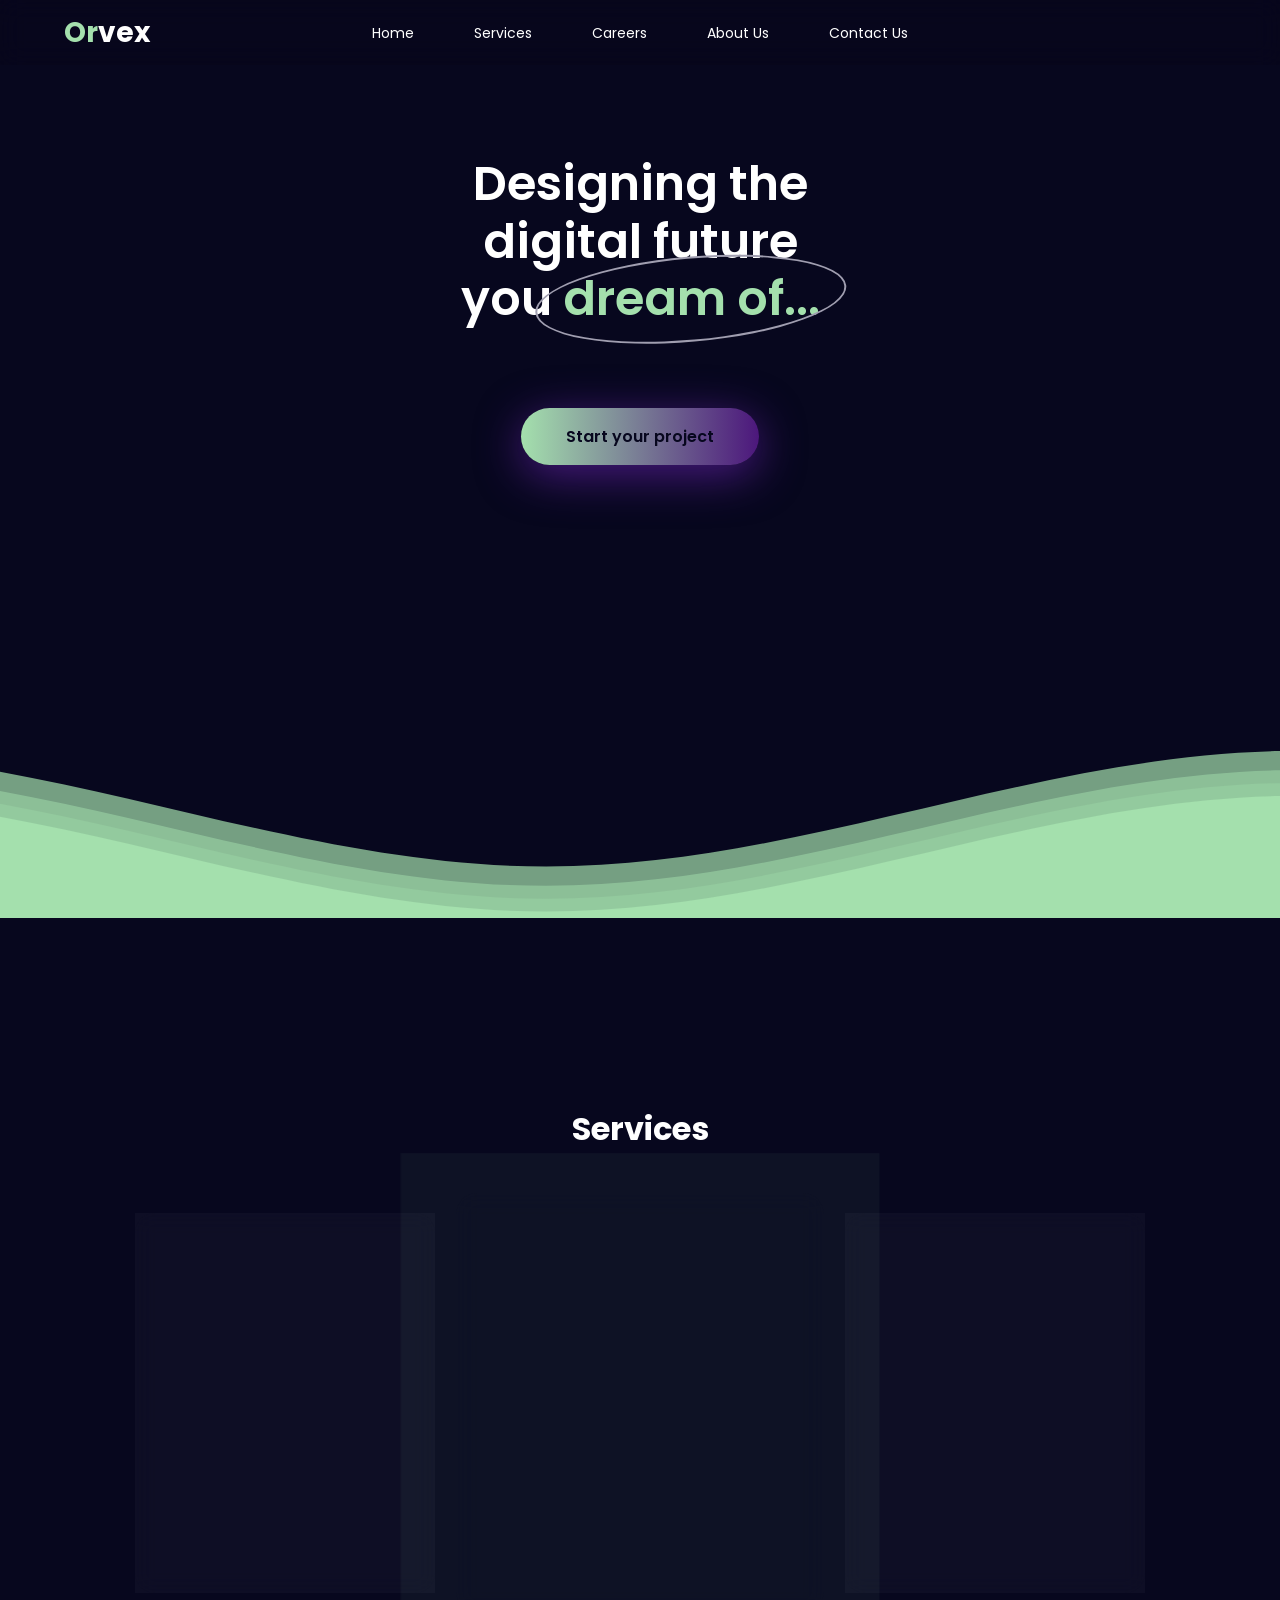
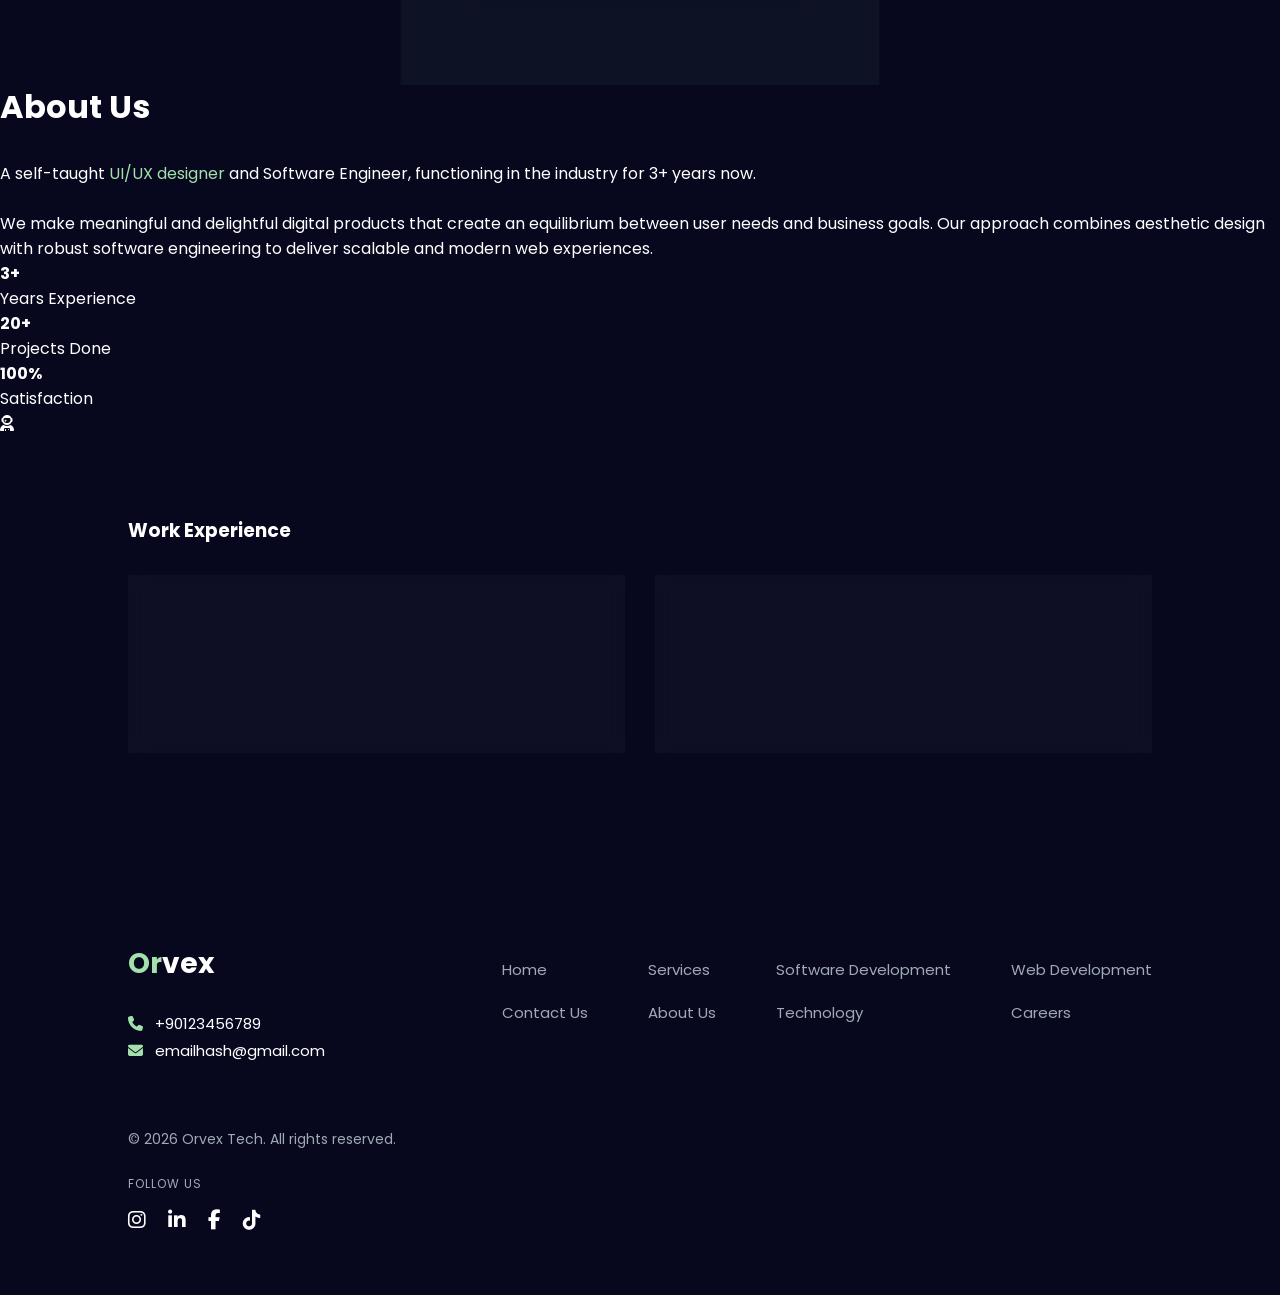
==== index.html @ 8f86469b "first commit" ====
<!DOCTYPE html>
<html lang="en">
<head>
    <meta charset="UTF-8">
    <meta name="viewport" content="width=device-width, initial-scale=1.0">
    <title>Portfolio</title>
    <link rel="stylesheet" href="style.css">
    <link rel="stylesheet" href="https://cdnjs.cloudflare.com/ajax/libs/font-awesome/6.4.0/css/all.min.css">

</head>
<body>
    <div class="bg-glow"></div>

    <nav>
      <a href="/" class="logo" aria-label="Devory Tech home">
      <span class="orange-text">Or</span>vex
      </a>

      <ul class="nav-links">
        <li><a href="#">Home</a></li>
        <li><a href="#services">Services</a></li>
        <li><a href="#">Careers</a></li>
        <li><a href="#about">About Us</a></li>
        <li><a href="#site-footer">Contact Us</a></li>
      </ul>

    </nav>

    <header class="hero">       
        <h1 class="main-heading">
            Designing the <br> 
            digital future <br> 
            you <span class="circled-text">dream of...</span>
        </h1>

        <button class="start-project">Start your project</button>

        <!-- Animated Waves for Hero Background -->
        <div class="waves-container">
            <svg class="waves" xmlns="http://www.w3.org/2000/svg" xmlns:xlink="http://www.w3.org/1999/xlink" viewBox="0 24 150 28" preserveAspectRatio="none" shape-rendering="auto">
                <defs>
                    <path id="gentle-wave" d="M-160 44c30 0 58-18 88-18s 58 18 88 18 58-18 88-18 58 18 88 18 v44h-352z" />
                </defs>
                <g class="parallax">
                    <use xlink:href="#gentle-wave" x="48" y="0" fill="rgba(164, 224, 173, 0.7)" />
                    <use xlink:href="#gentle-wave" x="48" y="3" fill="rgba(164, 224, 173, 0.5)" />
                    <use xlink:href="#gentle-wave" x="48" y="5" fill="rgba(164, 224, 173, 0.3)" />
                    <use xlink:href="#gentle-wave" x="48" y="7" fill="#A4E0AD" />
                </g>
            </svg>
        </div>
    </header>

        <!-- Services Section -->
    <section class="services-section" id="services">
        <h3 class="section-title">Services</h3>
        <div class="services-carousel">
            <!-- Left Card -->
            <div class="service-card side-card">
                <div class="service-icon">
                    <i class="fa-solid fa-laptop-code"></i>
                </div>
                <h4>تطوير مواقع الويب</h4>
                <p>Animated rotates it solution of giga corver section</p>
            </div>

            <!-- Center Card -->
            <div class="service-card center-card">
                <h4>تصميم واجهات المستخدم<br>(UI/UX)</h4>
                
                <!-- Abstract UI Grid Mockup -->
                <div class="ui-grid">
                    <div class="ui-item wide purple"></div>
                    <div class="ui-item green"></div>
                    <div class="ui-item purple"></div>
                    
                    <div class="ui-item purple tall"></div>
                    <div class="ui-item light"></div>
                    <div class="ui-item purple"></div>
                    <div class="ui-item green"></div>
                    
                    <div class="ui-item purple"></div>
                    <div class="ui-item green"></div>
                    
                    <div class="ui-item light wide tall"></div>
                    <div class="ui-item purple tall"></div>
                    <div class="ui-item purple tall"></div>
                </div>
            </div>

            <!-- Right Card -->
            <div class="service-card side-card">
                <div class="service-icon">
                    <i class="fa-solid fa-code"></i>
                </div>
                <h4>بناء أدوات برمجية</h4>
                <p>Animated can dervally scale u sonnmaili yor you</p>
            </div>
        </div>
    </section>

    <!-- About Us Section -->
    <section class="about-section" id="about">
        <div class="about-container">
            <div class="about-content">
                <h3 class="section-title" style="text-align: left; margin-bottom: 30px;">About Us</h3>
                <p class="about-bio">
                    A self-taught <span class="orange-text">UI/UX designer</span> and Software Engineer, functioning in the industry for 3+ years now.<br><br>
                    We make meaningful and delightful digital products that create an equilibrium between user needs and business goals. Our approach combines aesthetic design with robust software engineering to deliver scalable and modern web experiences.
                </p>
                
                <div class="about-stats">
                    <div class="stat-item">
                        <h4 class="stat-number">3+</h4>
                        <p>Years Experience</p>
                    </div>
                    <div class="stat-item">
                        <h4 class="stat-number">20+</h4>
                        <p>Projects Done</p>
                    </div>
                    <div class="stat-item">
                        <h4 class="stat-number">100%</h4>
                        <p>Satisfaction</p>
                    </div>
                </div>
            </div>
            
            <div class="about-visual">
                <div class="about-glass-frame">
                    <div class="about-abstract-shape primary"></div>
                    <div class="about-abstract-shape secondary"></div>
                    <div class="about-photo-placeholder">
                        <i class="fa-solid fa-user-astronaut"></i>
                    </div>
                </div>
            </div>
        </div>
    </section>

    <section class="work-experience">
        <h3>Work Experience</h3>
        <div class="cards-grid">
            <div class="glass-card">
                <div class="card-icon">🌟</div>
                <div class="card-content">
                    <h4>CIB on the Mobile</h4>
                    <p>Take your client onboard seamlessly by our amazing tool of digital onboard process.</p>
                    <button class="learn-more">LEARN MORE</button>
                </div>
            </div>
            <div class="glass-card">
                <div class="card-icon">💡</div>
                <div class="card-content">
                    <h4>CIB on the Mobile</h4>
                    <p>Take your client onboard seamlessly by our amazing tool of digital onboard process.</p>
                    <button class="learn-more">LEARN MORE</button>
                </div>
            </div>
        </div>
    </section>

    <footer class="site-footer" id="site-footer">
    <div class="footer-content">
        <div class="footer-brand">
            <a href="/" class="logo footer-logo-custom" aria-label="Orvex Tech home">
                <span class="orange-text">Or</span>vex
            </a>
            <p class="about-contact" style="color: var(--text-primary); font-size: 15px; margin-bottom: 40px; line-height: 1.8;">
                <i class="fa-solid fa-phone" style="color: var(--accent-purple); margin-right: 8px;"></i> +90123456789<br>
                <i class="fa-solid fa-envelope" style="color: var(--accent-purple); margin-right: 8px;"></i> emailhash@gmail.com
            </p>
            <p class="copyright">© 2026 Orvex Tech. All rights reserved.</p>
            
            <div class="social-section">
                <p class="social-title">FOLLOW US</p>
                <div class="social-icons">
                    <a href="#" aria-label="Instagram"><i class="fab fa-instagram"></i></a>
                    <a href="#" aria-label="LinkedIn"><i class="fab fa-linkedin-in"></i></a>
                    <a href="#" aria-label="Facebook"><i class="fab fa-facebook-f"></i></a>
                    <a href="#" aria-label="TikTok"><i class="fab fa-tiktok"></i></a>
                </div>
            </div>
        </div>

        <div class="footer-links">
            <div class="link-col">
                <a href="#">Home</a>
                <a href="#">Contact Us</a>
            </div>
            <div class="link-col">
                <a href="#">Services</a>
                <a href="#">About Us</a>
            </div>
            <div class="link-col">
                <a href="#">Software Development</a>
                <a href="#">Technology</a>
            </div>
            <div class="link-col">
                <a href="#">Web Development</a>
                <a href="#">Careers</a>
            </div>
        </div>
    </div>
</footer>

    <script src="script.js"></script>
</body>
</html>
---- style.css ----
@import url('https://fonts.googleapis.com/css2?family=Poppins:wght@300;400;600&display=swap');

:root {
    --bg-color: #07071e;
    --text-primary: #ffffff;
    --text-secondary: #a09eb0;
    --accent-purple: #A4E0AD;
    --glass-bg: rgba(255, 255, 255, 0.03);
    --glass-border: rgba(255, 255, 255, 0.08);
}

html {
    scroll-behavior: smooth;
}

* {
    margin: 0;
    padding: 0;
    box-sizing: border-box;
    font-family: 'Poppins', sans-serif;
}

body {
    background-color: var(--bg-color);
    color: var(--text-primary);
    overflow-x: hidden;
}

/* --- Effects and Background --- */
/* --- Navbar (Fixed with scroll) --- */
nav {
    display: flex;
    align-items: center;
    justify-content: center;
    width: 100%;
    padding: 20px 0;
    position: sticky;
    top: 0;
    z-index: 1000;
    background: rgba(11, 5, 26, 0.227);
    backdrop-filter: blur(12px);
}

.logo {
    position: absolute;
    left: 5%;
    font-size: 28px;
    font-weight: bold;
    text-decoration: none;
    color: var(--text-primary);
    transition: all 0.3s ease;
}

.logo:hover {
    transform: scale(1.05);
    text-shadow: 0 0 15px rgba(255, 255, 255, 0.3);
}

.orange-text {
    color: var(--accent-purple);
    transition: color 0.3s ease;
}

.nav-links {
    display: flex;
    gap: 40px;
    list-style: none;
}

.nav-links a {
    color: var(--text-primary);
    text-decoration: none;
    font-size: 14px;
    transition: all 0.3s ease;
    padding: 5px 10px;
    border-radius: 8px;
}

.nav-links a:hover {
    color: var(--accent-purple);
    text-shadow: 0 0 15px var(--accent-purple);
    background: rgba(255, 255, 255, 0.05);
}

/* --- Hero Section --- */
.hero {
    text-align: center;
    margin-top: 60px;
    height: 100vh;
    position: relative;
    overflow: hidden;
}

.main-heading {
    font-size: 48px;
    font-weight: 600;
    line-height: 1.2;
    margin: 30px 0 30px;
}

.circled-text {
    position: relative;
    color: var(--accent-purple);
    display: inline-block;
}

.circled-text::after {
    content: '';
    position: absolute;
    top: 50%; left: 50%;
    transform: translate(-50%, -50%) rotate(-5deg);
    width: 120%; height: 140%;
    border: 2px solid var(--text-secondary);
    border-radius: 50%;
    pointer-events: none;
}

.role-section{
    margin-top: 30px;
}

.role-section h2 {
    font-size: 32px;
    margin-bottom: 10px;
}

.highlight-blue { color: #1877f2; }

/* --- Start Project Button --- */
.start-project {
    background: linear-gradient(90deg, var(--accent-purple), #4c177c); 
    color: var(--bg-color);
    border: none;
    padding: 16px 45px;
    font-size: 16px;
    font-weight: 600;
    border-radius: 30px;
    cursor: pointer;
    margin-top: 50px;
    transition: all 0.4s ease;
    box-shadow: 0 10px 45px rgba(138, 43, 226, 0.5); /* Purple shadow representing the glow */
    position: relative;
    z-index: 2;
}

.start-project:hover {
    transform: translateY(-5px);
    box-shadow: 0 15px 50px rgba(138, 43, 226, 0.7);
    color: #fff;
}

.start-project:active {
    transform: translateY(2px);
}

/* --- Work Experience --- */
.work-experience {
    padding: 80px 10%;
}

.work-experience h3 { margin-bottom: 30px; }

.cards-grid {
    display: grid;
    grid-template-columns: repeat(auto-fit, minmax(280px, 1fr));
    gap: 30px;
}

.glass-card {
    background: var(--glass-bg);
    border: 1px solid var(--glass-border);
    backdrop-filter: blur(10px);
    border-radius: 16px;
    padding: 30px;
    display: flex;
    gap: 20px;
    align-items: center;
    transition: transform 0.3s ease, background 0.3s ease;
    cursor: pointer;
}

.glass-card:hover {
    transform: translateY(-5px);
    background: rgba(138, 43, 226, 0.08);
    border-color: rgba(138, 43, 226, 0.3);
}

.card-icon { font-size: 40px; }
.card-content h4 { font-size: 18px; margin-bottom: 8px; }
.card-content p {
    font-size: 12px;
    color: var(--text-secondary);
    margin-bottom: 15px;
    line-height: 1.5;
}

.learn-more {
    background: transparent;
    border: 1px solid var(--glass-border);
    color: var(--text-primary);
    padding: 6px 15px;
    border-radius: 20px;
    font-size: 10px;
    cursor: pointer;
    transition: 0.3s;
}

.learn-more:hover {
    background: var(--text-primary);
    color: var(--bg-color);
}

/* --- Services Section --- */
.services-section {
    padding: 80px 10%;
    text-align: center;
    position: relative;
    z-index: 5;
}

.section-title {
    font-size: 32px;
    margin-bottom: 50px;
    text-align: center;
    width: 100%;
}

.services-carousel {
    display: flex;
    justify-content: center;
    align-items: center;
    gap: 30px;
    margin-top: 20px;
    flex-wrap: wrap;
}

.service-card {
    background: var(--glass-bg);
    border: 1px solid var(--glass-border);
    backdrop-filter: blur(10px);
    border-radius: 20px;
    padding: 40px 20px;
    display: flex;
    flex-direction: column;
    align-items: center;
    text-align: center;
    transition: transform 0.4s ease, box-shadow 0.4s ease;
    cursor: pointer;
}

.side-card {
    width: 300px;
    height: 380px;
    justify-content: center;
}

.center-card {
    width: 350px;
    height: 400px;
    transform: scale(1.05); /* Prominent center card */
    background: rgba(164, 224, 173, 0.05); /* Slight tint */
    border-color: rgba(164, 224, 173, 0.3);
    box-shadow: 0 15px 35px rgba(164, 224, 173, 0.15);
    position: relative;
    z-index: 2;
}

.service-card:hover {
    transform: translateY(-10px);
    box-shadow: 0 15px 35px rgba(138, 43, 226, 0.2);
}

.center-card:hover {
    transform: scale(1.05) translateY(-10px);
    box-shadow: 0 20px 45px rgba(164, 224, 173, 0.25);
}

.service-icon {
    font-size: 45px;
    color: var(--accent-purple);
    margin-bottom: 25px;
    background: rgba(164, 224, 173, 0.1);
    width: 90px;
    height: 90px;
    display: flex;
    align-items: center;
    justify-content: center;
    border-radius: 20px;
}

.service-card h4 {
    font-size: 20px;
    margin-bottom: 15px;
    color: #fff;
    direction: rtl; /* For Arabic text */
}

.service-card p {
    font-size: 13px;
    color: var(--text-secondary);
    line-height: 1.6;
}

/* Abstract UI Mockup Grid */
.ui-grid {
    display: grid;
    grid-template-columns: repeat(4, 1fr);
    grid-auto-rows: 40px;
    gap: 8px;
    width: 90%;
    margin-top: 25px;
}

.ui-item {
    border-radius: 6px;
    background: rgba(255, 255, 255, 0.05);
}
.ui-item.tall { grid-row: span 2; }
.ui-item.wide { grid-column: span 2; }
.ui-item.green { background: rgba(164, 224, 173, 0.8); }
.ui-item.purple { background: rgba(138, 43, 226, 0.6); }
.ui-item.light { background: rgba(255, 255, 255, 0.2); }

/* Center Card Tooltip */
.service-tooltip {
    position: absolute;
    bottom: -15px;
    background: #111;
    color: #eee;
    padding: 8px 18px;
    border-radius: 8px;
    font-size: 12px;
    box-shadow: 0 5px 15px rgba(0,0,0,0.5);
    direction: rtl;
    border: 1px solid rgba(255,255,255,0.1);
}

.service-tooltip::after {
    content: '';
    position: absolute;
    top: -6px;
    left: 50%;
    transform: translateX(-50%);
    border-width: 6px;
    border-style: solid;
    border-color: transparent transparent #111 transparent;
}

/* Mobile Responsiveness for Services */
@media (max-width: 1100px) {
    .services-carousel {
        flex-direction: column;
    }
    .center-card {
        transform: scale(1);
    }
    .center-card:hover {
        transform: translateY(-10px);
    }
}

/* --- Footer --- */
.site-footer {
    background-color: transparent;
    font-family: 'Segoe UI', Tahoma, Geneva, Verdana, sans-serif;
    margin-top: 50px;
    position: relative;
}

.footer-content {
    display: flex;
    justify-content: space-between;
    align-items: flex-start;
    flex-wrap: wrap;
    gap: 50px;
    padding: 60px 10%; 
    position: relative;
    z-index: 2; /* To sit on top of waves if they overlap */
}

/* --- Animated Sea Waves --- */
.waves-container {
    position: absolute;
    bottom: 100px;
    left: 0;
    width: 100%;
    z-index: 1;
}

.waves {
    position: relative;
    width: 100%;
    height: 20vh; /* Taller to match the rolling hills in the image */
    /* margin-bottom: -7px; Fix for Safari gap */
    min-height: 150px;
    max-height: 250px; /* Cap so it doesn't take over the header */
}

.parallax > use {
    animation: move-forever 25s cubic-bezier(.55,.5,.45,.5) infinite;
}

.parallax > use:nth-child(1) {
    animation-delay: -2s;
    animation-duration: 7s;
}

.parallax > use:nth-child(2) {
    animation-delay: -3s;
    animation-duration: 10s;
}

.parallax > use:nth-child(3) {
    animation-delay: -4s;
    animation-duration: 13s;
}

.parallax > use:nth-child(4) {
    animation-delay: -5s;
    animation-duration: 20s;
}

@keyframes move-forever {
    0% { transform: translate3d(-90px,0,0); }
    100% { transform: translate3d(85px,0,0); }
}


.footer-brand {
    display: flex;
    flex-direction: column;
    gap: 25px;
}

.footer-logo-custom {
    position: static; /* نلغي الـ absolute هنا عشان الفوتر */
    font-size: 28px;
    font-weight: bold;
    text-decoration: none;
    color: #ffffff;
}

.copyright {
    color: #a0aab5;
    font-size: 14px;
    margin: 0;
}

.social-title {
    color: #a0aab5;
    font-size: 12px;
    letter-spacing: 1px;
    margin-bottom: 12px;
    text-transform: uppercase;
}

.social-icons a {
    color: #ffffff;
    font-size: 20px;
    margin-right: 18px;
    text-decoration: none;
    transition: color 0.3s ease;
}

.social-icons a:hover { color: var(--accent-purple); }

.footer-links {
    display: grid;
    grid-template-columns: repeat(4, auto);
    gap: 60px;
    margin-top: 15px;
}

.link-col {
    display: flex;
    flex-direction: column;
    gap: 20px;
}

.link-col a {
    color: #a0aab5;
    text-decoration: none;
    font-size: 15px;
    transition: color 0.3s ease;
    white-space: nowrap;
}

.link-col a:hover { color: #ffffff; }

/* --- Responsive --- */
@media (max-width: 992px) {
    .footer-links {
        grid-template-columns: repeat(3, 1fr);
        gap: 40px;
    }
}

@media (max-width: 768px) {
    nav {
        flex-direction: column;
        gap: 10px;
        padding: 15px 0;
    }
    .nav-links {
        flex-wrap: wrap;
        justify-content: center;
        gap: 10px;
    }
    .hero {
        height: auto;
        min-height: calc(100vh - 120px);
        padding-bottom: 180px; 
    }
    .main-heading {
        font-size: 34px;
        margin: 20px 0;
    }
    .logo {
        position: static;
        margin-bottom: 5px;
    }
    .footer-content { flex-direction: column; }
    .footer-links {
        grid-template-columns: repeat(2, 1fr);
        width: 100%;
        margin-top: 20px;
    }
}
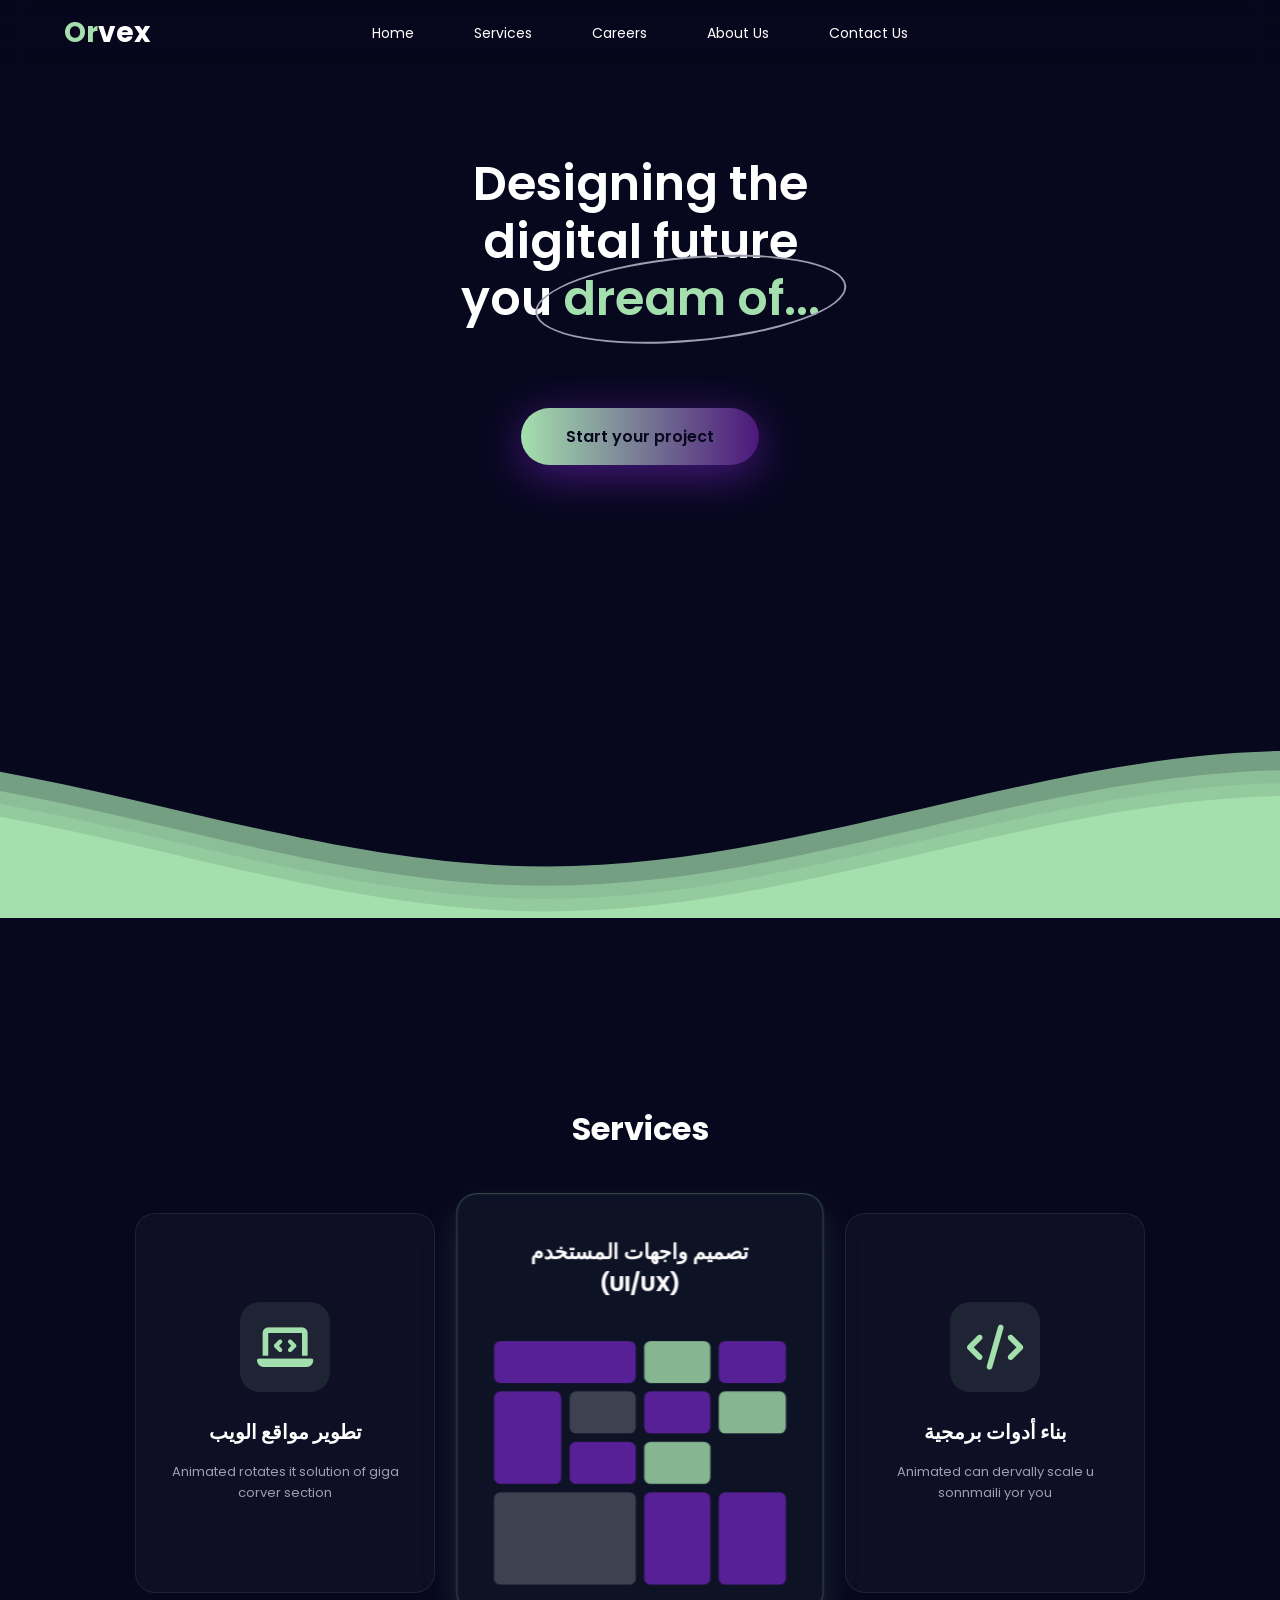
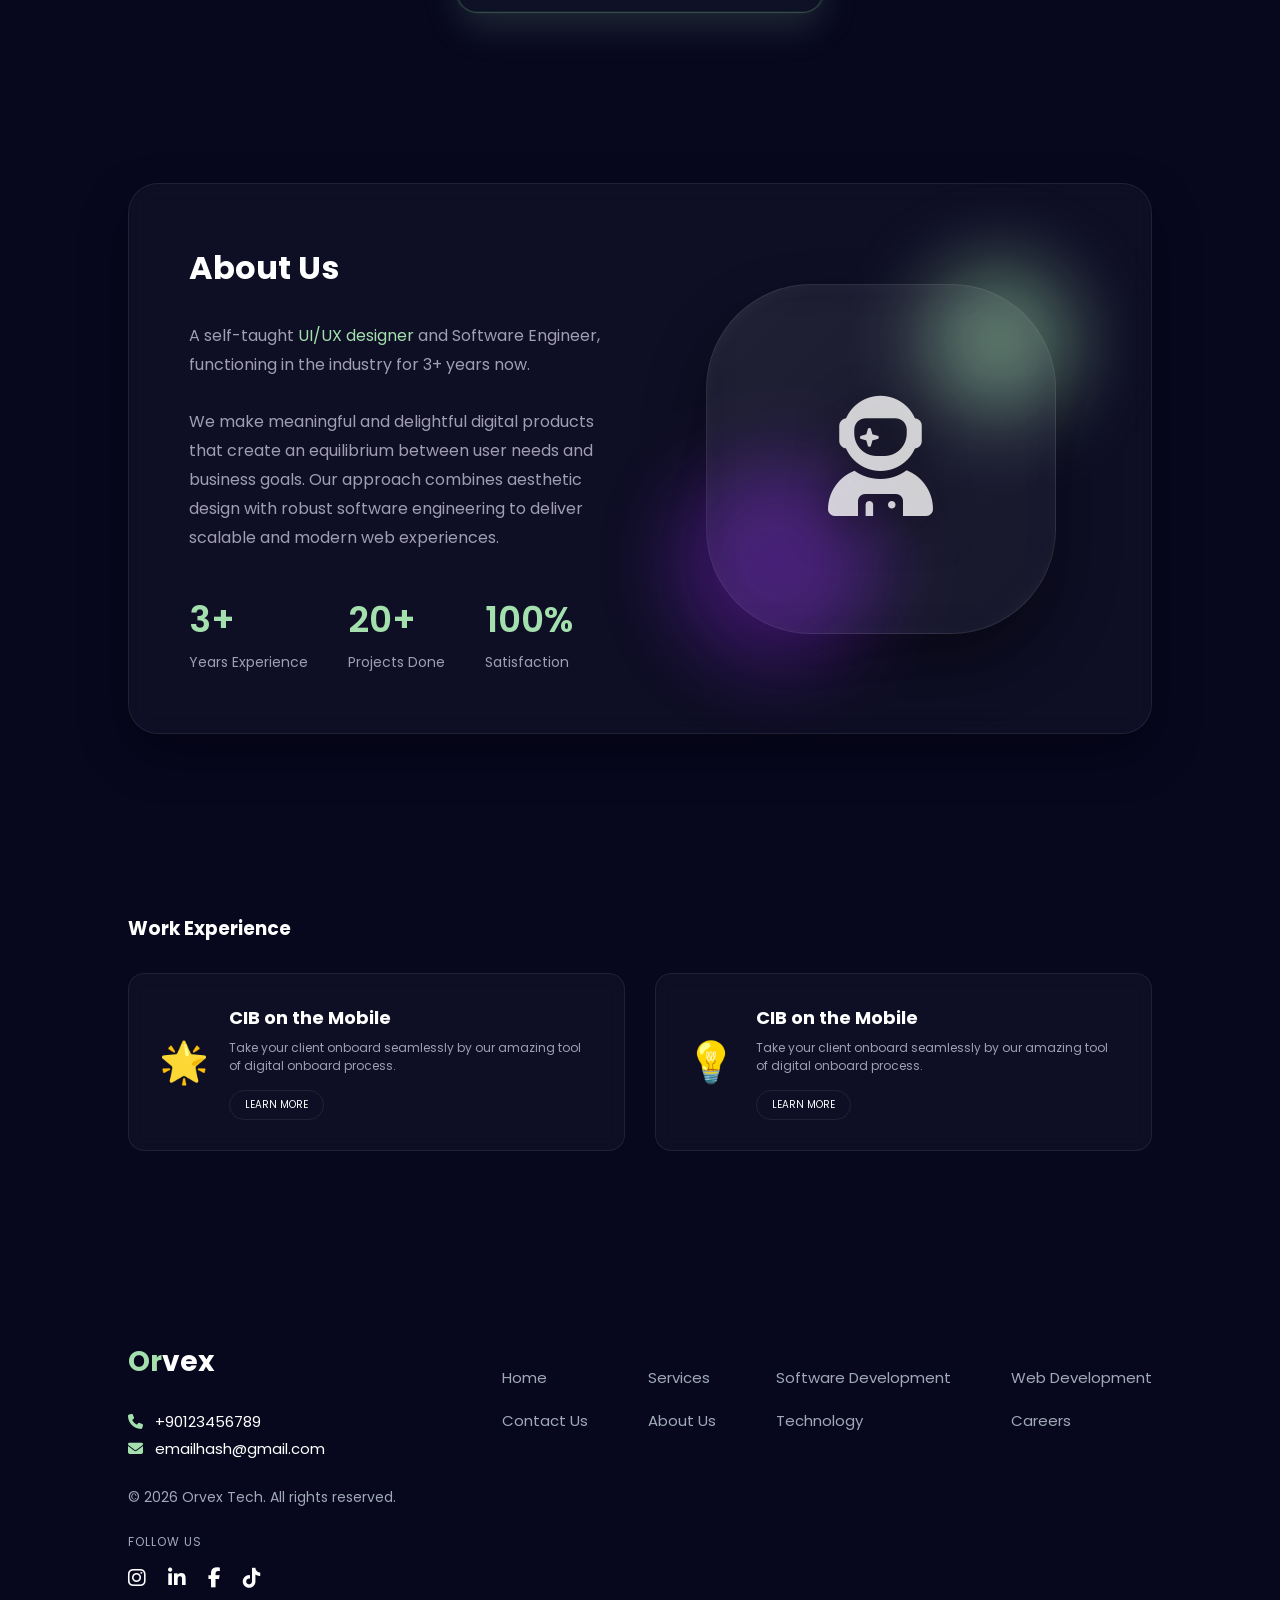
==== commit 72319365: "sec commit" ====
--- a/index.html
+++ b/index.html
@@ -165,7 +165,7 @@
             <a href="/" class="logo footer-logo-custom" aria-label="Orvex Tech home">
                 <span class="orange-text">Or</span>vex
             </a>
-            <p class="about-contact" style="color: var(--text-primary); font-size: 15px; margin-bottom: 40px; line-height: 1.8;">
+            <p class="about-contact" style="color: var(--text-primary); font-size: 15px; line-height: 1.8;">
                 <i class="fa-solid fa-phone" style="color: var(--accent-purple); margin-right: 8px;"></i> +90123456789<br>
                 <i class="fa-solid fa-envelope" style="color: var(--accent-purple); margin-right: 8px;"></i> emailhash@gmail.com
             </p>
--- a/style.css
+++ b/style.css
@@ -359,6 +359,136 @@
     }
 }
 
+/* --- About Us Section --- */
+.about-section {
+    padding: 100px 10%;
+    position: relative;
+    z-index: 5;
+}
+
+.about-container {
+    display: flex;
+    justify-content: space-between;
+    align-items: center;
+    gap: 60px;
+    background: var(--glass-bg);
+    border: 1px solid var(--glass-border);
+    backdrop-filter: blur(12px);
+    border-radius: 30px;
+    padding: 60px;
+    box-shadow: 0 20px 50px rgba(0, 0, 0, 0.3);
+}
+
+.about-content {
+    flex: 1;
+}
+
+.about-bio {
+    font-size: 16px;
+    color: var(--text-secondary);
+    line-height: 1.8;
+    margin-bottom: 40px;
+}
+
+.about-stats {
+    display: flex;
+    gap: 40px;
+}
+
+.stat-item {
+    display: flex;
+    flex-direction: column;
+    gap: 5px;
+}
+
+.stat-number {
+    font-size: 36px;
+    font-weight: 600;
+    color: var(--accent-purple);
+}
+
+.stat-item p {
+    font-size: 14px;
+    color: var(--text-secondary);
+}
+
+.about-visual {
+    flex: 1;
+    display: flex;
+    justify-content: center;
+    align-items: center;
+    position: relative;
+}
+
+.about-glass-frame {
+    width: 350px;
+    height: 350px;
+    background: linear-gradient(135deg, rgba(255, 255, 255, 0.05) 0%, rgba(255, 255, 255, 0.01) 100%);
+    border: 1px solid rgba(255, 255, 255, 0.1);
+    border-radius: 30%; /* Squircle shape */
+    backdrop-filter: blur(20px);
+    position: relative;
+    display: flex;
+    justify-content: center;
+    align-items: center;
+    box-shadow: 0 30px 60px rgba(0, 0, 0, 0.4), inset 0 0 20px rgba(255,255,255,0.05);
+    animation: float 6s ease-in-out infinite;
+}
+
+.about-abstract-shape {
+    position: absolute;
+    border-radius: 50%;
+    filter: blur(40px);
+    z-index: -1;
+}
+
+.about-abstract-shape.primary {
+    top: -20px;
+    right: -20px;
+    width: 150px;
+    height: 150px;
+    background: var(--accent-purple);
+    opacity: 0.5;
+}
+
+.about-abstract-shape.secondary {
+    bottom: -30px;
+    left: -30px;
+    width: 200px;
+    height: 200px;
+    background: #8a2be2;
+    opacity: 0.4;
+}
+
+.about-photo-placeholder {
+    font-size: 120px;
+    color: rgba(255, 255, 255, 0.8);
+    filter: drop-shadow(0 10px 20px rgba(0,0,0,0.5));
+}
+
+@keyframes float {
+    0% { transform: translateY(0px) rotate(0deg); }
+    50% { transform: translateY(-20px) rotate(2deg); }
+    100% { transform: translateY(0px) rotate(0deg); }
+}
+
+@media (max-width: 992px) {
+    .about-container {
+        flex-direction: column;
+        padding: 40px;
+    }
+    .about-stats {
+        flex-wrap: wrap;
+        justify-content: center;
+    }
+    .about-content h3 {
+        text-align: center !important;
+    }
+    .about-bio {
+        text-align: center;
+    }
+}
+
 /* --- Footer --- */
 .site-footer {
     background-color: transparent;
@@ -433,7 +563,7 @@
 }
 
 .footer-logo-custom {
-    position: static; /* نلغي الـ absolute هنا عشان الفوتر */
+    position: static;
     font-size: 28px;
     font-weight: bold;
     text-decoration: none;
@@ -468,7 +598,7 @@
     display: grid;
     grid-template-columns: repeat(4, auto);
     gap: 60px;
-    margin-top: 15px;
+    margin-top: 25px;
 }
 
 .link-col {
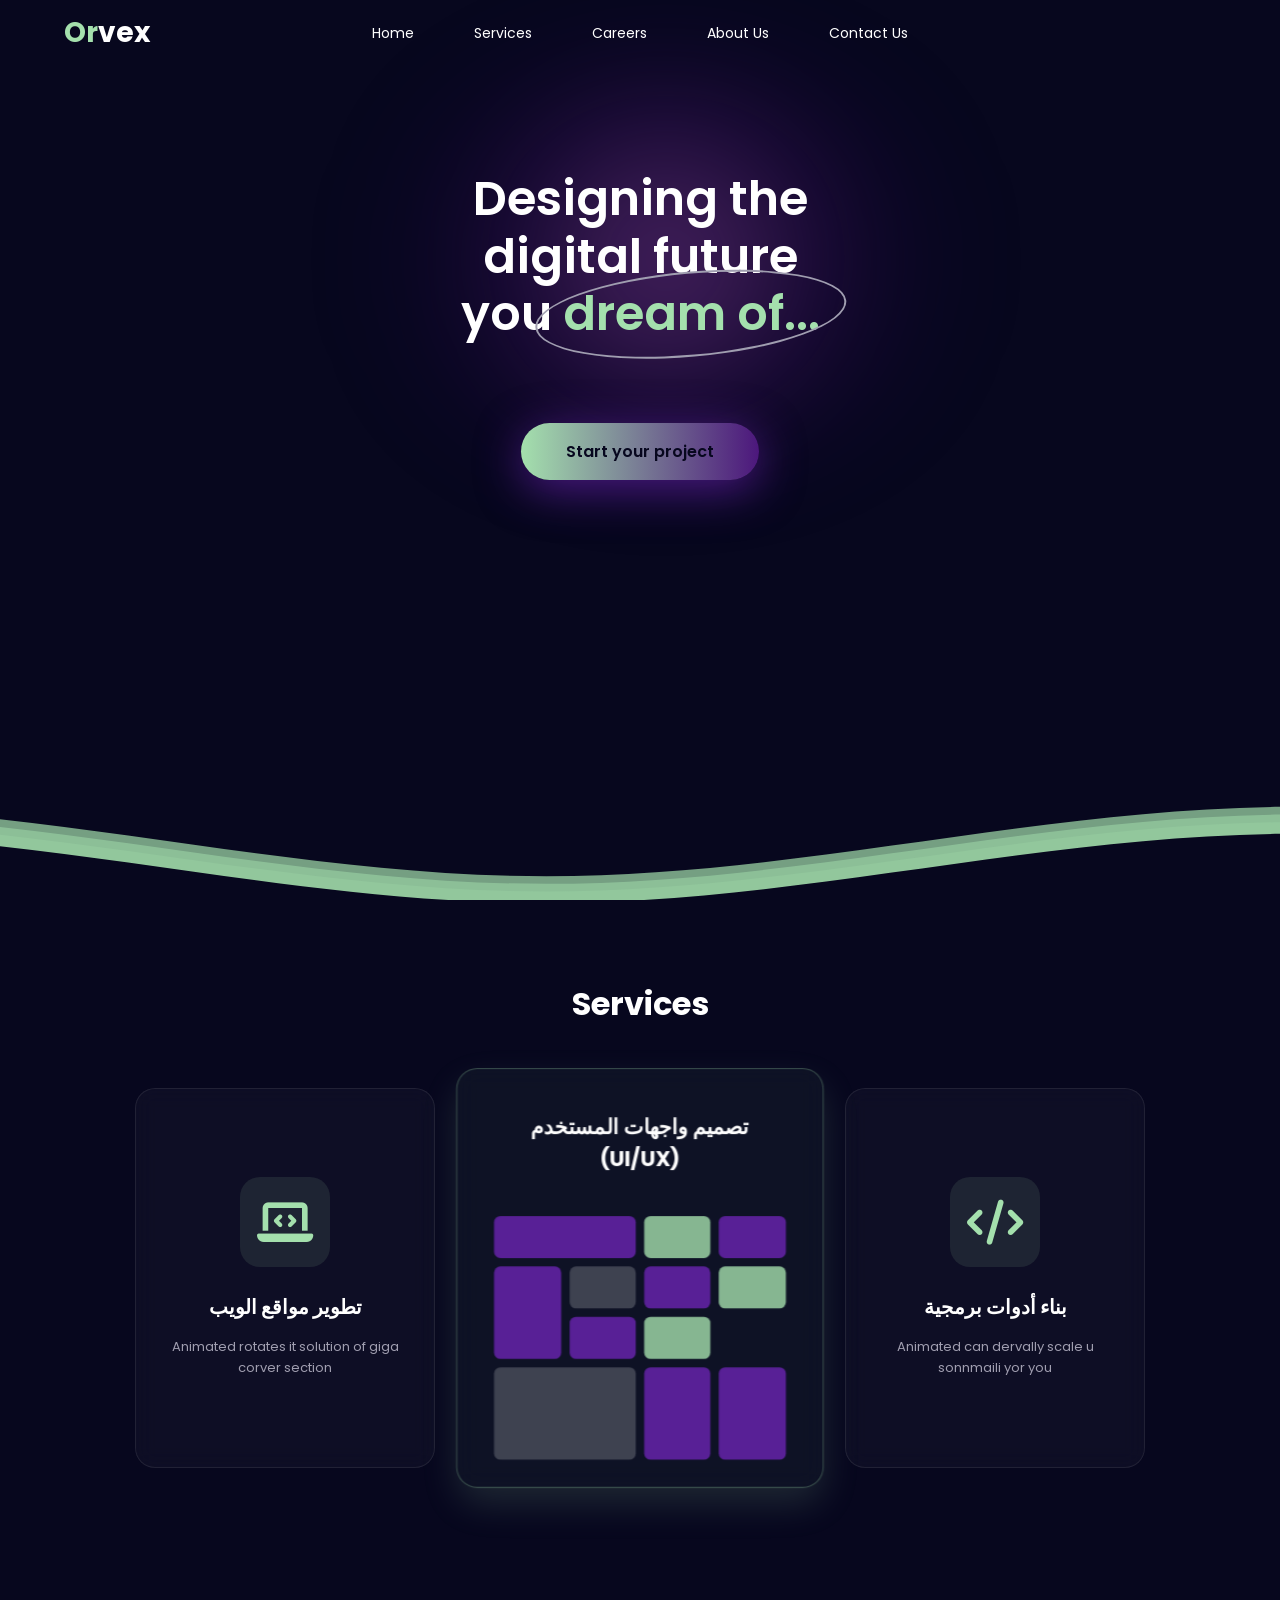
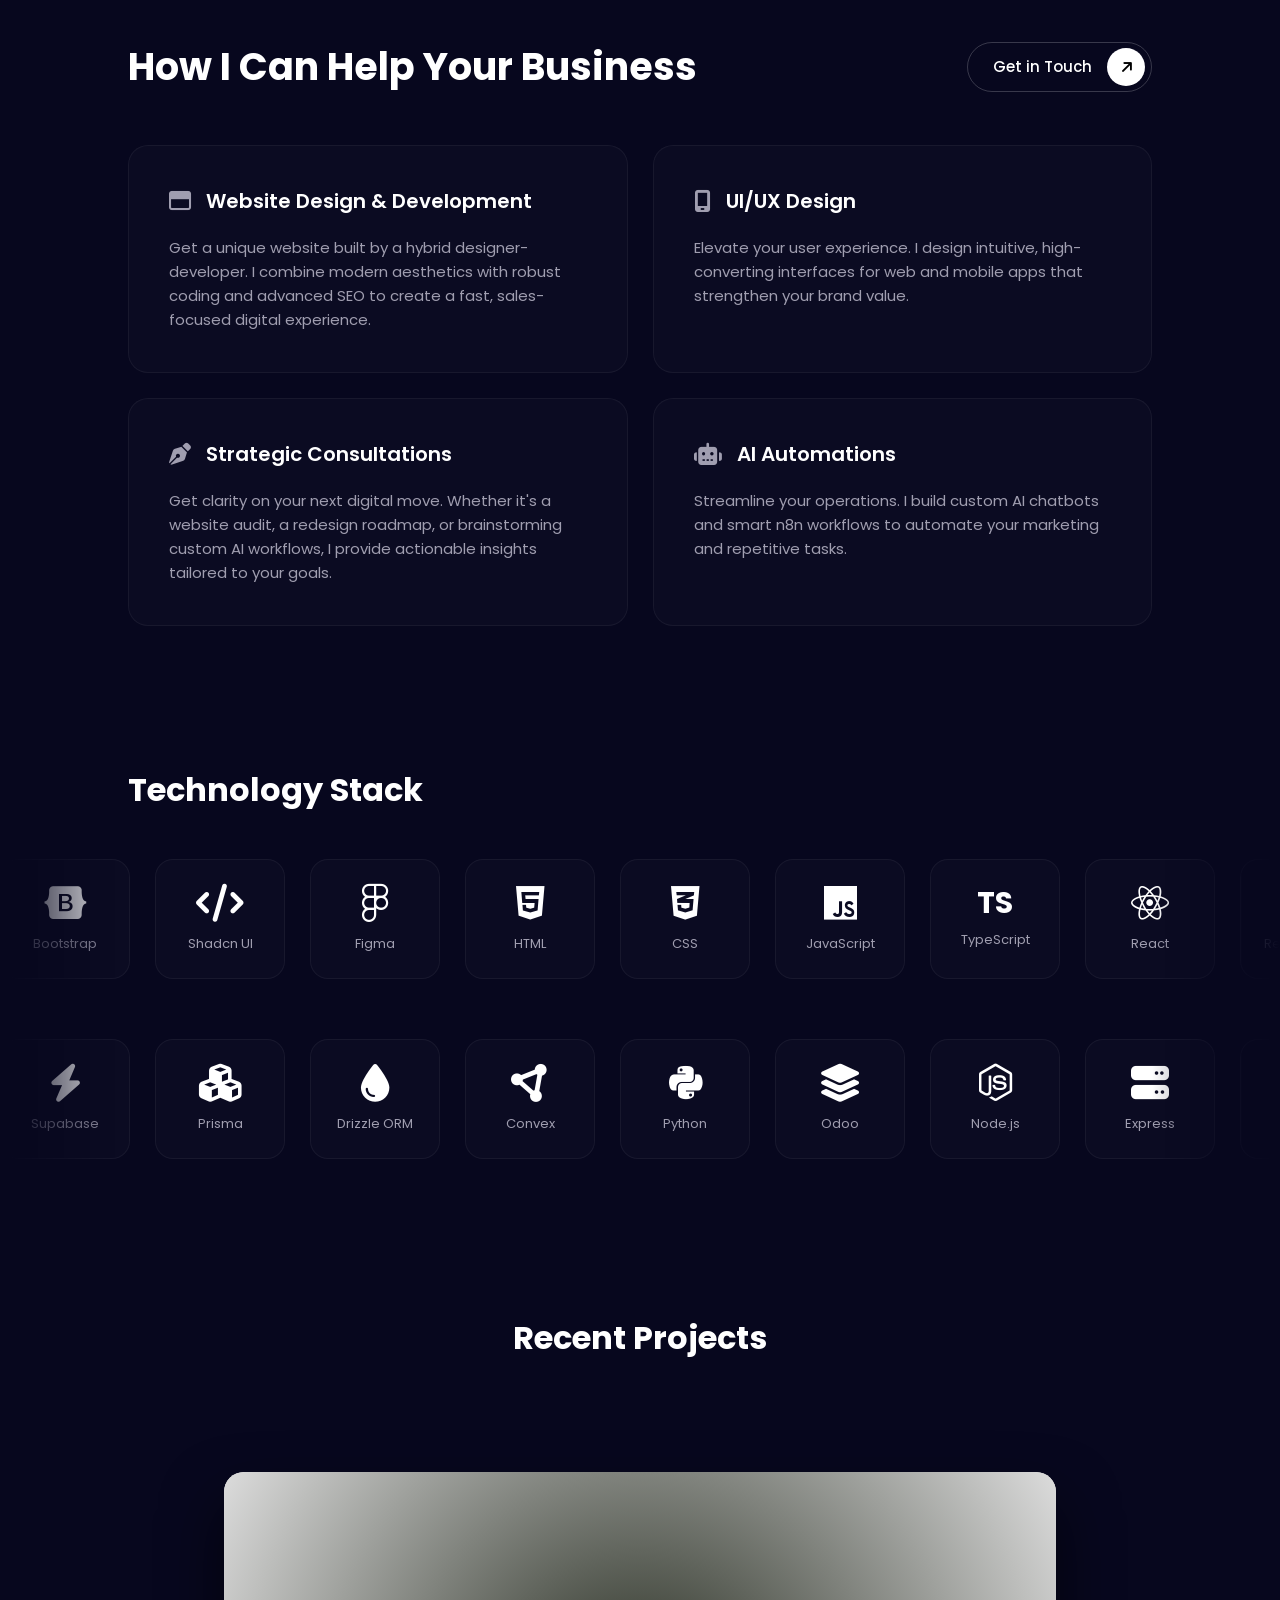
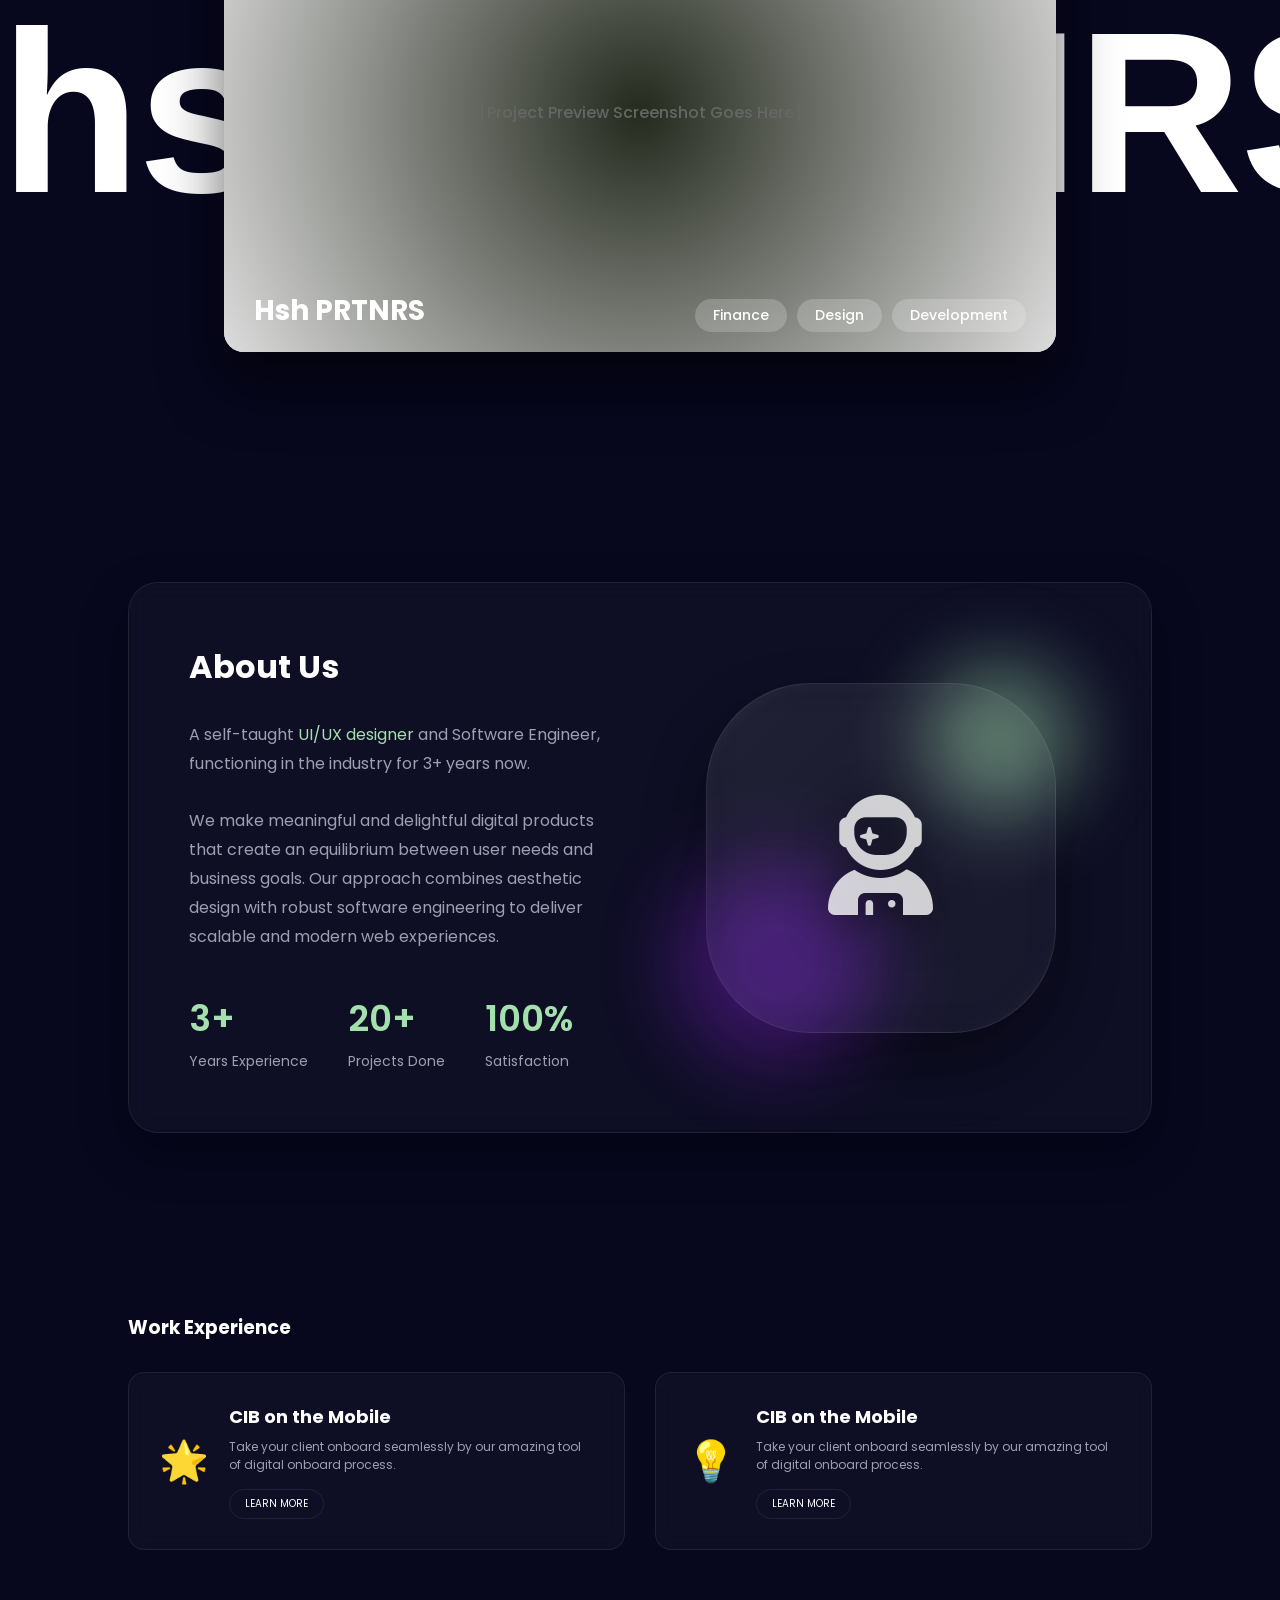
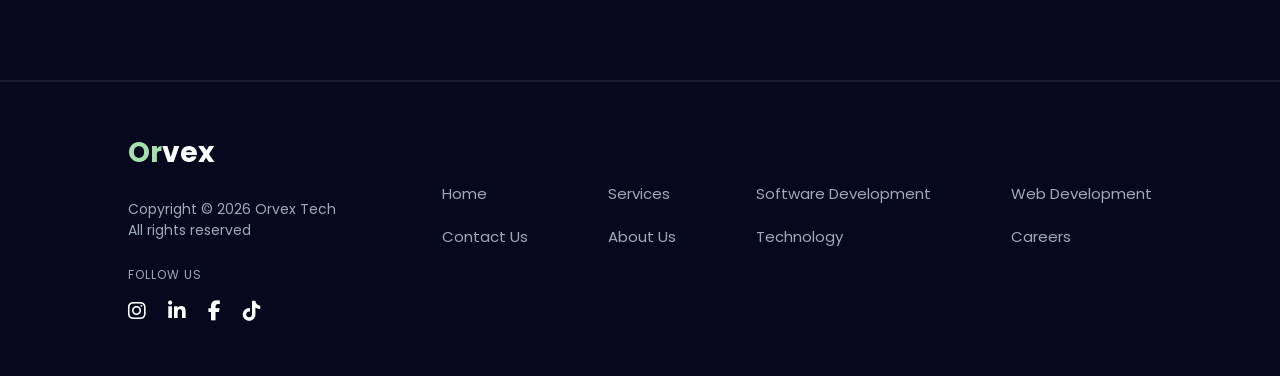
==== commit 360f4689: "sec commit" ====
--- a/index.html
+++ b/index.html
@@ -12,16 +12,16 @@
     <div class="bg-glow"></div>
 
     <nav>
-      <a href="/" class="logo" aria-label="Devory Tech home">
+      <a href="index.html" class="logo" aria-label="Devory Tech home">
       <span class="orange-text">Or</span>vex
       </a>
 
       <ul class="nav-links">
-        <li><a href="#">Home</a></li>
+        <li><a href="index.html">Home</a></li>
         <li><a href="#services">Services</a></li>
         <li><a href="#">Careers</a></li>
         <li><a href="#about">About Us</a></li>
-        <li><a href="#site-footer">Contact Us</a></li>
+        <li><a href="contact.html">Contact Us</a></li>
       </ul>
 
     </nav>
@@ -35,17 +35,18 @@
 
         <button class="start-project">Start your project</button>
 
-        <!-- Animated Waves for Hero Background -->
+        <!-- Dynamic Sea Waves -->
         <div class="waves-container">
-            <svg class="waves" xmlns="http://www.w3.org/2000/svg" xmlns:xlink="http://www.w3.org/1999/xlink" viewBox="0 24 150 28" preserveAspectRatio="none" shape-rendering="auto">
+            <svg class="waves" xmlns="http://www.w3.org/2000/svg" xmlns:xlink="http://www.w3.org/1999/xlink"
+            viewBox="0 24 150 28" preserveAspectRatio="none" shape-rendering="auto">
                 <defs>
                     <path id="gentle-wave" d="M-160 44c30 0 58-18 88-18s 58 18 88 18 58-18 88-18 58 18 88 18 v44h-352z" />
                 </defs>
                 <g class="parallax">
                     <use xlink:href="#gentle-wave" x="48" y="0" fill="rgba(164, 224, 173, 0.7)" />
-                    <use xlink:href="#gentle-wave" x="48" y="3" fill="rgba(164, 224, 173, 0.5)" />
-                    <use xlink:href="#gentle-wave" x="48" y="5" fill="rgba(164, 224, 173, 0.3)" />
-                    <use xlink:href="#gentle-wave" x="48" y="7" fill="#A4E0AD" />
+                    <use xlink:href="#gentle-wave" x="48" y="2" fill="rgba(164, 224, 173, 0.5)" />
+                    <use xlink:href="#gentle-wave" x="48" y="4" fill="rgba(164, 224, 173, 0.25)" />
+                    <use xlink:href="#gentle-wave" x="48" y="7" fill="var(--bg-color)" />
                 </g>
             </svg>
         </div>
@@ -99,6 +100,151 @@
         </div>
     </section>
 
+    <!-- Help Business Section -->
+    <section class="help-section">
+        <div class="help-container">
+            <div class="help-header">
+                <h3 class="section-title" style="text-align: left; margin: 0; font-size: 38px; width: auto;">How I Can Help Your Business</h3>
+                <a href="#site-footer" class="get-in-touch-btn">Get in Touch <span class="icon-circle"><i class="fa-solid fa-arrow-up" style="transform: rotate(45deg);"></i></span></a>
+            </div>
+            
+            <div class="help-grid">
+                <div class="help-card">
+                    <div class="help-card-header">
+                        <i class="fa-regular fa-window-maximize"></i>
+                        <h4>Website Design & Development</h4>
+                    </div>
+                    <p>Get a unique website built by a hybrid designer-developer. I combine modern aesthetics with robust coding and advanced SEO to create a fast, sales-focused digital experience.</p>
+                </div>
+                
+                <div class="help-card">
+                    <div class="help-card-header">
+                        <i class="fa-solid fa-mobile-screen"></i>
+                        <h4>UI/UX Design</h4>
+                    </div>
+                    <p>Elevate your user experience. I design intuitive, high-converting interfaces for web and mobile apps that strengthen your brand value.</p>
+                </div>
+                
+                <div class="help-card">
+                    <div class="help-card-header">
+                        <i class="fa-solid fa-pen-nib"></i>
+                        <h4>Strategic Consultations</h4>
+                    </div>
+                    <p>Get clarity on your next digital move. Whether it's a website audit, a redesign roadmap, or brainstorming custom AI workflows, I provide actionable insights tailored to your goals.</p>
+                </div>
+                
+                <div class="help-card">
+                    <div class="help-card-header">
+                        <i class="fa-solid fa-robot"></i>
+                        <h4>AI Automations</h4>
+                    </div>
+                    <p>Streamline your operations. I build custom AI chatbots and smart n8n workflows to automate your marketing and repetitive tasks.</p>
+                </div>
+            </div>
+        </div>
+    </section>
+
+    <!-- Technology Stack Section -->
+    <section class="tech-stack-section">
+        <h3 class="section-title" style="text-align: left; padding-left: 10%; margin-bottom: 30px;">Technology Stack</h3>
+        
+        <div class="marquee-container">
+            <div class="marquee-content">
+                <!-- Group 1 -->
+                <div class="marquee-group">
+                    <div class="tech-box"><i class="fa-brands fa-bootstrap"></i><span>Bootstrap</span></div>
+                    <div class="tech-box"><i class="fa-solid fa-code"></i><span>Shadcn UI</span></div>
+                    <div class="tech-box"><i class="fa-brands fa-figma"></i><span>Figma</span></div>
+                    <div class="tech-box"><i class="fa-brands fa-html5"></i><span>HTML</span></div>
+                    <div class="tech-box"><i class="fa-brands fa-css3-alt"></i><span>CSS</span></div>
+                    <div class="tech-box"><i class="fa-brands fa-js"></i><span>JavaScript</span></div>
+                    <div class="tech-box"><div class="icon-text">TS</div><span>TypeScript</span></div>
+                    <div class="tech-box"><i class="fa-brands fa-react"></i><span>React</span></div>
+                    <div class="tech-box"><i class="fa-solid fa-mobile-screen"></i><span>React Native</span></div>
+                    <div class="tech-box"><i class="fa-solid fa-angle-up"></i><span>Expo</span></div>
+                </div>
+                <!-- Group 2 (Clone for seamless loop) -->
+                <div class="marquee-group" aria-hidden="true">
+                    <div class="tech-box"><i class="fa-brands fa-bootstrap"></i><span>Bootstrap</span></div>
+                    <div class="tech-box"><i class="fa-solid fa-code"></i><span>Shadcn UI</span></div>
+                    <div class="tech-box"><i class="fa-brands fa-figma"></i><span>Figma</span></div>
+                    <div class="tech-box"><i class="fa-brands fa-html5"></i><span>HTML</span></div>
+                    <div class="tech-box"><i class="fa-brands fa-css3-alt"></i><span>CSS</span></div>
+                    <div class="tech-box"><i class="fa-brands fa-js"></i><span>JavaScript</span></div>
+                    <div class="tech-box"><div class="icon-text">TS</div><span>TypeScript</span></div>
+                    <div class="tech-box"><i class="fa-brands fa-react"></i><span>React</span></div>
+                    <div class="tech-box"><i class="fa-solid fa-mobile-screen"></i><span>React Native</span></div>
+                    <div class="tech-box"><i class="fa-solid fa-angle-up"></i><span>Expo</span></div>
+                </div>
+            </div>
+        </div>
+
+        <div class="marquee-container" style="margin-top: 30px;">
+            <div class="marquee-content fast">
+                <!-- Group 1 -->
+                <div class="marquee-group">
+                    <div class="tech-box"><i class="fa-solid fa-bolt"></i><span>Supabase</span></div>
+                    <div class="tech-box"><i class="fa-solid fa-cubes"></i><span>Prisma</span></div>
+                    <div class="tech-box"><i class="fa-solid fa-droplet"></i><span>Drizzle ORM</span></div>
+                    <div class="tech-box"><i class="fa-solid fa-circle-nodes"></i><span>Convex</span></div>
+                    <div class="tech-box"><i class="fa-brands fa-python"></i><span>Python</span></div>
+                    <div class="tech-box"><i class="fa-solid fa-layer-group"></i><span>Odoo</span></div>
+                    <div class="tech-box"><i class="fa-brands fa-node-js"></i><span>Node.js</span></div>
+                    <div class="tech-box"><i class="fa-solid fa-server"></i><span>Express</span></div>
+                    <div class="tech-box"><div class="icon-text">N</div><span>NextJS</span></div>
+                    <div class="tech-box"><i class="fa-solid fa-database"></i><span>PostgreSQL</span></div>
+                </div>
+                <!-- Group 2 (Clone for seamless loop) -->
+                <div class="marquee-group" aria-hidden="true">
+                    <div class="tech-box"><i class="fa-solid fa-bolt"></i><span>Supabase</span></div>
+                    <div class="tech-box"><i class="fa-solid fa-cubes"></i><span>Prisma</span></div>
+                    <div class="tech-box"><i class="fa-solid fa-droplet"></i><span>Drizzle ORM</span></div>
+                    <div class="tech-box"><i class="fa-solid fa-circle-nodes"></i><span>Convex</span></div>
+                    <div class="tech-box"><i class="fa-brands fa-python"></i><span>Python</span></div>
+                    <div class="tech-box"><i class="fa-solid fa-layer-group"></i><span>Odoo</span></div>
+                    <div class="tech-box"><i class="fa-brands fa-node-js"></i><span>Node.js</span></div>
+                    <div class="tech-box"><i class="fa-solid fa-server"></i><span>Express</span></div>
+                    <div class="tech-box"><div class="icon-text">N</div><span>NextJS</span></div>
+                    <div class="tech-box"><i class="fa-solid fa-database"></i><span>PostgreSQL</span></div>
+                </div>
+            </div>
+        </div>
+    </section>
+
+    <!-- Recent Projects Section -->
+    <section class="recent-projects-section" id="projects">
+        <h3 class="section-title">Recent Projects</h3>
+        
+        <div class="project-showcase">
+            <!-- Background Moving Text -->
+            <div class="moving-bg-text-container">
+                <div class="moving-bg-text">
+                    <span>hsh PRTNRS&nbsp;&nbsp;&nbsp;&nbsp;</span>
+                    <span>hsh PRTNRS&nbsp;&nbsp;&nbsp;&nbsp;</span>
+                    <span>hsh PRTNRS&nbsp;&nbsp;&nbsp;&nbsp;</span>
+                    <span>hsh PRTNRS&nbsp;&nbsp;&nbsp;&nbsp;</span>
+                </div>
+            </div>
+            
+            <!-- Foreground Project Card -->
+            <div class="project-glass-card">
+                <!-- Inner Image Placeholder -->
+                <div class="project-image-placeholder">
+                    <p style="color: #666; font-size: 16px; font-weight: 500;">[Project Preview Screenshot Goes Here]</p>
+                </div>
+                
+                <div class="project-overlay-info">
+                    <div class="project-brand">hsh PRTNRS</div>
+                    <div class="project-tags">
+                        <span class="tag">Finance</span>
+                        <span class="tag">Design</span>
+                        <span class="tag">Development</span>
+                    </div>
+                </div>
+            </div>
+        </div>
+    </section>
+
     <!-- About Us Section -->
     <section class="about-section" id="about">
         <div class="about-container">
@@ -159,17 +305,16 @@
         </div>
     </section>
 
+
     <footer class="site-footer" id="site-footer">
+        <hr style="border: 1px solid var(--glass-border);">
     <div class="footer-content">
         <div class="footer-brand">
             <a href="/" class="logo footer-logo-custom" aria-label="Orvex Tech home">
                 <span class="orange-text">Or</span>vex
             </a>
-            <p class="about-contact" style="color: var(--text-primary); font-size: 15px; line-height: 1.8;">
-                <i class="fa-solid fa-phone" style="color: var(--accent-purple); margin-right: 8px;"></i> +90123456789<br>
-                <i class="fa-solid fa-envelope" style="color: var(--accent-purple); margin-right: 8px;"></i> emailhash@gmail.com
-            </p>
-            <p class="copyright">© 2026 Orvex Tech. All rights reserved.</p>
+            <p class="copyright"> Copyright © 2026 Orvex Tech<br/>
+                All rights reserved</p>
             
             <div class="social-section">
                 <p class="social-title">FOLLOW US</p>
@@ -184,8 +329,8 @@
 
         <div class="footer-links">
             <div class="link-col">
-                <a href="#">Home</a>
-                <a href="#">Contact Us</a>
+                <a href="index.html">Home</a>
+                <a href="contact.html">Contact Us</a>
             </div>
             <div class="link-col">
                 <a href="#">Services</a>
--- a/style.css
+++ b/style.css
@@ -34,11 +34,19 @@
     justify-content: center;
     width: 100%;
     padding: 20px 0;
-    position: sticky;
+    position: fixed;
     top: 0;
     z-index: 1000;
-    background: rgba(11, 5, 26, 0.227);
-    backdrop-filter: blur(12px);
+    background: transparent;
+    transition: all 0.4s ease;
+}
+
+nav.scrolled {
+    padding: 15px 0;
+}
+
+nav.hidden {
+    transform: translateY(-100%);
 }
 
 .logo {
@@ -85,17 +93,36 @@
 /* --- Hero Section --- */
 .hero {
     text-align: center;
-    margin-top: 60px;
     height: 100vh;
     position: relative;
     overflow: hidden;
+    padding-top: 50px;
 }
 
 .main-heading {
     font-size: 48px;
     font-weight: 600;
     line-height: 1.2;
-    margin: 30px 0 30px;
+    margin: 30px 0;
+    padding-top: 90px;
+    position: relative; /* Anchor for background spot */
+    z-index: 1;
+}
+
+/* Spot Background Glow behind main heading */
+.main-heading::before {
+    content: '';
+    position: absolute;
+    top: 68%;
+    left: 52%;
+    transform: translate(-50%, -50%);
+    width: 600px;
+    height: 400px;
+    background: radial-gradient(circle at center, rgba(186, 85, 211, 0.4) 0%, rgba(75, 0, 130, 0.15) 50%, transparent 80%);
+    filter: blur(50px);
+    z-index: -1;
+    pointer-events: none;
+    border-radius: 50%;
 }
 
 .circled-text {
@@ -145,12 +172,61 @@
 
 .start-project:hover {
     transform: translateY(-5px);
-    box-shadow: 0 15px 50px rgba(138, 43, 226, 0.7);
+    box-shadow: 0 5px 35px rgba(138, 43, 226, 0.7);
     color: #fff;
 }
 
 .start-project:active {
     transform: translateY(2px);
+}
+
+/* --- Hero Waves --- */
+.waves-container {
+    position: absolute;
+    bottom: 0;
+    left: 0;
+    width: 100%;
+    overflow: hidden;
+    line-height: 0;
+}
+
+.waves {
+    position: relative;
+    width: 100%;
+    height: 12vh; /* Gives the waves nice height */
+    margin-bottom: -7px; /* Fix Safari gap */
+    min-height: 80px;
+    max-height: 150px;
+}
+
+/* Parallax Animation Logic */
+.parallax > use {
+    animation: move-forever 25s cubic-bezier(0.55, 0.5, 0.45, 0.5) infinite;
+}
+
+.parallax > use:nth-child(1) {
+    animation-delay: -2s;
+    animation-duration: 6s; /* Faster rear wave for turbulence */
+}
+
+.parallax > use:nth-child(2) {
+    animation-delay: -3s;
+    animation-duration: 9s; /* Secondary cresting crest */
+}
+
+.parallax > use:nth-child(3) {
+    animation-delay: -4s;
+    animation-duration: 12s; /* Sweeping broad motion */
+}
+
+.parallax > use:nth-child(4) {
+    animation-delay: -5s;
+    animation-duration: 18s; /* Main body mass moving steady */
+}
+
+@keyframes move-forever {
+    0% { transform: translate3d(-90px, 0, 0); }
+    100% { transform: translate3d(85px, 0, 0); }
 }
 
 /* --- Work Experience --- */
@@ -359,6 +435,329 @@
     }
 }
 
+/* --- Help Business Section --- */
+.help-section {
+    padding: 80px 10%;
+    position: relative;
+    z-index: 5;
+}
+
+.help-container {
+    display: flex;
+    flex-direction: column;
+    gap: 50px;
+}
+
+.help-header {
+    display: flex;
+    justify-content: space-between;
+    align-items: center;
+    flex-wrap: wrap; 
+    gap: 20px;
+}
+
+.get-in-touch-btn {
+    display: flex;
+    align-items: center;
+    gap: 15px;
+    background: transparent;
+    color: var(--text-primary);
+    border: 1px solid rgba(255, 255, 255, 0.2);
+    padding: 5px 6px 5px 25px;
+    border-radius: 40px;
+    text-decoration: none;
+    font-size: 15px;
+    font-weight: 500;
+    transition: all 0.3s ease;
+}
+
+.get-in-touch-btn .icon-circle {
+    display: flex;
+    align-items: center;
+    justify-content: center;
+    width: 38px;
+    height: 38px;
+    background: #fff;
+    color: #000;
+    border-radius: 50%;
+    transition: all 0.3s ease;
+}
+
+.get-in-touch-btn:hover {
+    background: rgba(255, 255, 255, 0.05);
+    border-color: rgba(255, 255, 255, 0.4);
+}
+
+.get-in-touch-btn:hover .icon-circle {
+    background: var(--accent-purple);
+    transform: rotate(45deg); /* adds a subtle extra kick to the arrow */
+}
+
+.help-grid {
+    display: grid;
+    grid-template-columns: repeat(2, 1fr);
+    gap: 25px;
+}
+
+.help-card {
+    background: rgba(255, 255, 255, 0.02);
+    border: 1px solid rgba(255, 255, 255, 0.05);
+    border-radius: 20px;
+    padding: 40px;
+    display: flex;
+    flex-direction: column;
+    gap: 20px;
+    transition: all 0.3s ease;
+}
+
+.help-card:hover {
+    background: rgba(138, 43, 226, 0.03); 
+    border-color: rgba(138, 43, 226, 0.2);
+    transform: translateY(-5px);
+}
+
+.help-card-header {
+    display: flex;
+    align-items: center;
+    gap: 15px;
+}
+
+.help-card-header i {
+    font-size: 22px;
+    color: var(--text-secondary);
+    transition: color 0.3s ease;
+}
+
+.help-card:hover .help-card-header i {
+    color: var(--accent-purple);
+}
+
+.help-card-header h4 {
+    font-size: 20px;
+    font-weight: 600;
+    color: var(--text-primary);
+}
+
+.help-card p {
+    font-size: 15px;
+    color: var(--text-secondary);
+    line-height: 1.6;
+}
+
+@media (max-width: 900px) {
+    .help-grid {
+        grid-template-columns: 1fr;
+    }
+    .help-header {
+        flex-direction: column;
+        align-items: flex-start;
+    }
+}
+
+/* --- Technology Stack Section --- */
+.tech-stack-section {
+    padding: 60px 0;
+    overflow: hidden;
+    position: relative;
+    z-index: 5;
+}
+
+.marquee-container {
+    width: 100vw;
+    overflow: hidden;
+    position: relative;
+    /* Softly fades the left and right edges for a professional look */
+    mask-image: linear-gradient(to right, transparent, black 10%, black 90%, transparent);
+    -webkit-mask-image: linear-gradient(to right, transparent, black 10%, black 90%, transparent);
+}
+
+.marquee-content {
+    display: flex;
+    width: max-content;
+    animation: scroll-left 40s linear infinite;
+    padding: 15px 0;
+}
+
+.marquee-content.fast {
+    animation: scroll-left 32s linear infinite; /* Moves slightly faster */
+}
+
+.marquee-group {
+    display: flex;
+    gap: 25px;
+    padding-right: 25px; /* Matches gap to ensure a flawless math sequence in loop */
+}
+
+@keyframes scroll-left {
+    0% { transform: translateX(0); }
+    100% { transform: translateX(-50%); }
+}
+
+.tech-box {
+    width: 130px;
+    height: 120px;
+    display: flex;
+    flex-direction: column;
+    align-items: center;
+    justify-content: center;
+    gap: 12px;
+    border: 1px solid rgba(255, 255, 255, 0.05);
+    background: rgba(255, 255, 255, 0.02);
+    border-radius: 18px;
+    transition: all 0.3s ease;
+    flex-shrink: 0;
+}
+
+.tech-box i {
+    font-size: 38px;
+    color: var(--text-primary);
+    transition: color 0.3s ease;
+}
+
+.icon-text {
+    font-size: 30px;
+    font-weight: 700;
+    line-height: 1;
+    color: var(--text-primary);
+    transition: color 0.3s ease;
+}
+
+.tech-box span {
+    font-size: 13px;
+    font-weight: 400;
+    color: var(--text-secondary);
+    transition: color 0.3s ease;
+}
+
+/* Hover shade purple keeping animation */
+.tech-box:hover {
+    box-shadow: 0 0 25px 2px rgba(138, 43, 226, 0.6);
+    border-color: rgba(138, 43, 226, 0.8);
+    background: rgba(138, 43, 226, 0.1);
+}
+
+.tech-box:hover i,
+.tech-box:hover .icon-text,
+.tech-box:hover span {
+    color: #fff;
+    text-shadow: 0 0 8px rgba(255, 255, 255, 0.5);
+}
+
+/* --- Recent Projects Section --- */
+.recent-projects-section {
+    padding: 80px 0;
+    position: relative;
+    overflow: hidden;
+    z-index: 5;
+}
+
+.recent-projects-section .section-title {
+    margin-bottom: 20px;
+}
+
+.project-showcase {
+    position: relative;
+    width: 100%;
+    margin-top: 60px;
+    display: flex;
+    justify-content: center;
+    align-items: center;
+    padding: 50px 0;
+}
+
+.moving-bg-text-container {
+    position: absolute;
+    top: 50%;
+    left: 0;
+    width: 100vw;
+    transform: translateY(-50%);
+    overflow: hidden;
+    white-space: nowrap;
+    z-index: 1; /* Plays behind the card */
+    pointer-events: none;
+}
+
+.moving-bg-text {
+    display: inline-block;
+    white-space: nowrap;
+    animation: scroll-text-left 25s linear infinite;
+}
+
+.moving-bg-text span {
+    font-size: 18vw;
+    font-weight: 900;
+    color: #ffffff; /* Exactly matches the bright white seen in screenshot */
+    font-family: 'Arial Black', Impact, sans-serif;
+    letter-spacing: -3px;
+    line-height: 1;
+}
+
+@keyframes scroll-text-left {
+    0% { transform: translateX(0); }
+    100% { transform: translateX(-50%); } 
+}
+
+.project-glass-card {
+    position: relative;
+    z-index: 2; /* In front of scrolling text */
+    width: 65%;
+    max-width: 900px;
+    background: #e2e1e0; /* To represent the website screenshot base */
+    border: 1px none rgba(255, 255, 255, 0.3);
+    border-radius: 20px;
+    overflow: hidden;
+    box-shadow: 0 30px 60px rgba(0, 0, 0, 0.6);
+    transition: transform 0.4s ease, box-shadow 0.4s ease;
+}
+
+.project-glass-card:hover {
+    transform: translateY(-10px) scale(1.02);
+    box-shadow: 0 40px 80px rgba(164, 224, 173, 0.2);
+}
+
+.project-image-placeholder {
+    width: 100%;
+    height: 480px;
+    background: radial-gradient(circle, #242a1e 0%, #dcdcdc 100%);
+    display: flex;
+    justify-content: center;
+    align-items: center;
+}
+
+.project-overlay-info {
+    position: absolute;
+    bottom: 0;
+    left: 0;
+    width: 100%;
+    padding: 40px 30px 20px 30px;
+    /* background: linear-gradient(to top, rgba(0,0,0,0.95) 0%, rgba(0,0,0,0.5) 60%, transparent 100%); */
+    display: flex;
+    justify-content: space-between;
+    align-items: flex-end;
+}
+
+.project-brand {
+    font-size: 28px;
+    font-weight: bold;
+    color: #ffffff;
+    text-transform: capitalize;
+}
+
+.project-tags {
+    display: flex;
+    gap: 10px;
+}
+
+.project-tags .tag {
+    background: rgba(255, 255, 255, 0.2);
+    padding: 6px 18px;
+    border-radius: 20px;
+    font-size: 14px;
+    font-weight: 500;
+    color: #fff;
+    backdrop-filter: blur(5px);
+}
+
 /* --- About Us Section --- */
 .about-section {
     padding: 100px 10%;
@@ -503,58 +902,10 @@
     align-items: flex-start;
     flex-wrap: wrap;
     gap: 50px;
-    padding: 60px 10%; 
+    padding: 50px 10%; 
     position: relative;
     z-index: 2; /* To sit on top of waves if they overlap */
 }
-
-/* --- Animated Sea Waves --- */
-.waves-container {
-    position: absolute;
-    bottom: 100px;
-    left: 0;
-    width: 100%;
-    z-index: 1;
-}
-
-.waves {
-    position: relative;
-    width: 100%;
-    height: 20vh; /* Taller to match the rolling hills in the image */
-    /* margin-bottom: -7px; Fix for Safari gap */
-    min-height: 150px;
-    max-height: 250px; /* Cap so it doesn't take over the header */
-}
-
-.parallax > use {
-    animation: move-forever 25s cubic-bezier(.55,.5,.45,.5) infinite;
-}
-
-.parallax > use:nth-child(1) {
-    animation-delay: -2s;
-    animation-duration: 7s;
-}
-
-.parallax > use:nth-child(2) {
-    animation-delay: -3s;
-    animation-duration: 10s;
-}
-
-.parallax > use:nth-child(3) {
-    animation-delay: -4s;
-    animation-duration: 13s;
-}
-
-.parallax > use:nth-child(4) {
-    animation-delay: -5s;
-    animation-duration: 20s;
-}
-
-@keyframes move-forever {
-    0% { transform: translate3d(-90px,0,0); }
-    100% { transform: translate3d(85px,0,0); }
-}
-
 
 .footer-brand {
     display: flex;
@@ -563,7 +914,7 @@
 }
 
 .footer-logo-custom {
-    position: static;
+    position: static;   
     font-size: 28px;
     font-weight: bold;
     text-decoration: none;
@@ -594,12 +945,12 @@
 
 .social-icons a:hover { color: var(--accent-purple); }
 
-.footer-links {
+/* .footer-links {
     display: grid;
     grid-template-columns: repeat(4, auto);
     gap: 60px;
     margin-top: 25px;
-}
+} */
 
 .link-col {
     display: flex;
@@ -614,8 +965,15 @@
     transition: color 0.3s ease;
     white-space: nowrap;
 }
-
-.link-col a:hover { color: #ffffff; }
+.footer-links {
+    display: flex;
+    justify-content: center; 
+    gap: 80px;
+    margin-top: 50px;
+    flex-wrap: wrap; 
+}
+
+.link-col a:hover { color: var(--accent-purple); }
 
 /* --- Responsive --- */
 @media (max-width: 992px) {
@@ -623,6 +981,16 @@
         grid-template-columns: repeat(3, 1fr);
         gap: 40px;
     }
+    
+    .project-glass-card { width: 90%; }
+    .moving-bg-text span { font-size: 25vw; }
+    .project-image-placeholder { height: 350px; }
+    .project-overlay-info {
+        flex-direction: column;
+        align-items: flex-start;
+        gap: 15px;
+        padding: 40px 20px 20px 20px;
+    }
 }
 
 @media (max-width: 768px) {
@@ -631,6 +999,11 @@
         gap: 10px;
         padding: 15px 0;
     }
+    .footer-links {
+        flex-direction: column;
+        align-items: center;
+        gap: 30px;
+    }
     .nav-links {
         flex-wrap: wrap;
         justify-content: center;
@@ -655,4 +1028,5 @@
         width: 100%;
         margin-top: 20px;
     }
-}+}
+
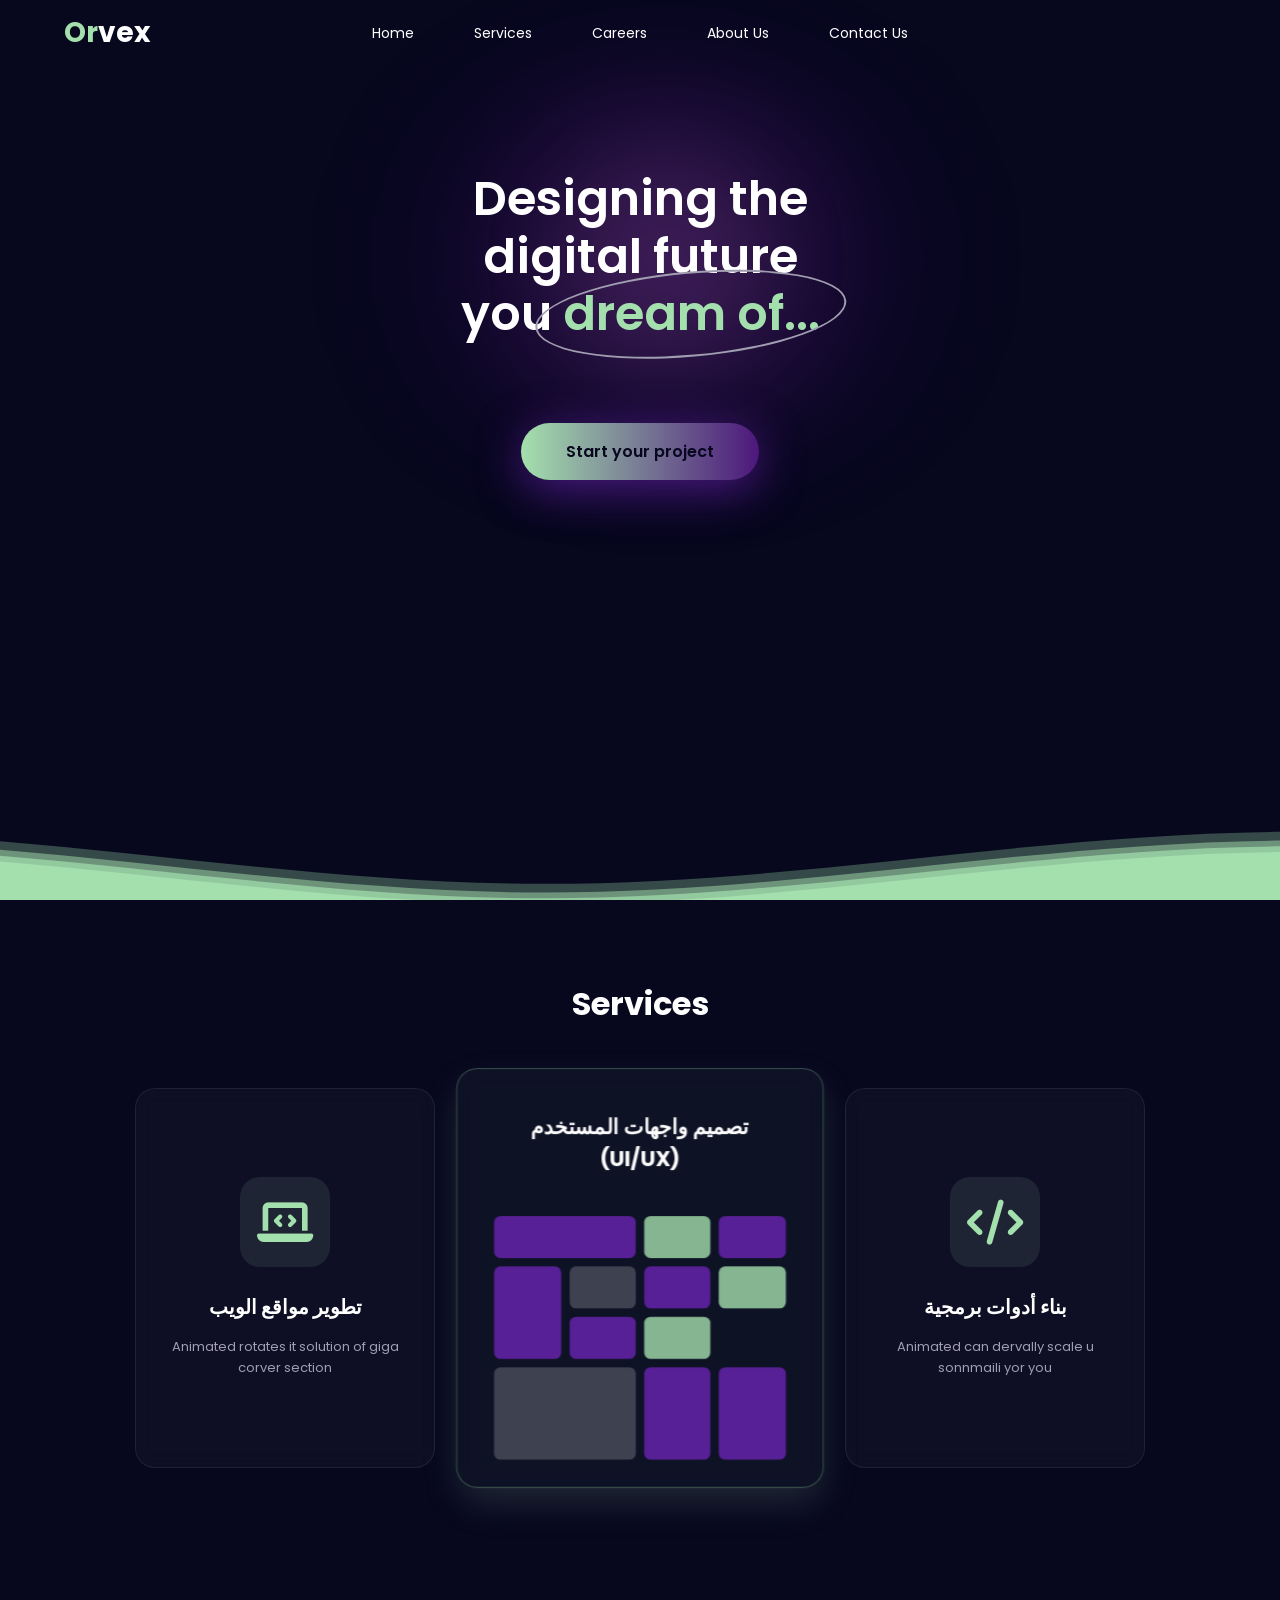
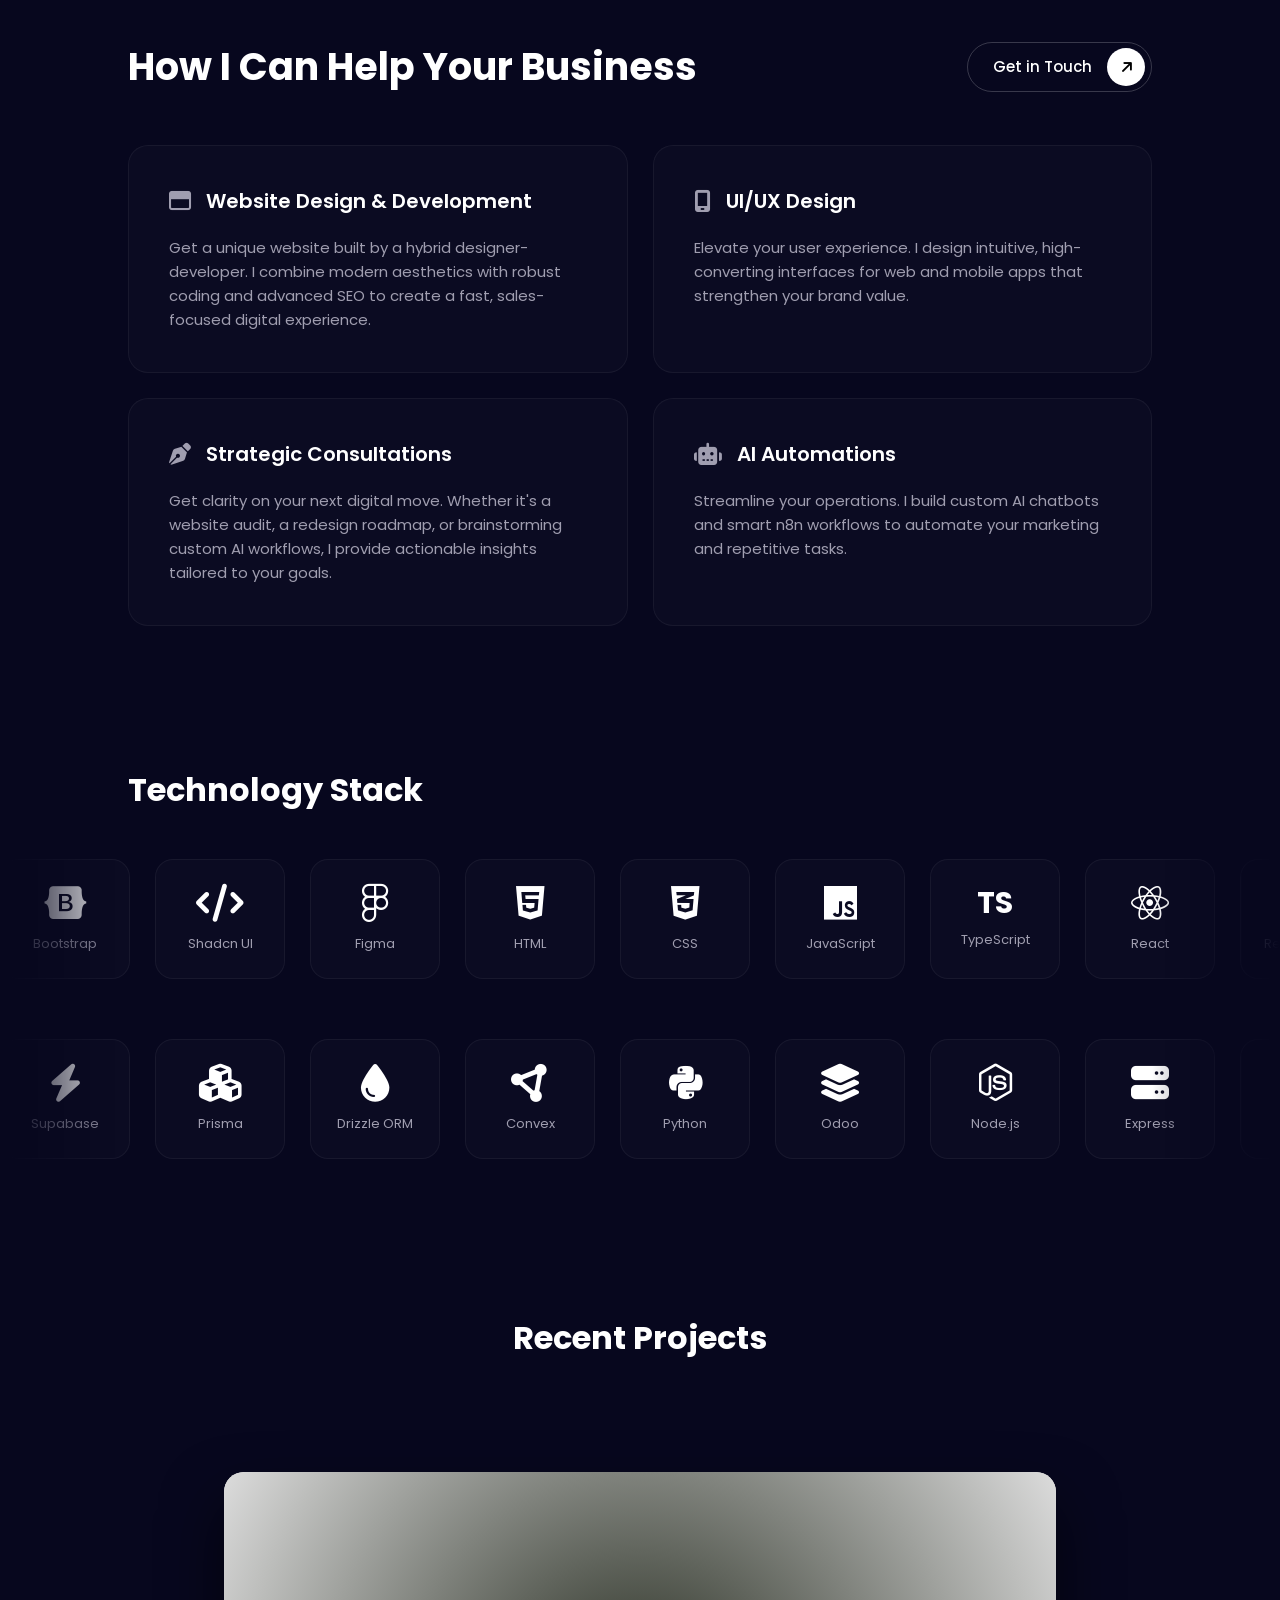
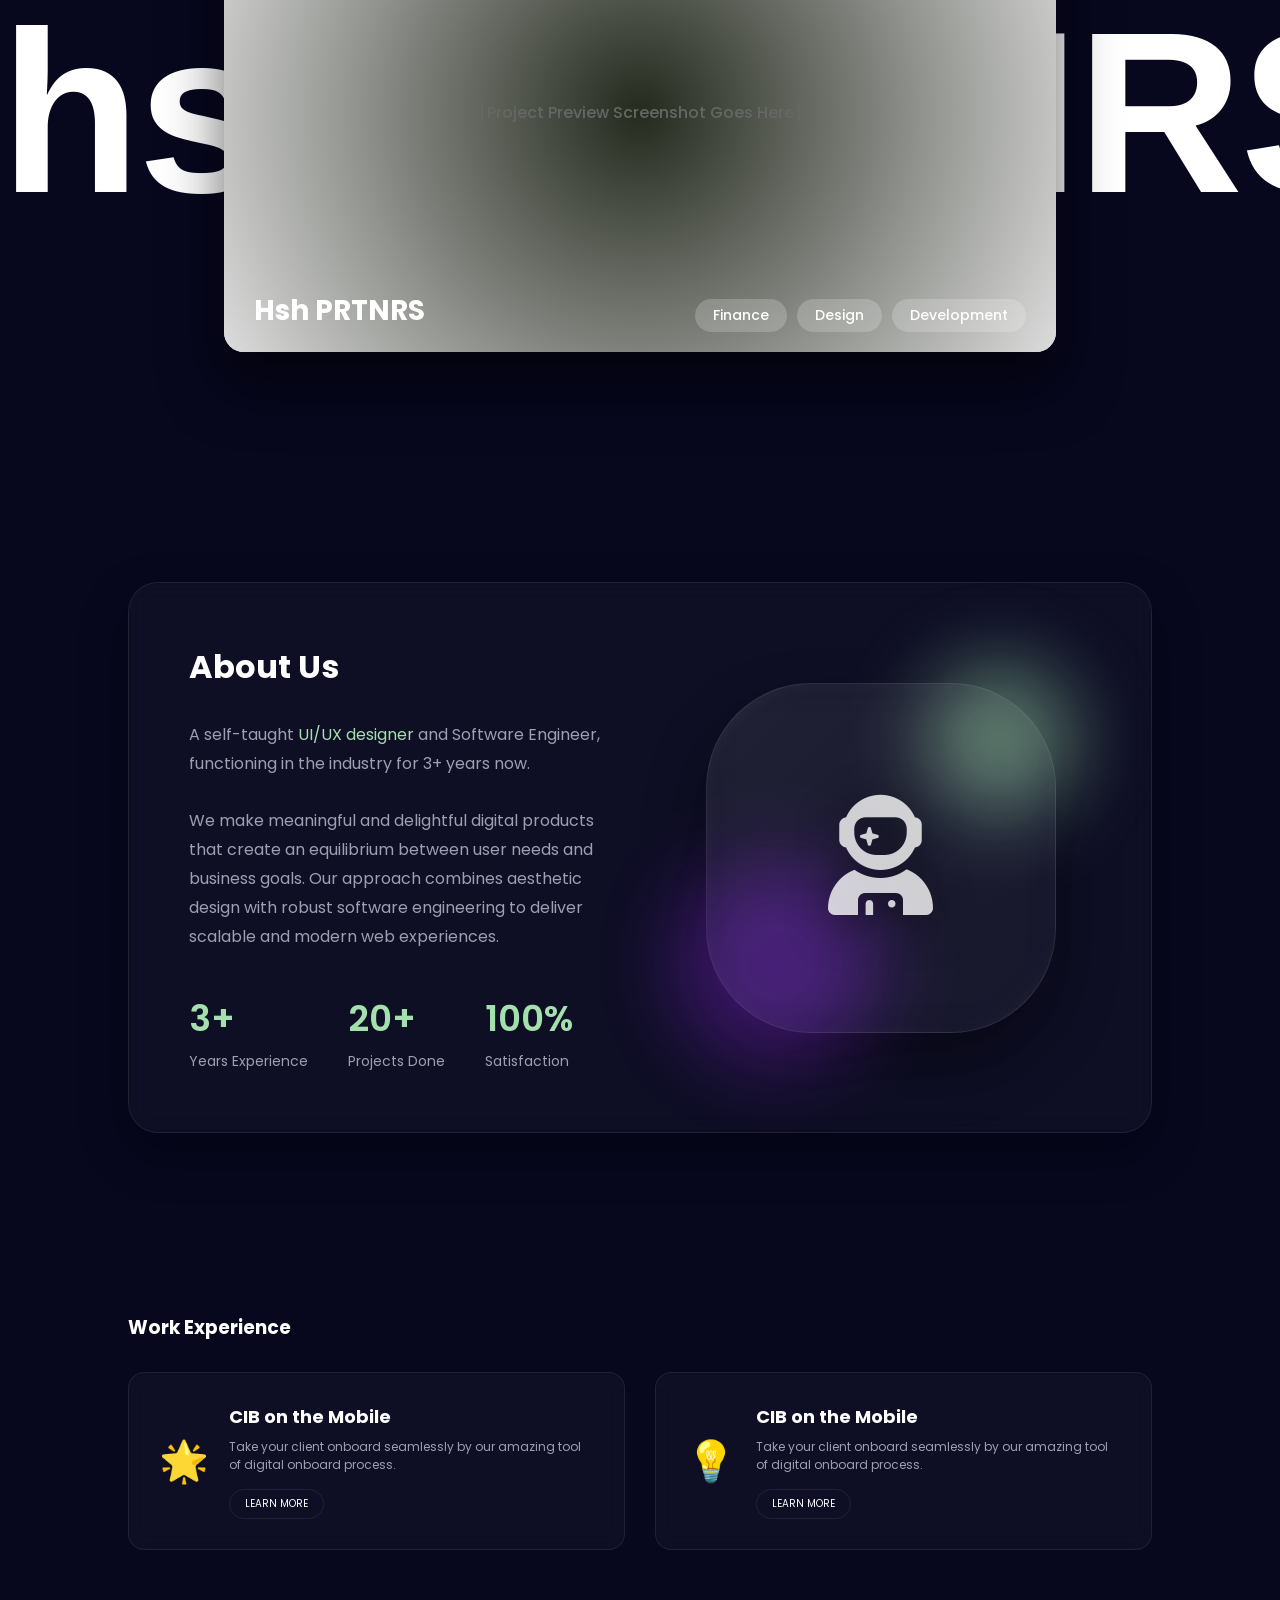
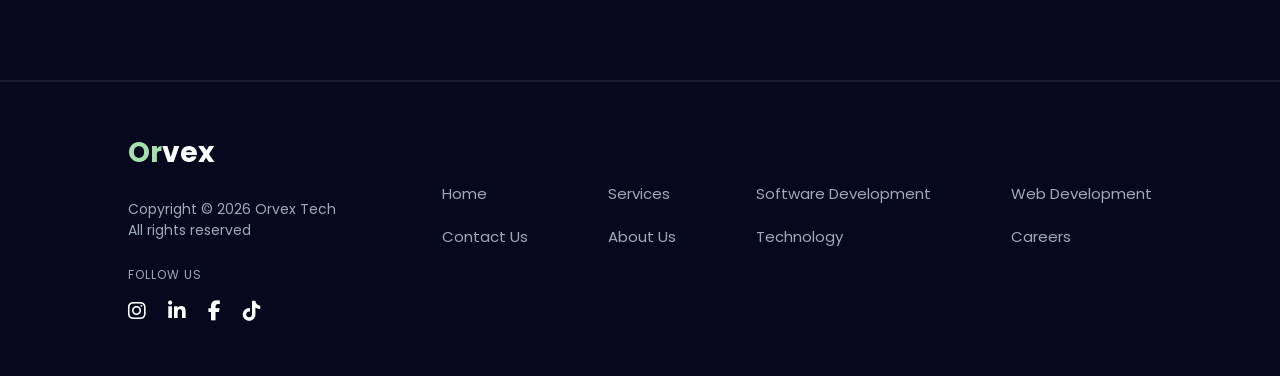
==== commit 3dda3189: "First clean commit" ====
--- a/index.html
+++ b/index.html
@@ -43,10 +43,10 @@
                     <path id="gentle-wave" d="M-160 44c30 0 58-18 88-18s 58 18 88 18 58-18 88-18 58 18 88 18 v44h-352z" />
                 </defs>
                 <g class="parallax">
-                    <use xlink:href="#gentle-wave" x="48" y="0" fill="rgba(164, 224, 173, 0.7)" />
-                    <use xlink:href="#gentle-wave" x="48" y="2" fill="rgba(164, 224, 173, 0.5)" />
-                    <use xlink:href="#gentle-wave" x="48" y="4" fill="rgba(164, 224, 173, 0.25)" />
-                    <use xlink:href="#gentle-wave" x="48" y="7" fill="var(--bg-color)" />
+                    <use xlink:href="#gentle-wave" x="48" y="0" fill="rgba(164, 224, 173, 0.3)" />
+                    <use xlink:href="#gentle-wave" x="48" y="3" fill="rgba(164, 224, 173, 0.5)" />
+                    <use xlink:href="#gentle-wave" x="48" y="5" fill="rgba(164, 224, 173, 0.7)" />
+                    <use xlink:href="#gentle-wave" x="48" y="7" fill="#a4e0ad" />
                 </g>
             </svg>
         </div>
--- a/style.css
+++ b/style.css
@@ -188,15 +188,16 @@
     width: 100%;
     overflow: hidden;
     line-height: 0;
+    
 }
 
 .waves {
     position: relative;
     width: 100%;
-    height: 12vh; /* Gives the waves nice height */
+    height: 9vh; /* Squashed specifically to mimic the elongated screenshot curves */
     margin-bottom: -7px; /* Fix Safari gap */
-    min-height: 80px;
-    max-height: 150px;
+    min-height: 50px;
+    max-height: 110px;
 }
 
 /* Parallax Animation Logic */
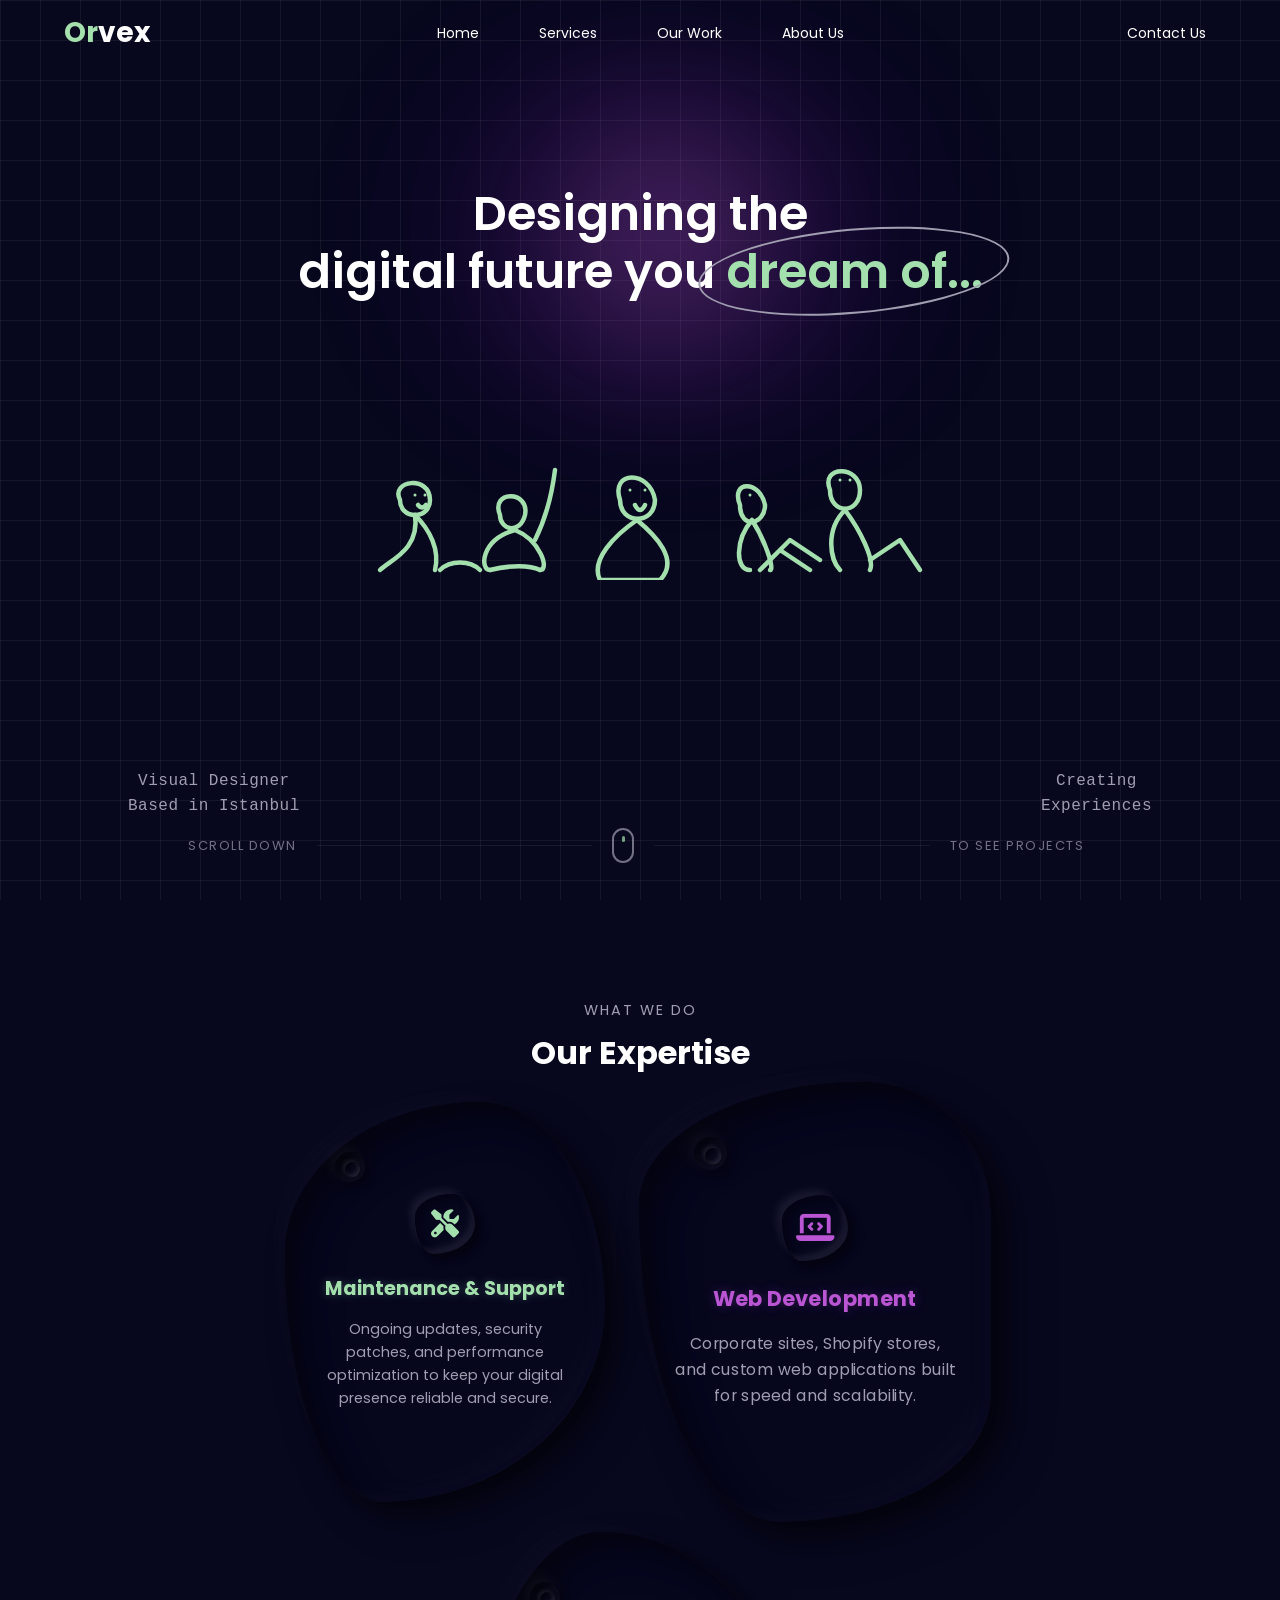
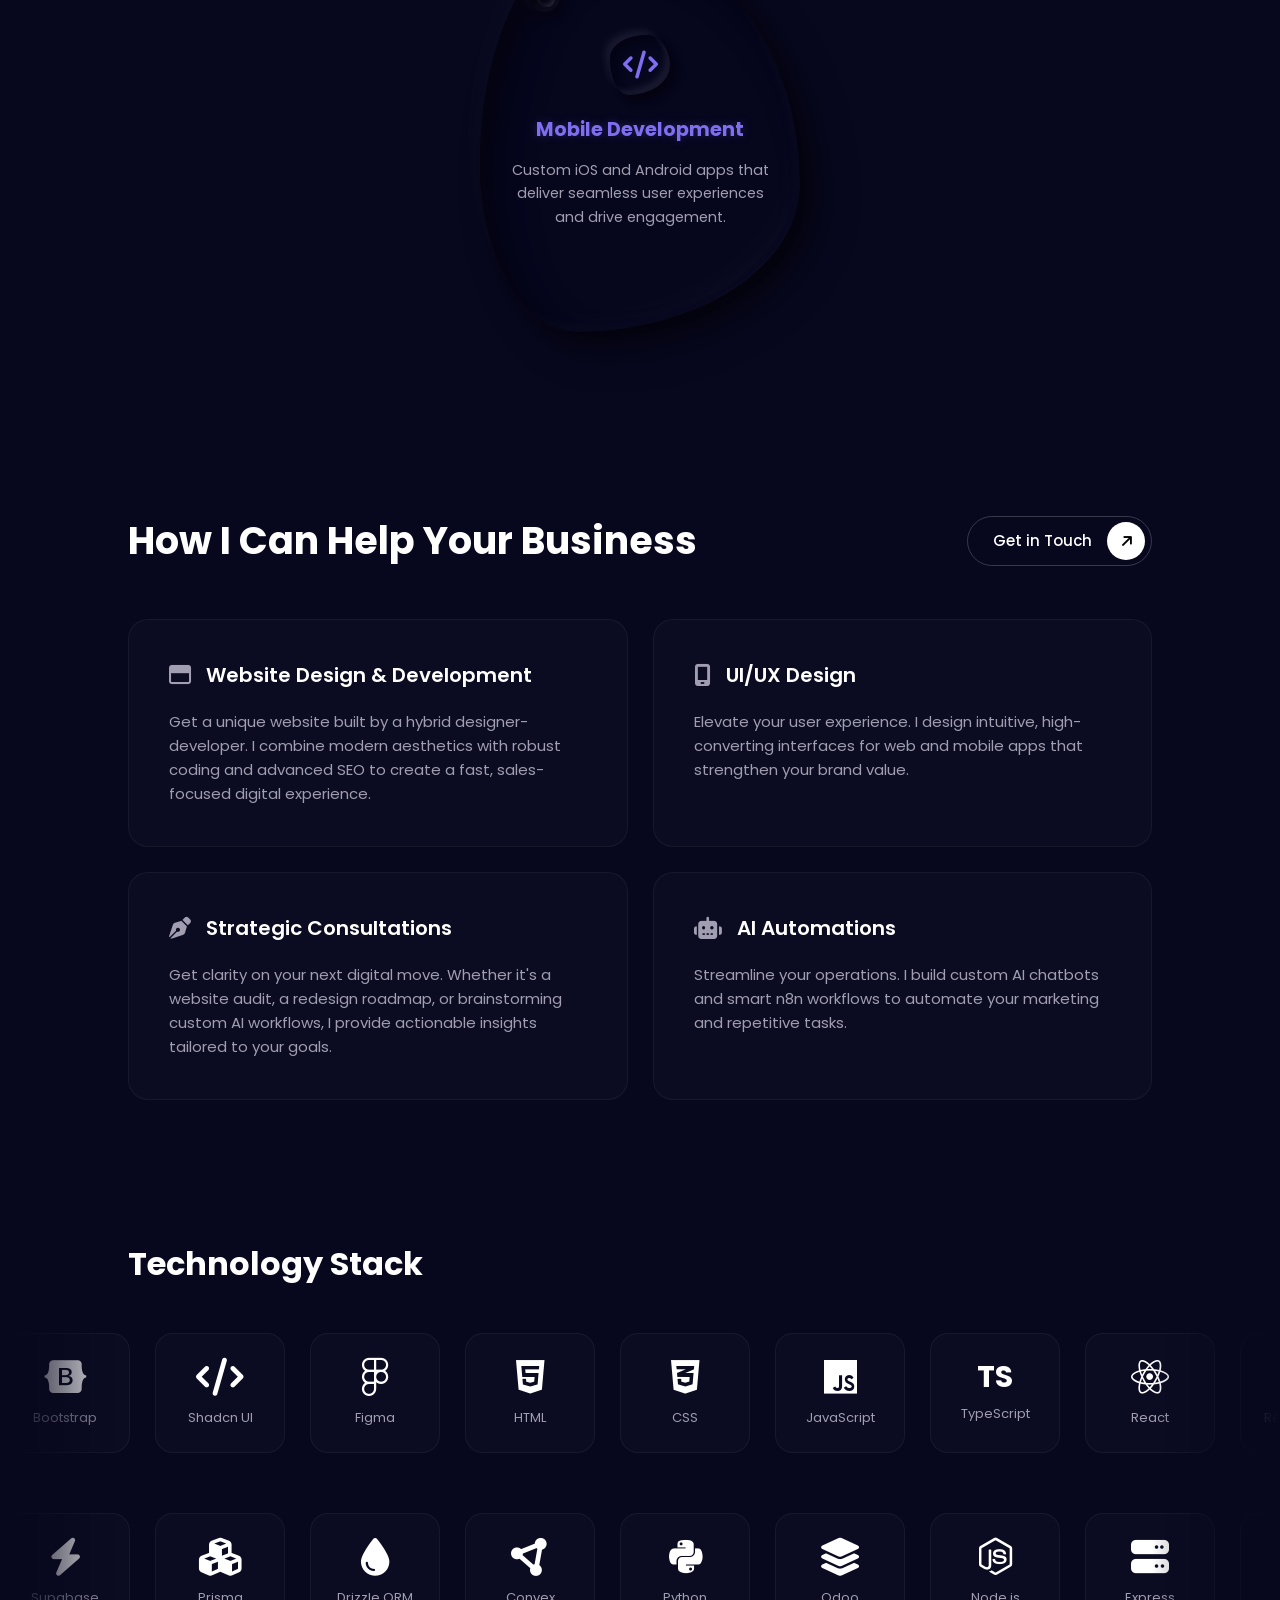
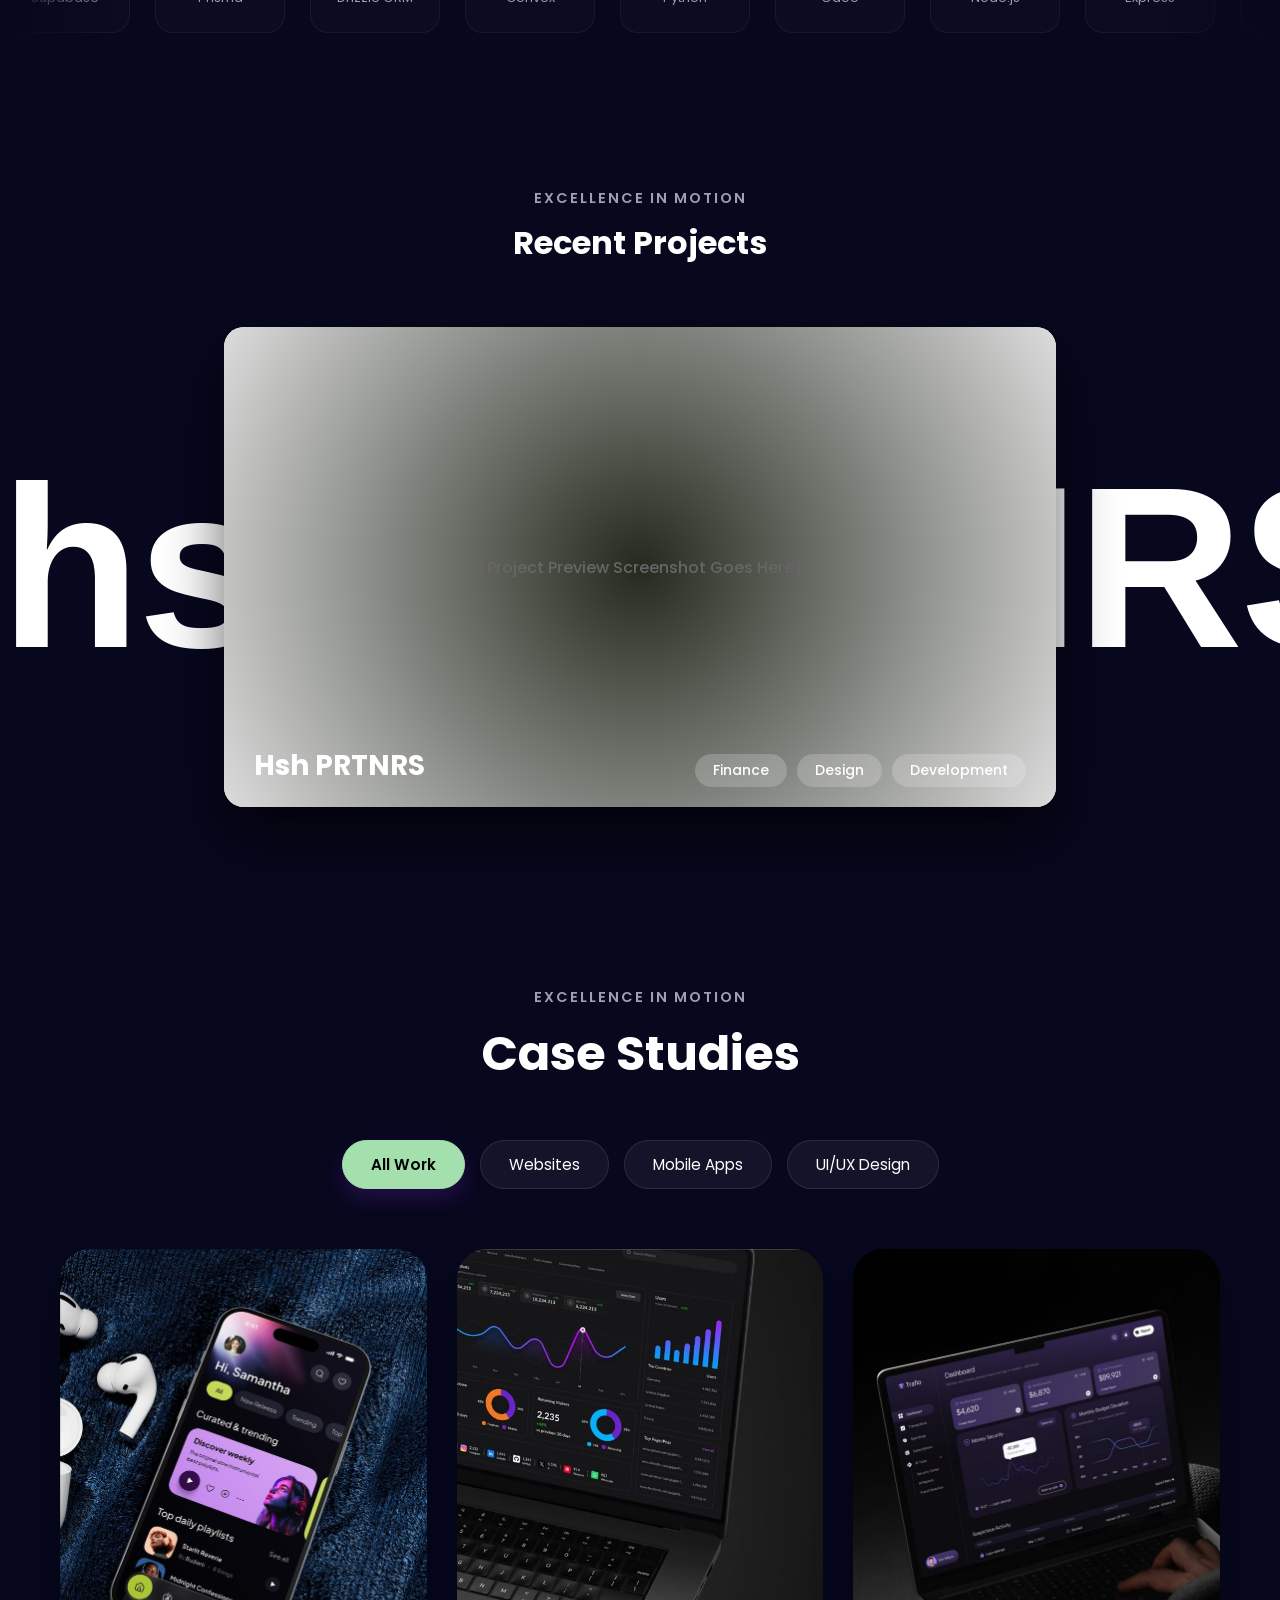
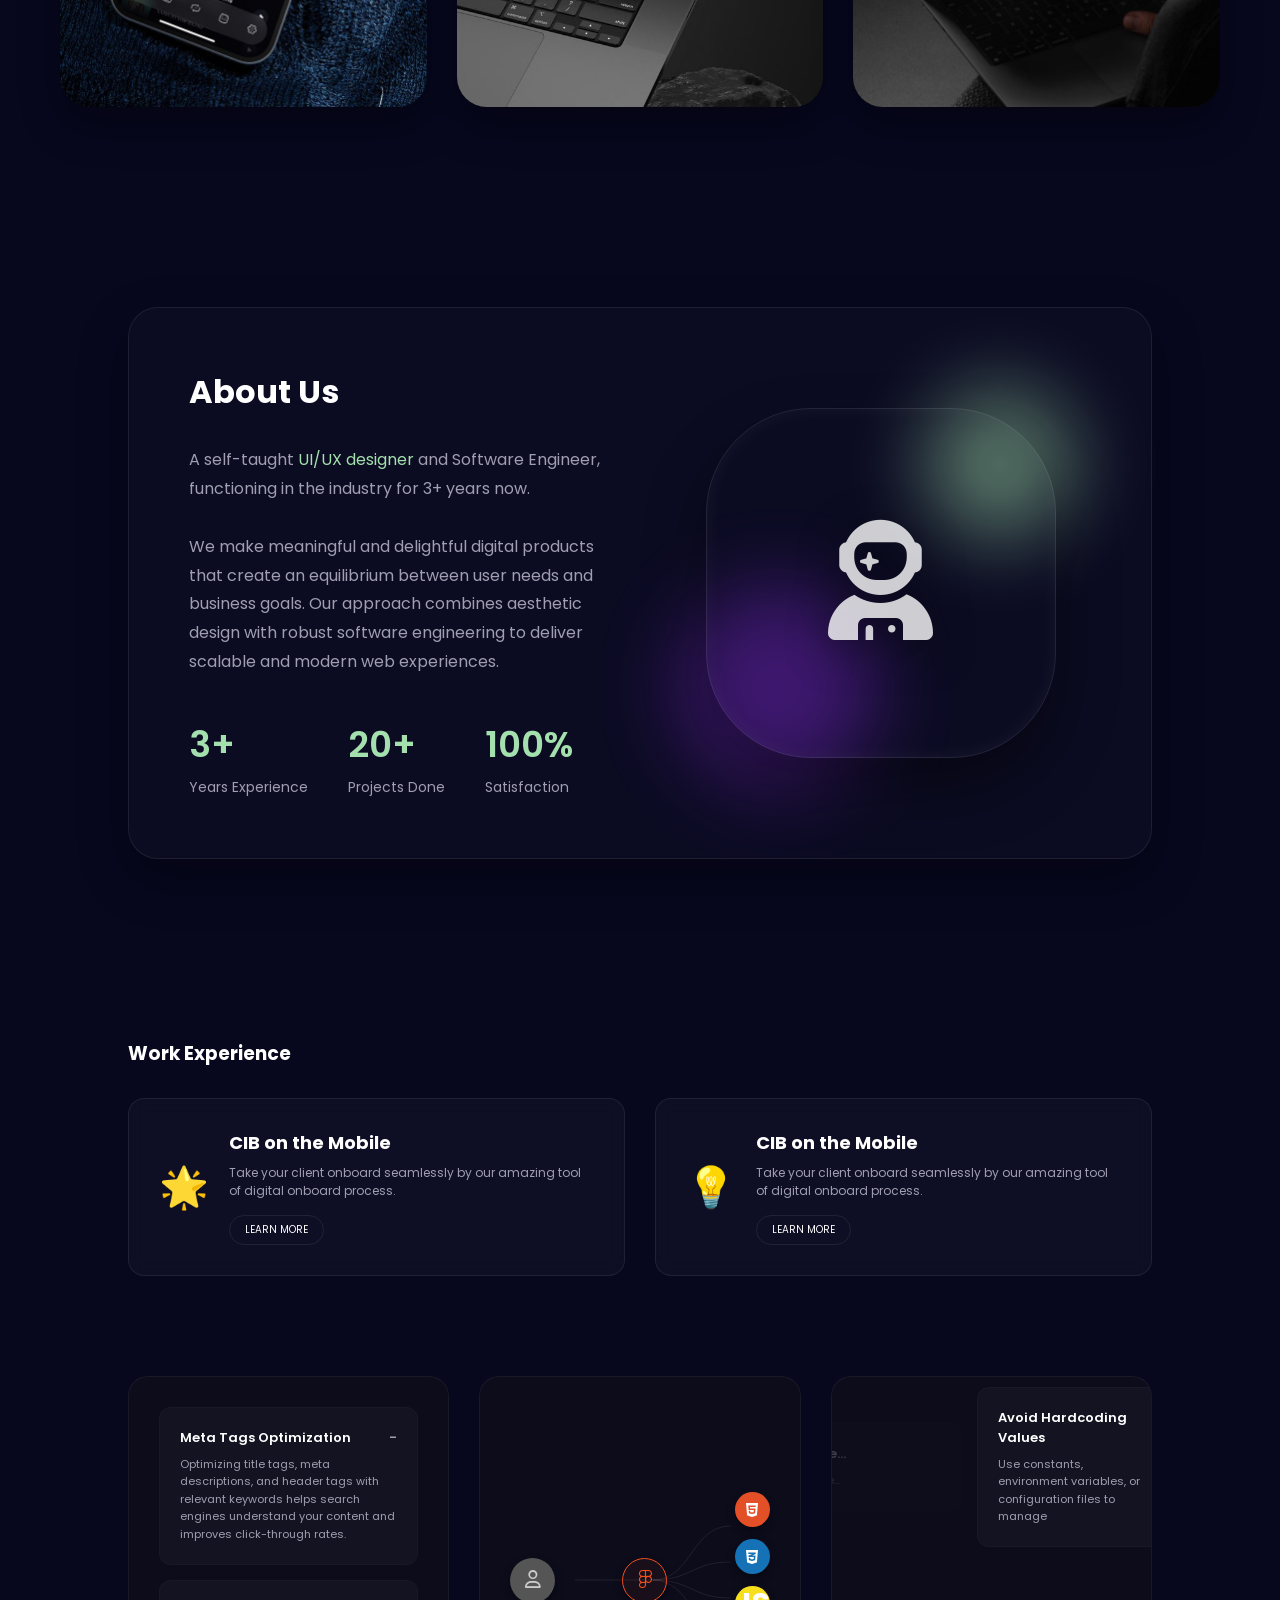
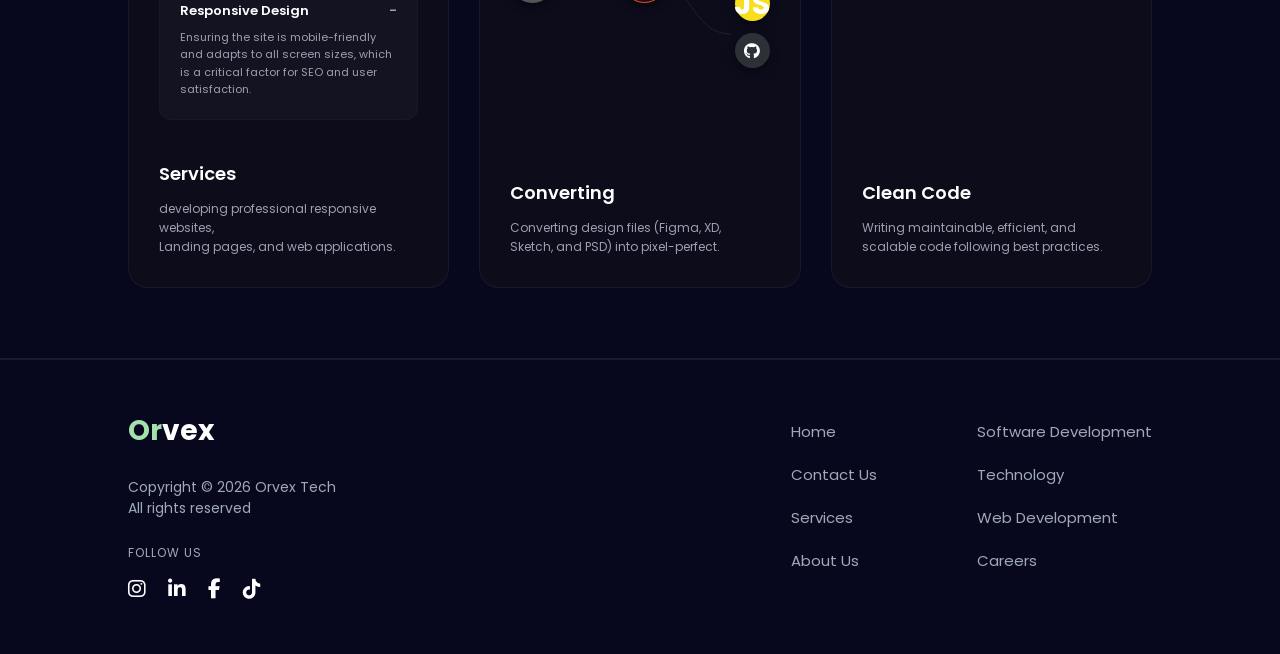
==== commit ff8215bb: "c commit" ====
--- a/index.html
+++ b/index.html
@@ -17,95 +17,156 @@
       </a>
 
       <ul class="nav-links">
-        <li><a href="index.html">Home</a></li>
+        <li><a href="#hero">Home</a></li>
         <li><a href="#services">Services</a></li>
-        <li><a href="#">Careers</a></li>
+        <li><a href="#projects">Our Work</a></li>
         <li><a href="#about">About Us</a></li>
-        <li><a href="contact.html">Contact Us</a></li>
+        <li class="nav-contact"><a href="contact.html">Contact Us</a></li>
       </ul>
 
     </nav>
 
-    <header class="hero">       
+    <header class="hero" id="hero">       
         <h1 class="main-heading">
-            Designing the <br> 
-            digital future <br> 
+            Designing the <br>
+            digital future 
             you <span class="circled-text">dream of...</span>
         </h1>
 
-        <button class="start-project">Start your project</button>
-
-        <!-- Dynamic Sea Waves -->
-        <div class="waves-container">
-            <svg class="waves" xmlns="http://www.w3.org/2000/svg" xmlns:xlink="http://www.w3.org/1999/xlink"
-            viewBox="0 24 150 28" preserveAspectRatio="none" shape-rendering="auto">
-                <defs>
-                    <path id="gentle-wave" d="M-160 44c30 0 58-18 88-18s 58 18 88 18 58-18 88-18 58 18 88 18 v44h-352z" />
-                </defs>
-                <g class="parallax">
-                    <use xlink:href="#gentle-wave" x="48" y="0" fill="rgba(164, 224, 173, 0.3)" />
-                    <use xlink:href="#gentle-wave" x="48" y="3" fill="rgba(164, 224, 173, 0.5)" />
-                    <use xlink:href="#gentle-wave" x="48" y="5" fill="rgba(164, 224, 173, 0.7)" />
-                    <use xlink:href="#gentle-wave" x="48" y="7" fill="#a4e0ad" />
+        <div class="hero-drawing-container">
+            <svg viewBox="0 0 600 250" class="team-drawing" xmlns="http://www.w3.org/2000/svg">
+              <!-- Static People -->
+              <g class="people-group" stroke="var(--accent-purple)" stroke-width="4.5" stroke-linecap="round" stroke-linejoin="round" fill="none">
+                <!-- Person 1 (Far Left) - sitting -->
+                <path d="M 60 170 C 50 150, 90 145, 90 170 C 90 190, 60 190, 60 170 Z" />
+                <circle cx="75" cy="165" r="1.5" fill="var(--accent-purple)" stroke="none" />
+                <circle cx="85" cy="165" r="1.5" fill="var(--accent-purple)" stroke="none" />
+                <path d="M 78 175 Q 82 180, 86 175" />
+                <path d="M 75 185 C 80 220, 50 230, 40 240 M 75 185 C 90 200, 100 220, 95 240 M 100 240 C 110 230, 130 230, 140 240" />
+
+                <!-- Person 2 (Pointing up) - back turned -->
+                <path d="M 160 185 C 150 160, 190 160, 185 185 C 180 205, 160 200, 160 185 Z" />
+                <path d="M 175 200 C 140 210, 140 240, 150 240 M 175 200 C 200 210, 210 240, 200 240" />
+                <path d="M 150 240 C 170 235, 190 235, 200 240" />
+                <path d="M 195 210 Q 210 180, 215 140" />
+
+                <!-- Person 3 (Center) - large front face, looking up -->
+                <path d="M 280 170 C 270 140, 310 140, 315 170 C 315 195, 280 195, 280 170 Z" />
+                <circle cx="290" cy="160" r="1.5" fill="var(--accent-purple)" stroke="none" />
+                <circle cx="305" cy="160" r="1.5" fill="var(--accent-purple)" stroke="none" />
+                <path d="M 295 175 Q 300 185, 305 175" />
+                <path d="M 297 190 C 275 205, 250 230, 260 250 L 320 250 C 340 230, 315 205, 297 190 Z" />
+                
+                <!-- Person 4 -->
+                <path d="M 400 175 C 390 150, 420 150, 425 175 C 425 195, 400 200, 400 175 Z" />
+                <circle cx="410" cy="165" r="1.5" fill="var(--accent-purple)" stroke="none" />
+                <circle cx="420" cy="165" r="1.5" fill="var(--accent-purple)" stroke="none" />
+                <path d="M 412 190 C 395 210, 395 240, 410 240 M 412 190 C 425 210, 435 240, 430 240" />
+                <path d="M 430 230 L 450 210 L 480 230 M 420 240 L 440 220 L 470 240" />
+
+                <!-- Person 5 (Far Right) -->
+                <path d="M 490 160 C 480 135, 520 135, 520 160 C 520 185, 490 185, 490 160 Z" />
+                <circle cx="500" cy="150" r="1.5" fill="var(--accent-purple)" stroke="none" />
+                <circle cx="510" cy="150" r="1.5" fill="var(--accent-purple)" stroke="none" />
+                <path d="M 505 180 C 485 200, 490 230, 500 240 M 505 180 C 520 200, 535 230, 530 240" />
+                <path d="M 530 230 L 560 210 L 580 240" />
+              </g>
+
+              <!-- Animated Circle (Oval Speech Bubble - drawn independently to stem from checkmark) -->
+              <path class="drawing-bubble" d="M 225 110 C 250 115, 300 135, 400 130 C 550 120, 570 60, 500 40 C 400 20, 150 20, 100 40 C 30 60, 40 120, 150 130 C 170 130, 190 128, 205 125" fill="none" stroke="var(--accent-purple)" stroke-width="4.5" stroke-linecap="round" stroke-linejoin="round" />
+
+              <!-- Animated Arrows -->
+              <g class="drawing-arrows" fill="none" stroke="var(--accent-purple)" stroke-width="3" stroke-linecap="round" stroke-linejoin="round">
+                <!-- Checkmark for Person 2 (acts as the tail of the bubble) -->
+                <g class="arr-check">
+                  <path d="M 205 125 L 212 135 L 225 110" stroke-width="4.5" style="stroke-dasharray: 100; stroke-dashoffset: 100;" />
                 </g>
+
+                <g class="arr1">
+                  <path d="M 90 140 Q 120 90, 110 50" />
+                  <circle cx="110" cy="50" r="4" fill="var(--accent-purple)" stroke="none" />
+                </g>
+
+                <g class="arr2">
+                  <path d="M 315 135 Q 330 90, 320 60" />
+                  <circle cx="320" cy="60" r="4" fill="var(--accent-purple)" stroke="none" />
+                </g>
+
+                <g class="arr3">
+                  <path d="M 400 145 Q 380 90, 400 70" />
+                  <circle cx="400" cy="70" r="4" fill="var(--accent-purple)" stroke="none" />
+                </g>
+                
+                <g class="arr4">
+                  <path d="M 490 130 Q 460 70, 490 50" />
+                  <circle cx="490" cy="50" r="4" fill="var(--accent-purple)" stroke="none" />
+                </g>
+              </g>
             </svg>
         </div>
+
+        <div class="hero-bottom-info">
+            <div class="hero-info-left hero-bottom-text">
+                Visual Designer<br>
+                Based in Istanbul
+            </div>
+            <div class="hero-info-right hero-bottom-text">
+                Creating<br>
+                Experiences
+            </div>
+        </div>
+
+        <div class="scroll-down-indicator">
+            <span class="scroll-label">Scroll down</span>
+            <div class="scroll-dash"></div>
+            <div class="scroll-mouse">
+                <div class="scroll-wheel"></div>
+            </div>
+            <div class="scroll-dash"></div>
+            <span class="scroll-label">to see projects</span>
+        </div>
     </header>
 
         <!-- Services Section -->
-    <section class="services-section" id="services">
-        <h3 class="section-title">Services</h3>
+    <section class="services-section reveal" id="services">
+        <span class="section-subtitle">What We Do</span>
+        <h3 class="section-title">Our Expertise</h3>
         <div class="services-carousel">
             <!-- Left Card -->
-            <div class="service-card side-card">
+            <div class="service-card side-card card--one">
                 <div class="service-icon">
+                    <i class="fa-solid fa-screwdriver-wrench"></i>
+                </div>
+                <h4>Maintenance & Support</h4>
+                <p>Ongoing updates, security patches, and performance optimization to keep your digital presence reliable and secure.</p>
+            </div>
+
+            <!-- Center Card -->
+            <div class="service-card center-card card--two">
+                  <div class="service-icon">
                     <i class="fa-solid fa-laptop-code"></i>
                 </div>
-                <h4>تطوير مواقع الويب</h4>
-                <p>Animated rotates it solution of giga corver section</p>
-            </div>
-
-            <!-- Center Card -->
-            <div class="service-card center-card">
-                <h4>تصميم واجهات المستخدم<br>(UI/UX)</h4>
-                
-                <!-- Abstract UI Grid Mockup -->
-                <div class="ui-grid">
-                    <div class="ui-item wide purple"></div>
-                    <div class="ui-item green"></div>
-                    <div class="ui-item purple"></div>
-                    
-                    <div class="ui-item purple tall"></div>
-                    <div class="ui-item light"></div>
-                    <div class="ui-item purple"></div>
-                    <div class="ui-item green"></div>
-                    
-                    <div class="ui-item purple"></div>
-                    <div class="ui-item green"></div>
-                    
-                    <div class="ui-item light wide tall"></div>
-                    <div class="ui-item purple tall"></div>
-                    <div class="ui-item purple tall"></div>
-                </div>
+                <h4>Web Development</h4>
+                <p>Corporate sites, Shopify stores, and custom web applications built for speed and scalability.</p>
             </div>
 
             <!-- Right Card -->
-            <div class="service-card side-card">
+            <div class="service-card side-card card--three">
                 <div class="service-icon">
                     <i class="fa-solid fa-code"></i>
                 </div>
-                <h4>بناء أدوات برمجية</h4>
-                <p>Animated can dervally scale u sonnmaili yor you</p>
+                <h4>Mobile Development</h4>
+                <p>Custom iOS and Android apps that deliver seamless user experiences and drive engagement.</p>
             </div>
         </div>
     </section>
 
     <!-- Help Business Section -->
-    <section class="help-section">
+    <section class="help-section reveal">
         <div class="help-container">
             <div class="help-header">
                 <h3 class="section-title" style="text-align: left; margin: 0; font-size: 38px; width: auto;">How I Can Help Your Business</h3>
-                <a href="#site-footer" class="get-in-touch-btn">Get in Touch <span class="icon-circle"><i class="fa-solid fa-arrow-up" style="transform: rotate(45deg);"></i></span></a>
+                <a href="contact.html" target="_blank" class="get-in-touch-btn">Get in Touch <span class="icon-circle"><i class="fa-solid fa-arrow-up" style="transform: rotate(45deg);"></i></span></a>
             </div>
             
             <div class="help-grid">
@@ -144,8 +205,8 @@
         </div>
     </section>
 
-    <!-- Technology Stack Section -->
-    <section class="tech-stack-section">
+ <!-- Technology Stack Section -->
+    <section class="tech-stack-section reveal">
         <h3 class="section-title" style="text-align: left; padding-left: 10%; margin-bottom: 30px;">Technology Stack</h3>
         
         <div class="marquee-container">
@@ -212,7 +273,8 @@
     </section>
 
     <!-- Recent Projects Section -->
-    <section class="recent-projects-section" id="projects">
+    <section class="recent-projects-section reveal" id="projects">
+        <span class="portfolio-subtitle">EXCELLENCE IN MOTION</span>
         <h3 class="section-title">Recent Projects</h3>
         
         <div class="project-showcase">
@@ -245,8 +307,53 @@
         </div>
     </section>
 
+    <!-- Anchor for Case Studies Section -->
+    <div id="recent-projects-section"></div>
+
+    <!-- Case Studies Section -->
+    <section id="portfolio" class="portfolio-section reveal">
+        <div class="container">
+            <span class="portfolio-subtitle">EXCELLENCE IN MOTION</span>
+            <h2 class="portfolio-main-title">Case Studies</h2>
+
+            <div class="portfolio-filters">
+                <button class="filter-btn active" data-filter="all">All Work</button>
+                <button class="filter-btn" data-filter="web">Websites</button>
+                <button class="filter-btn" data-filter="app">Mobile Apps</button>
+                <button class="filter-btn" data-filter="design">UI/UX Design</button>
+            </div>
+
+            <div class="portfolio-grid">
+                <!-- Project 1: iPhone -->
+                <div class="portfolio-item reveal" data-category="app">
+                    <img src="assets/Music player mobile app.jpg" alt="Mobile Experience" class="portfolio-img">
+                    <div class="portfolio-overlay">
+                        <h3>Mobile App Dev</h3>
+                        <p>iOS & Android Solutions</p>
+                    </div>
+                </div>
+                <!-- Project 2: Laptop -->
+                <div class="portfolio-item reveal" data-category="web">
+                    <img src="assets/Dash_Tail UI Concept.jpg" alt="Web Dashboard" class="portfolio-img">
+                    <div class="portfolio-overlay">
+                        <h3>Web Analytics</h3>
+                        <p>Enterprise Platforms</p>
+                    </div>
+                </div>
+                <!-- Project 3: Shopping Cart -->
+                <div class="portfolio-item reveal" data-category="design">
+                    <img src="assets/Traflo Website.jpg" alt="E-commerce Design" class="portfolio-img">
+                    <div class="portfolio-overlay">
+                        <h3>E-commerce UI</h3>
+                        <p>User-Centric Design</p>
+                    </div>
+                </div>
+            </div>
+        </div>
+    </section>
+
     <!-- About Us Section -->
-    <section class="about-section" id="about">
+    <section class="about-section reveal" id="about">
         <div class="about-container">
             <div class="about-content">
                 <h3 class="section-title" style="text-align: left; margin-bottom: 30px;">About Us</h3>
@@ -283,7 +390,7 @@
         </div>
     </section>
 
-    <section class="work-experience">
+    <section class="work-experience reveal">
         <h3>Work Experience</h3>
         <div class="cards-grid">
             <div class="glass-card">
@@ -305,8 +412,93 @@
         </div>
     </section>
 
-
-    <footer class="site-footer" id="site-footer">
+ <!-- Features Grid Section -->
+    <section class="features-grid-section reveal">
+        <div class="features-layout">
+            
+            <!-- Card 1: Services -->
+            <div class="feature-b-card">
+                <div class="feature-b-top col-stack">
+                    <div class="inner-feature-box">
+                        <h5>Meta Tags Optimization<span style="color:var(--text-secondary)">-</span></h5>
+                        <p>Optimizing title tags, meta descriptions, and header tags with relevant keywords helps search engines understand your content and improves click-through rates.</p>
+                    </div>
+                    <div class="inner-feature-box">
+                        <h5>Responsive Design<span style="color:var(--text-secondary)">-</span></h5>
+                        <p>Ensuring the site is mobile-friendly and adapts to all screen sizes, which is a critical factor for SEO and user satisfaction.</p>
+                    </div>
+                </div>
+                <div class="feature-b-bottom">
+                    <h4>Services</h4>
+                    <p>developing professional responsive websites,<br>Landing pages, and web applications.</p>
+                </div>
+            </div>
+
+            <!-- Card 2: Converting -->
+            <div class="feature-b-card">
+                <div class="feature-b-top feature-diagram">
+                    <svg class="diagram-lines" viewBox="0 0 300 200" preserveAspectRatio="none">
+                        <!-- Path from User to Figma -->
+                        <path d="M 50 100 C 100 100, 100 100, 150 100" stroke="rgba(255,255,255,0.1)" stroke-width="1" fill="none" />
+                        <!-- Paths from Figma to technologies -->
+                        <path d="M 150 100 C 200 100, 200 40, 250 40" stroke="rgba(255,255,255,0.1)" stroke-width="1" fill="none" />
+                        <path d="M 150 100 C 200 100, 200 80, 250 80" stroke="rgba(255,255,255,0.1)" stroke-width="1" fill="none" />
+                        <path d="M 150 100 C 200 100, 200 120, 250 120" stroke="rgba(255,255,255,0.1)" stroke-width="1" fill="none" />
+                        <path d="M 150 100 C 200 100, 200 160, 250 160" stroke="rgba(255,255,255,0.1)" stroke-width="1" fill="none" />
+                    </svg>
+                    
+                    <div class="diagram-node node-user">
+                        <i class="fa-regular fa-user"></i>
+                    </div>
+                    
+                    <div class="diagram-node node-figma">
+                        <i class="fa-brands fa-figma"></i>
+                    </div>
+                    
+                    <div class="diagram-col-right">
+                        <div class="diagram-node node-html"><i class="fa-brands fa-html5"></i></div>
+                        <div class="diagram-node node-css"><i class="fa-brands fa-css3-alt"></i></div>
+                        <div class="diagram-node node-js"><span class="icon-text text-js">JS</span></div>
+                        <div class="diagram-node node-github"><i class="fa-brands fa-github"></i></div>
+                    </div>
+                </div>
+                <div class="feature-b-bottom">
+                    <h4>Converting</h4>
+                    <p>Converting design files (Figma, XD,<br>Sketch, and PSD) into pixel-perfect.</p>
+                </div>
+            </div>
+
+            <!-- Card 3: Clean Code -->
+            <div class="feature-b-card">
+                <div class="feature-b-top clean-code-scroll">
+                    <!-- Added an extra box to simulate scrolling off-screen items like the image -->
+                    <div class="inner-feature-box faded">
+                        <h5>Use...</h5>
+                        <p>use...</p>
+                    </div>
+                    <div class="inner-feature-box">
+                        <h5>Avoid Hardcoding Values</h5>
+                        <p>Use constants, environment variables, or configuration files to manage</p>
+                    </div>
+                    <div class="inner-feature-box">
+                        <h5>Use Version Control</h5>
+                        <p>Use Git or another version control system to track changes and collaborate effectively.</p>
+                    </div>
+                    <div class="inner-feature-box">
+                        <h5>Use Meaningful Variable Names</h5>
+                        <p>Choose descriptive variable names that clearly</p>
+                    </div>
+                </div>
+                <div class="feature-b-bottom">
+                    <h4>Clean Code</h4>
+                    <p>Writing maintainable, efficient, and<br>scalable code following best practices.</p>
+                </div>
+            </div>
+
+        </div>
+    </section>
+
+    <footer class="site-footer reveal" id="site-footer">
         <hr style="border: 1px solid var(--glass-border);">
     <div class="footer-content">
         <div class="footer-brand">
@@ -331,22 +523,18 @@
             <div class="link-col">
                 <a href="index.html">Home</a>
                 <a href="contact.html">Contact Us</a>
-            </div>
-            <div class="link-col">
                 <a href="#">Services</a>
                 <a href="#">About Us</a>
             </div>
             <div class="link-col">
                 <a href="#">Software Development</a>
                 <a href="#">Technology</a>
-            </div>
-            <div class="link-col">
                 <a href="#">Web Development</a>
                 <a href="#">Careers</a>
             </div>
         </div>
     </div>
-</footer>
+    </footer>
 
     <script src="script.js"></script>
 </body>
--- a/style.css
+++ b/style.css
@@ -75,6 +75,11 @@
     list-style: none;
 }
 
+.nav-links .nav-contact {
+    position: absolute;
+    right: 5%;
+}
+
 .nav-links a {
     color: var(--text-primary);
     text-decoration: none;
@@ -96,7 +101,23 @@
     height: 100vh;
     position: relative;
     overflow: hidden;
-    padding-top: 50px;
+    padding-top: 65px;
+    background-color: var(--bg-color);
+    z-index: 1;
+}
+
+/* Custom Purple Grid Background for Hero */
+.hero::before {
+    content: '';
+    position: absolute;
+    top: 0; left: 0;
+    width: 100%; height: 100%;
+    background-size: 40px 40px;
+    background-image: 
+      linear-gradient(rgba(255, 255, 255, 0.06) 1px, transparent 1px),
+      linear-gradient(90deg, rgba(255, 255, 255, 0.06) 1px, transparent 1px);
+    z-index: -2;
+    pointer-events: none;
 }
 
 .main-heading {
@@ -153,31 +174,221 @@
 
 .highlight-blue { color: #1877f2; }
 
-/* --- Start Project Button --- */
-.start-project {
-    background: linear-gradient(90deg, var(--accent-purple), #4c177c); 
-    color: var(--bg-color);
-    border: none;
-    padding: 16px 45px;
+/* --- Hero Bottom Text Info --- */
+.hero-bottom-info {
+    position: absolute;
+    bottom: 80px; /* Elevated to sit nicely in the view */
+    left: 0;
+    width: 100%;
+    display: flex;
+    justify-content: space-between;
+    padding: 0 10%;
+    z-index: 10;
+}
+
+.hero-bottom-text {
+    font-family: 'Fira Code', 'Consolas', 'Courier New', monospace;
     font-size: 16px;
-    font-weight: 600;
-    border-radius: 30px;
-    cursor: pointer;
-    margin-top: 50px;
-    transition: all 0.4s ease;
-    box-shadow: 0 10px 45px rgba(138, 43, 226, 0.5); /* Purple shadow representing the glow */
-    position: relative;
-    z-index: 2;
-}
-
-.start-project:hover {
-    transform: translateY(-5px);
-    box-shadow: 0 5px 35px rgba(138, 43, 226, 0.7);
-    color: #fff;
-}
-
-.start-project:active {
-    transform: translateY(2px);
+    letter-spacing: 0.5px;
+    line-height: 1.6;
+    color: var(--text-secondary);
+}
+
+/* --- Scroll Down Indicator --- */
+.scroll-down-indicator {
+    position: absolute;
+    bottom: 37px;
+    left: 124px;
+    width: 80%;
+    display: flex;
+    align-items: center;
+    justify-content: center;
+    gap: 20px;
+    padding: 0 5%;
+    z-index: 10;
+    opacity: 0.7;
+    transition: opacity 0.3s ease;
+}
+
+.scroll-down-indicator:hover {
+    opacity: 1;
+}
+
+.scroll-label {
+    font-size: 13px;
+    text-transform: uppercase;
+    letter-spacing: 1.5px;
+    color: var(--text-secondary);
+    white-space: nowrap;
+}
+
+.scroll-dash {
+    flex: 1;
+    height: 1px;
+    background: rgba(255, 255, 255, 0.1);
+    max-width: 400px;
+}
+
+.scroll-mouse {
+    width: 22px;
+    height: 35px;
+    border: 2px solid var(--text-secondary);
+    border-radius: 12px;
+    position: relative;
+    display: flex;
+    justify-content: center;
+    padding-top: 6px;
+}
+
+.scroll-wheel {
+    width: 3px;
+    height: 6px;
+    background: var(--accent-purple);
+    border-radius: 2px;
+    animation: mouse-scroll 1.6s ease-in-out infinite;
+}
+
+@keyframes mouse-scroll {
+    0% { transform: translateY(0); opacity: 1; }
+    50% { transform: translateY(8px); opacity: 0.5; }
+    100% { transform: translateY(0); opacity: 1; }
+}
+
+/* --- Team Drawing Animation --- */
+.hero-drawing-container {
+    width: 100%;
+    max-width: 600px;
+    margin: 20px auto 0;
+    position: relative;
+    z-index: 2; 
+}
+
+.drawing-bubble {
+    stroke-dasharray: 2000;
+    stroke-dashoffset: 2000;
+    animation: drawBubbleLoop 8s ease-in-out infinite;
+}
+
+.drawing-arrows g path {
+    stroke-dasharray: 500;
+    stroke-dashoffset: 500;
+}
+
+.drawing-arrows g circle {
+    opacity: 0;
+}
+
+/* Checkmark logic */
+.arr-check path {
+    stroke-dasharray: 100;
+    stroke-dashoffset: 100;
+    animation: drawCheckLoop 8s ease-in-out infinite;
+}
+
+/* Base loop duration 8s for full sequencing */
+.arr1 path { animation: drawArrowLoop1 8s ease-in-out infinite; }
+.arr1 circle { animation: fadeDotLoop1 8s ease-in-out infinite; }
+
+.arr2 path { animation: drawArrowLoop2 8s ease-in-out infinite; }
+.arr2 circle { animation: fadeDotLoop2 8s ease-in-out infinite; }
+
+.arr3 path { animation: drawArrowLoop3 8s ease-in-out infinite; }
+.arr3 circle { animation: fadeDotLoop3 8s ease-in-out infinite; }
+
+.arr4 path { animation: drawArrowLoop4 8s ease-in-out infinite; }
+.arr4 circle { animation: fadeDotLoop4 8s ease-in-out infinite; }
+
+@keyframes drawCheckLoop {
+    0%, 5% { stroke-dashoffset: 100; opacity: 1; }
+    15%, 85% { stroke-dashoffset: 0; opacity: 1; }
+    90% { stroke-dashoffset: 0; opacity: 0; }
+    95%, 100% { stroke-dashoffset: 100; opacity: 0; }
+}
+
+@keyframes drawBubbleLoop {
+    0%, 15% { stroke-dashoffset: 2000; opacity: 1; }
+    35%, 85% { stroke-dashoffset: 0; opacity: 1; }
+    90% { stroke-dashoffset: 0; opacity: 0; }
+    95%, 100% { stroke-dashoffset: 2000; opacity: 0; }
+}
+
+@keyframes drawArrowLoop1 {
+    0%, 35% { stroke-dashoffset: 500; opacity: 1; }
+    45%, 85% { stroke-dashoffset: 0; opacity: 1; }
+    90% { stroke-dashoffset: 0; opacity: 0; }
+    95%, 100% { stroke-dashoffset: 500; opacity: 0; }
+}
+@keyframes fadeDotLoop1 {
+    0%, 42% { opacity: 0; }
+    45%, 85% { opacity: 1; }
+    90%, 100% { opacity: 0; }
+}
+
+@keyframes drawArrowLoop2 {
+    0%, 40% { stroke-dashoffset: 500; opacity: 1; }
+    50%, 85% { stroke-dashoffset: 0; opacity: 1; }
+    90% { stroke-dashoffset: 0; opacity: 0; }
+    95%, 100% { stroke-dashoffset: 500; opacity: 0; }
+}
+@keyframes fadeDotLoop2 {
+    0%, 47% { opacity: 0; }
+    50%, 85% { opacity: 1; }
+    90%, 100% { opacity: 0; }
+}
+
+@keyframes drawArrowLoop3 {
+    0%, 45% { stroke-dashoffset: 500; opacity: 1; }
+    55%, 85% { stroke-dashoffset: 0; opacity: 1; }
+    90% { stroke-dashoffset: 0; opacity: 0; }
+    95%, 100% { stroke-dashoffset: 500; opacity: 0; }
+}
+@keyframes fadeDotLoop3 {
+    0%, 52% { opacity: 0; }
+    55%, 85% { opacity: 1; }
+    90%, 100% { opacity: 0; }
+}
+
+@keyframes drawArrowLoop4 {
+    0%, 50% { stroke-dashoffset: 500; opacity: 1; }
+    60%, 85% { stroke-dashoffset: 0; opacity: 1; }
+    90% { stroke-dashoffset: 0; opacity: 0; }
+    95%, 100% { stroke-dashoffset: 500; opacity: 0; }
+}
+@keyframes fadeDotLoop4 {
+    0%, 57% { opacity: 0; }
+    60%, 85% { opacity: 1; }
+    90%, 100% { opacity: 0; }
+}
+
+
+/* --- Global Stars Background --- */
+.stars-bg-container {
+    position: fixed;
+    top: 0;
+    left: 0;
+    width: 100vw;
+    height: 100vh;
+    z-index: -1;
+    pointer-events: none;
+    overflow: hidden;
+}
+
+.star {
+    position: absolute;
+    width: 3px;
+    height: 3px;
+    background-color: #4ade80;
+    border-radius: 50%;
+    box-shadow: 0 0 10px 3px rgba(74, 222, 128, 0.6);
+    opacity: 0;
+    animation: twinkle infinite ease-in-out;
+    z-index: 0;
+    pointer-events: none;
+}
+
+@keyframes twinkle {
+    0%, 100% { opacity: 0; transform: scale(0.3); }
+    50% { opacity: 1; transform: scale(1); }
 }
 
 /* --- Hero Waves --- */
@@ -289,15 +500,22 @@
 
 /* --- Services Section --- */
 .services-section {
-    padding: 80px 10%;
+    padding: 100px 10%;
     text-align: center;
     position: relative;
     z-index: 5;
 }
-
+.section-subtitle {
+    color: var(--text-secondary);
+    text-transform: uppercase;
+    letter-spacing: 2px;
+    font-size: 0.9rem;
+    margin-bottom: 0.5rem;
+    display: block;
+    text-align: center;
+}
 .section-title {
     font-size: 32px;
-    margin-bottom: 50px;
     text-align: center;
     width: 100%;
 }
@@ -307,75 +525,134 @@
     justify-content: center;
     align-items: center;
     gap: 30px;
-    margin-top: 20px;
+    margin-top: 25px;
     flex-wrap: wrap;
 }
 
 .service-card {
-    background: var(--glass-bg);
-    border: 1px solid var(--glass-border);
-    backdrop-filter: blur(10px);
-    border-radius: 20px;
-    padding: 40px 20px;
+    position: relative;
+    background: #07071e45;
+    width: 320px;
+    height: 400px;
     display: flex;
     flex-direction: column;
     align-items: center;
-    text-align: center;
-    transition: transform 0.4s ease, box-shadow 0.4s ease;
+    justify-content: center;
+    padding: 40px 30px;
+    transition: 0.5s ease;
     cursor: pointer;
-}
-
-.side-card {
-    width: 300px;
-    height: 380px;
+    z-index: 1;
+    /* Neomorphic shadows for dark theme */
+    box-shadow: 10px 10px 20px rgba(0,0,0,0.4),
+                20px 20px 40px rgba(0,0,0,0.3),
+               -10px -10px 20px rgba(255,255,255,0.02),
+               -20px -20px 40px rgba(255,255,255,0.01),
+          inset 10px 10px 20px rgba(0,0,0,0.3),
+          inset 20px 20px 40px rgba(0,0,0,0.2),
+          inset -10px -10px 10px rgba(255,255,255,0.02),
+          inset -20px -20px 20px rgba(255,255,255,0.01);
+}
+
+.service-card.card--one {
+    border-radius: 61% 39% 70% 30% / 38% 51% 49% 62%;
+    --card-color: 164, 224, 173; /* Mint Green */
+}
+
+.service-card.card--two {
+    border-radius: 64% 36% 60% 40% / 28% 30% 29% 72%;
+    --card-color: 186, 85, 211; /* Purple */
+    margin: 0 20px;
+    
+}
+
+.service-card.card--three {
+    border-radius: 38% 62% 70% 30% / 58% 63% 37% 42%;
+    --card-color: 128, 110, 240; /* Blue-Purple */
+}
+
+.service-card:hover {
+    border-radius: 50% !important;
+    transform: translateY(-10px) scale(1.02);
+}
+
+.service-icon {
+    width: 60px;
+    height: 60px;
+    display: flex;
+    align-items: center;
     justify-content: center;
-}
-
-.center-card {
-    width: 350px;
-    height: 400px;
-    transform: scale(1.05); /* Prominent center card */
-    background: rgba(164, 224, 173, 0.05); /* Slight tint */
-    border-color: rgba(164, 224, 173, 0.3);
-    box-shadow: 0 15px 35px rgba(164, 224, 173, 0.15);
-    position: relative;
-    z-index: 2;
-}
-
-.service-card:hover {
-    transform: translateY(-10px);
-    box-shadow: 0 15px 35px rgba(138, 43, 226, 0.2);
-}
-
-.center-card:hover {
-    transform: scale(1.05) translateY(-10px);
-    box-shadow: 0 20px 45px rgba(164, 224, 173, 0.25);
-}
-
-.service-icon {
-    font-size: 45px;
-    color: var(--accent-purple);
-    margin-bottom: 25px;
-    background: rgba(164, 224, 173, 0.1);
-    width: 90px;
-    height: 90px;
-    display: flex;
-    align-items: center;
-    justify-content: center;
-    border-radius: 20px;
+    font-size: 28px;
+    margin-bottom: 20px;
+    border-radius: 61% 39% 70% 30% / 38% 51% 49% 62%;
+    color: rgb(var(--card-color));
+    box-shadow: 5px 5px 7px rgba(0,0,0,0.3),
+                7px 7px 10px rgba(0,0,0,0.2),
+               -5px -5px 7px rgba(255,255,255,0.05),
+               -7px -7px 10px rgba(255,255,255,0.03),
+          inset 5px 5px 7px rgba(0,0,0,0.2),
+          inset 7px 7px 10px rgba(0,0,0,0.1),
+          inset -5px -5px 5px rgba(255,255,255,0.05),
+          inset -7px -7px 7px rgba(255,255,255,0.03);
+    background: transparent;
 }
 
 .service-card h4 {
-    font-size: 20px;
+    font-size: 1.2rem;
     margin-bottom: 15px;
-    color: #fff;
-    direction: rtl; /* For Arabic text */
+    color: rgb(var(--card-color));
+    text-shadow: 0 0 10px rgba(var(--card-color), 0.3);
 }
 
 .service-card p {
-    font-size: 13px;
+    font-size: 0.9rem;
     color: var(--text-secondary);
     line-height: 1.6;
+    text-align: center;
+}
+
+/* Bubbles effect */
+.service-card::before,
+.service-card::after {
+    content: "";
+    position: absolute;
+    border-radius: 50%;
+    pointer-events: none;
+}
+
+.service-card::before {
+    width: 30px;
+    height: 30px;
+    top: 50px;
+    left: 50px;
+    box-shadow: 5px 5px 15px rgba(0,0,0,0.4),
+                -5px -5px 15px rgba(255,255,255,0.05),
+                inset 5px 5px 15px rgba(0,0,0,0.4),
+                inset -5px -5px 15px rgba(255,255,255,0.05);
+}
+
+.service-card::after {
+    width: 15px;
+    height: 15px;
+    top: 60px;
+    left: 60px;
+    box-shadow: 2px 2px 4px rgba(0,0,0,0.3),
+                -2px -2px 4px rgba(255,255,255,0.1),
+                inset 2px 2px 4px rgba(0,0,0,0.3),
+                inset -2px -2px 4px rgba(255,255,255,0.1);
+}
+
+.side-card, .center-card {
+    /* Reset old fixed heights if necessary, or keep them consistent */
+    height: 400px !important;
+}
+
+.center-card {
+    transform: scale(1.1);
+    z-index: 2;
+}
+
+.center-card:hover {
+    transform: scale(1.1) translateY(-10px);
 }
 
 /* Abstract UI Mockup Grid */
@@ -434,6 +711,159 @@
     .center-card:hover {
         transform: translateY(-10px);
     }
+}
+
+/* --- Features Grid Section --- */
+.features-grid-section {
+    padding: 20px 10%;
+    position: relative;
+    z-index: 5;
+}
+
+.features-layout {
+    display: grid;
+    grid-template-columns: repeat(auto-fit, minmax(320px, 1fr));
+    gap: 30px;
+}
+
+.feature-b-card {
+    background: rgba(20, 20, 23, 0.4);
+    border: 1px solid rgba(255, 255, 255, 0.05);
+    border-radius: 20px;
+    padding: 30px;
+    display: flex;
+    flex-direction: column;
+    justify-content: flex-end;
+    min-height: 380px;
+    position: relative;
+    overflow: hidden;
+    transition: transform 0.3s ease, background 0.3s ease;
+}
+
+.feature-b-card:hover {
+    transform: translateY(-5px);
+    background: rgba(25, 25, 30, 0.6);
+    border-color: rgba(255, 255, 255, 0.1);
+}
+
+.feature-b-top {
+    flex-grow: 1;
+    margin-bottom: 25px;
+    position: relative;
+}
+
+.inner-feature-box {
+    background: rgba(255, 255, 255, 0.03);
+    border: 1px solid rgba(255, 255, 255, 0.02);
+    border-radius: 12px;
+    padding: 20px;
+    margin-bottom: 15px;
+}
+
+.inner-feature-box.faded {
+    opacity: 0.2;
+}
+
+.inner-feature-box h5 {
+    font-size: 13px;
+    font-weight: 600;
+    margin-bottom: 8px;
+    color: #fff;
+    display: flex;
+    justify-content: space-between;
+}
+
+.inner-feature-box p {
+    font-size: 11px;
+    line-height: 1.6;
+    color: var(--text-secondary);
+}
+
+.col-stack {
+    display: flex;
+    flex-direction: column;
+    justify-content: center;
+}
+
+.clean-code-scroll {
+    display: flex;
+    gap: 15px;
+    align-items: center;
+    position: absolute;
+    top: 10px;
+    left: -40px; /* Offset to simulate horizontal scroll */
+    width: 250%; /* Make it wide enough to hold items */
+}
+
+.clean-code-scroll .inner-feature-box {
+    min-width: 170px;
+    margin-bottom: 0;
+}
+
+.feature-diagram {
+    position: relative;
+    display: flex;
+    justify-content: space-between;
+    align-items: center;
+    padding: 10px 0;
+}
+
+.diagram-lines {
+    position: absolute;
+    top: 50%;
+    left: 10%;
+    transform: translateY(-50%);
+    width: 90%;
+    height: 180px;
+    z-index: 1;
+}
+
+.diagram-node {
+    width: 45px;
+    height: 45px;
+    border-radius: 50%;
+    background: #333;
+    display: flex;
+    justify-content: center;
+    align-items: center;
+    color: #fff;
+    position: relative;
+    z-index: 2;
+    font-size: 18px;
+    box-shadow: 0 4px 10px rgba(0,0,0,0.3);
+}
+
+.diagram-col-right {
+    display: flex;
+    flex-direction: column;
+    gap: 12px;
+    z-index: 2;
+}
+
+.diagram-col-right .diagram-node {
+    width: 35px;
+    height: 35px;
+    font-size: 16px;
+}
+
+.node-user { background: #555; color: #ccc; }
+.node-figma { border: 1px solid #f24e1e; color: #f24e1e; background: rgba(242, 78, 30, 0.05); }
+.node-html { background: #e34f26; }
+.node-css { background: #1572b6; }
+.node-js { background: #f7df1e; color: #000; font-weight: bold; font-family: sans-serif; font-size: 13px !important; }
+.node-github { background: #2b3137; }
+
+.feature-b-bottom h4 {
+    font-size: 18px;
+    font-weight: 600;
+    margin-bottom: 12px;
+    color: #fff;
+}
+
+.feature-b-bottom p {
+    font-size: 12px;
+    line-height: 1.6;
+    color: var(--text-secondary);
 }
 
 /* --- Help Business Section --- */
@@ -632,8 +1062,8 @@
 
 /* Hover shade purple keeping animation */
 .tech-box:hover {
-    box-shadow: 0 0 25px 2px rgba(138, 43, 226, 0.6);
-    border-color: rgba(138, 43, 226, 0.8);
+    box-shadow: 0 0 25px 2px rgba(138, 43, 226, 0.2);
+    border-color: rgba(138, 43, 226, 0.2);
     background: rgba(138, 43, 226, 0.1);
 }
 
@@ -644,6 +1074,7 @@
     text-shadow: 0 0 8px rgba(255, 255, 255, 0.5);
 }
 
+
 /* --- Recent Projects Section --- */
 .recent-projects-section {
     padding: 80px 0;
@@ -663,7 +1094,7 @@
     display: flex;
     justify-content: center;
     align-items: center;
-    padding: 50px 0;
+    padding: 0;
 }
 
 .moving-bg-text-container {
@@ -713,7 +1144,7 @@
 
 .project-glass-card:hover {
     transform: translateY(-10px) scale(1.02);
-    box-shadow: 0 40px 80px rgba(164, 224, 173, 0.2);
+    box-shadow: 0 40px 50px rgba(164, 224, 173, 0.2);
 }
 
 .project-image-placeholder {
@@ -759,6 +1190,7 @@
     backdrop-filter: blur(5px);
 }
 
+
 /* --- About Us Section --- */
 .about-section {
     padding: 100px 10%;
@@ -771,9 +1203,9 @@
     justify-content: space-between;
     align-items: center;
     gap: 60px;
-    background: var(--glass-bg);
+    background: rgba(255, 255, 255, 0.02);
     border: 1px solid var(--glass-border);
-    backdrop-filter: blur(12px);
+    backdrop-filter: blur(1px);
     border-radius: 30px;
     padding: 60px;
     box-shadow: 0 20px 50px rgba(0, 0, 0, 0.3);
@@ -823,10 +1255,10 @@
 .about-glass-frame {
     width: 350px;
     height: 350px;
-    background: linear-gradient(135deg, rgba(255, 255, 255, 0.05) 0%, rgba(255, 255, 255, 0.01) 100%);
+    /* background: linear-gradient(135deg, rgba(255, 255, 255, 0.05) 0%, rgba(255, 255, 255, 0.01) 100%); */
     border: 1px solid rgba(255, 255, 255, 0.1);
     border-radius: 30%; /* Squircle shape */
-    backdrop-filter: blur(20px);
+    /* backdrop-filter: blur(12px); */
     position: relative;
     display: flex;
     justify-content: center;
@@ -891,10 +1323,27 @@
 
 /* --- Footer --- */
 .site-footer {
-    background-color: transparent;
     font-family: 'Segoe UI', Tahoma, Geneva, Verdana, sans-serif;
     margin-top: 50px;
     position: relative;
+    background: var(--bg-color);
+    overflow: hidden;
+}
+
+#footer-wave-canvas {
+    position: absolute;
+    top: 0;
+    left: 0;
+    width: 100%;
+    height: 100%;
+    z-index: 0;
+    display: block;
+}
+
+.site-footer hr {
+    position: relative;
+    z-index: 1;
+    border-color: rgba(255, 255, 255, 0.06);
 }
 
 .footer-content {
@@ -903,9 +1352,10 @@
     align-items: flex-start;
     flex-wrap: wrap;
     gap: 50px;
-    padding: 50px 10%; 
-    position: relative;
-    z-index: 2; /* To sit on top of waves if they overlap */
+    padding: 50px 10%;
+    position: relative;
+    z-index: 2;
+    background: transparent;
 }
 
 .footer-brand {
@@ -968,21 +1418,14 @@
 }
 .footer-links {
     display: flex;
-    justify-content: center; 
-    gap: 80px;
-    margin-top: 50px;
-    flex-wrap: wrap; 
+    gap: 100px;
+    margin-top: 10px;
 }
 
 .link-col a:hover { color: var(--accent-purple); }
 
 /* --- Responsive --- */
 @media (max-width: 992px) {
-    .footer-links {
-        grid-template-columns: repeat(3, 1fr);
-        gap: 40px;
-    }
-    
     .project-glass-card { width: 90%; }
     .moving-bg-text span { font-size: 25vw; }
     .project-image-placeholder { height: 350px; }
@@ -1000,11 +1443,6 @@
         gap: 10px;
         padding: 15px 0;
     }
-    .footer-links {
-        flex-direction: column;
-        align-items: center;
-        gap: 30px;
-    }
     .nav-links {
         flex-wrap: wrap;
         justify-content: center;
@@ -1023,11 +1461,162 @@
         position: static;
         margin-bottom: 5px;
     }
-    .footer-content { flex-direction: column; }
+    .footer-content { 
+        flex-direction: column; 
+        align-items: center;
+        text-align: center;
+    }
+    .footer-brand {
+        align-items: center;
+        margin-bottom: 30px;
+    }
     .footer-links {
+        width: 100%;
+        justify-content: center;
+        gap: 50px;
+        margin-top: 20px;
+    }
+}
+
+/* --- Scroll Reveal Animation --- */
+.reveal {
+    opacity: 0;
+    transform: translateY(50px);
+    transition: all 0.8s ease-out;
+}
+
+.reveal.active {
+    opacity: 1;
+    transform: translateY(0);
+}
+
+/* --- Case Studies Section --- */
+.portfolio-section {
+    padding: 100px 0;
+    background: transparent;
+}
+
+.portfolio-subtitle {
+    display: block;
+    text-align: center;
+    text-transform: uppercase;
+    letter-spacing: 2px;
+    font-size: 0.9rem;
+    color: var(--text-secondary);
+    margin-bottom: 10px;
+    font-weight: 600;
+}
+
+.portfolio-main-title {
+    font-size: 3rem;
+    text-align: center;
+    margin-bottom: 50px;
+    color: #fff;
+    font-weight: 700;
+}
+
+.portfolio-filters {
+    display: flex;
+    justify-content: center;
+    gap: 15px;
+    margin-bottom: 60px;
+    flex-wrap: wrap;
+}
+
+.filter-btn {
+    padding: 12px 28px;
+    border-radius: 50px;
+    background: rgba(255, 255, 255, 0.05);
+    border: 1px solid rgba(255, 255, 255, 0.1);
+    color: #fff;
+    cursor: pointer;
+    font-size: 0.95rem;
+    transition: all 0.3s cubic-bezier(0.4, 0, 0.2, 1);
+}
+
+.filter-btn.active {
+    background: var(--accent-purple);
+    color: #000;
+    border-color: var(--accent-purple);
+    font-weight: 600;
+    box-shadow: 0 10px 20px rgba(138, 43, 226, 0.2);
+}
+
+.filter-btn:hover:not(.active) {
+    background: rgba(255, 255, 255, 0.1);
+    border-color: rgba(255, 255, 255, 0.3);
+    transform: translateY(-2px);
+}
+
+.portfolio-grid {
+    display: grid;
+    grid-template-columns: repeat(3, 1fr);
+    gap: 30px;
+    max-width: 1200px;
+    margin: 0 auto;
+    padding: 0 20px;
+}
+
+.portfolio-item {
+    position: relative;
+    border-radius: 30px;
+    overflow: hidden;
+    aspect-ratio: 4/5;
+    background: #111;
+    box-shadow: 0 20px 40px rgba(0,0,0,0.3);
+}
+
+.portfolio-img {
+    width: 100%;
+    height: 100%;
+    object-fit: cover;
+    transition: transform 0.6s ease;
+}
+
+.portfolio-item:hover .portfolio-img {
+    transform: scale(1.1);
+}
+
+.portfolio-overlay {
+    position: absolute;
+    bottom: 0;
+    left: 0;
+    width: 100%;
+    padding: 30px;
+    background: linear-gradient(to top, rgba(0,0,0,0.9) 0%, transparent 100%);
+    opacity: 0;
+    transform: translateY(20px);
+    transition: all 0.4s ease;
+}
+
+.portfolio-item:hover .portfolio-overlay {
+    opacity: 1;
+    transform: translateY(0);
+}
+
+.portfolio-overlay h3 {
+    font-size: 1.5rem;
+    color: #fff;
+    margin-bottom: 5px;
+}
+
+.portfolio-overlay p {
+    color: var(--accent-purple);
+    font-size: 0.9rem;
+}
+
+/* Responsiveness */
+@media (max-width: 992px) {
+    .portfolio-grid {
         grid-template-columns: repeat(2, 1fr);
-        width: 100%;
-        margin-top: 20px;
-    }
-}
-
+    }
+}
+
+@media (max-width: 768px) {
+    .portfolio-grid {
+        grid-template-columns: 1fr;
+    }
+    .portfolio-main-title {
+        font-size: 2.2rem;
+    }
+}
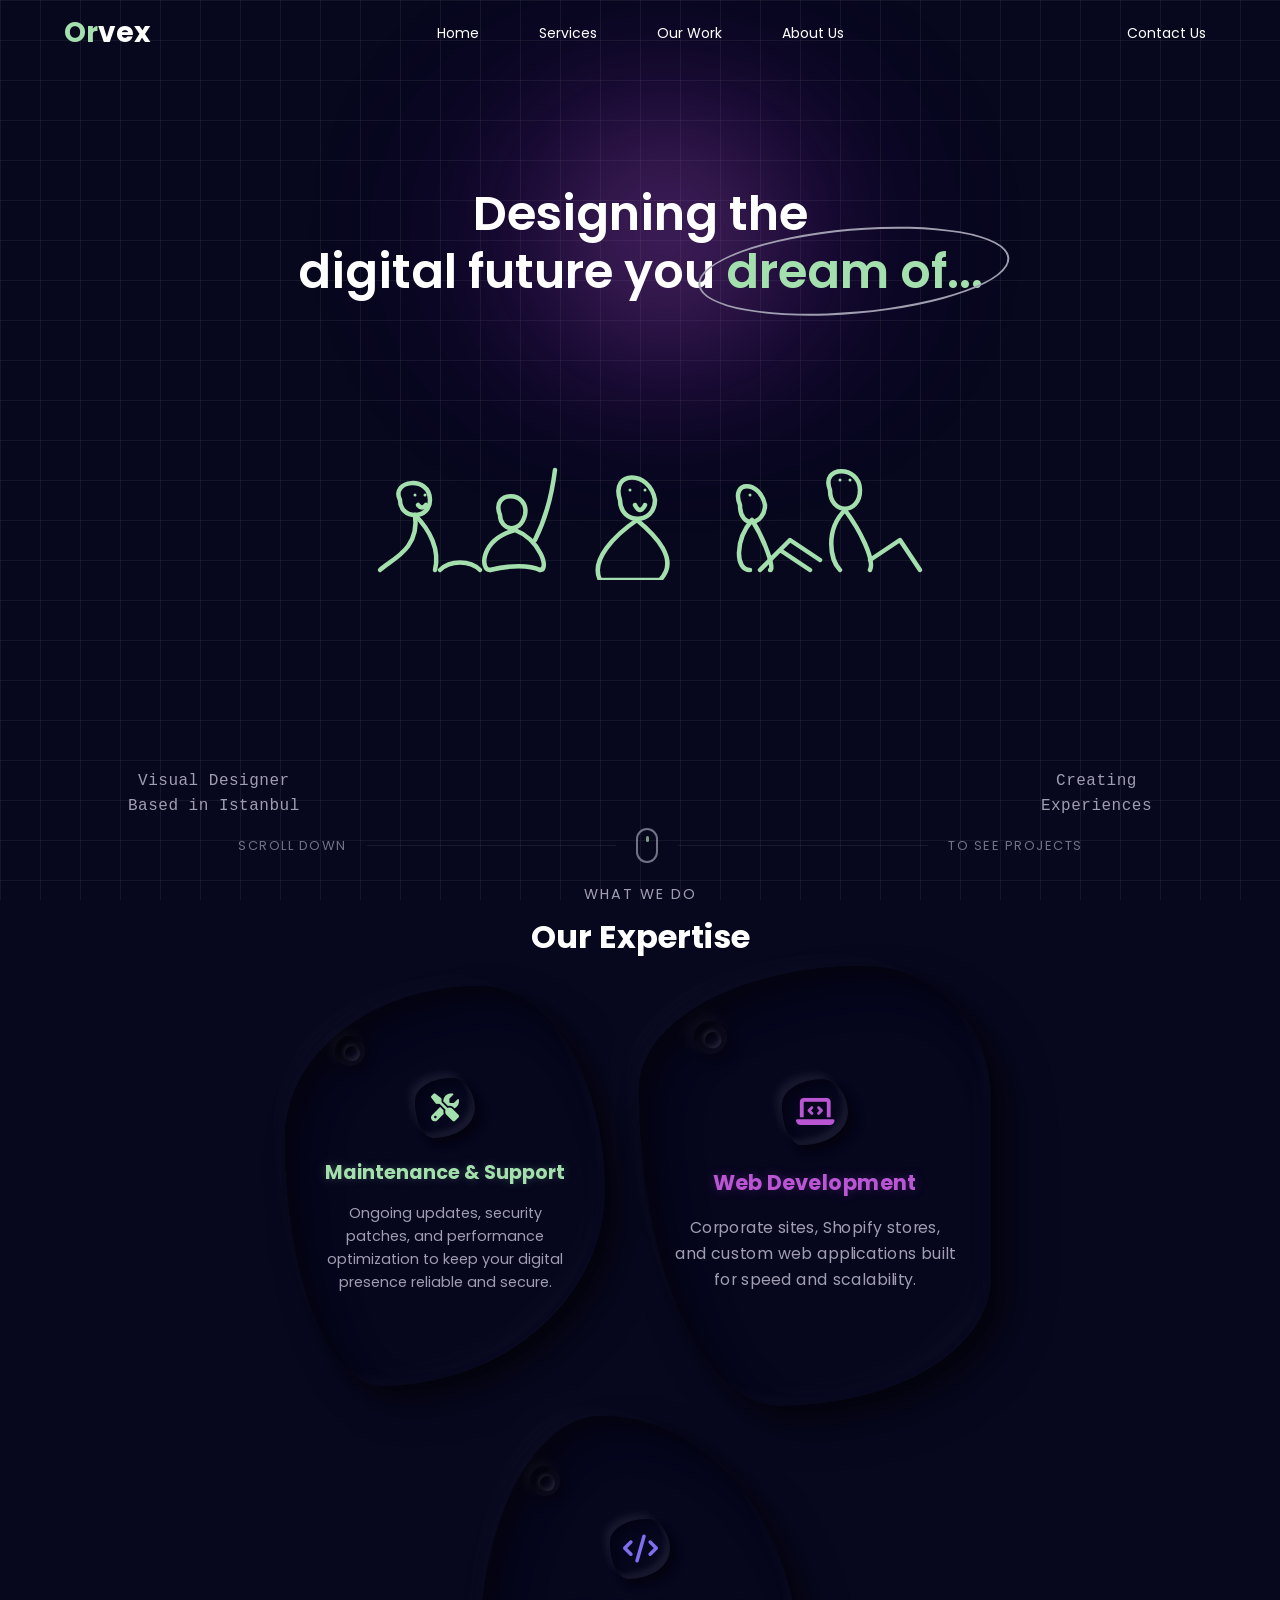
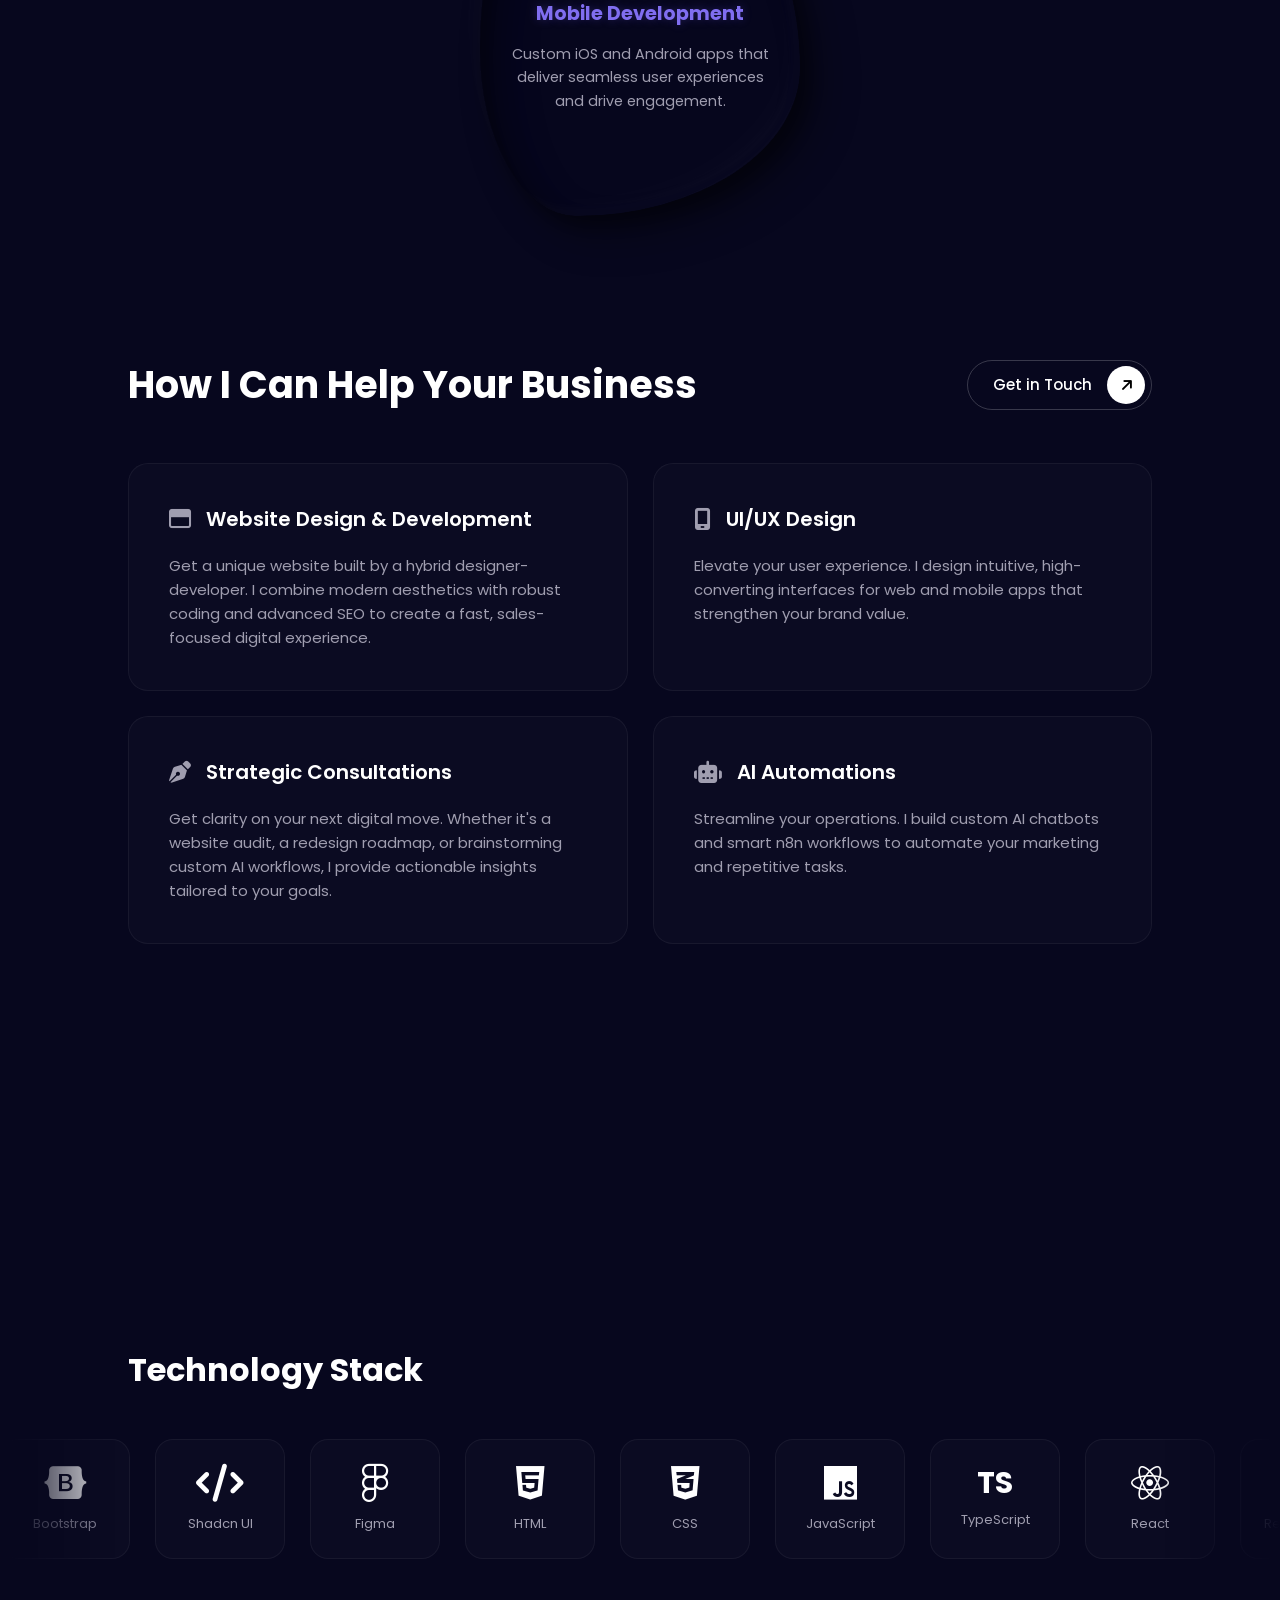
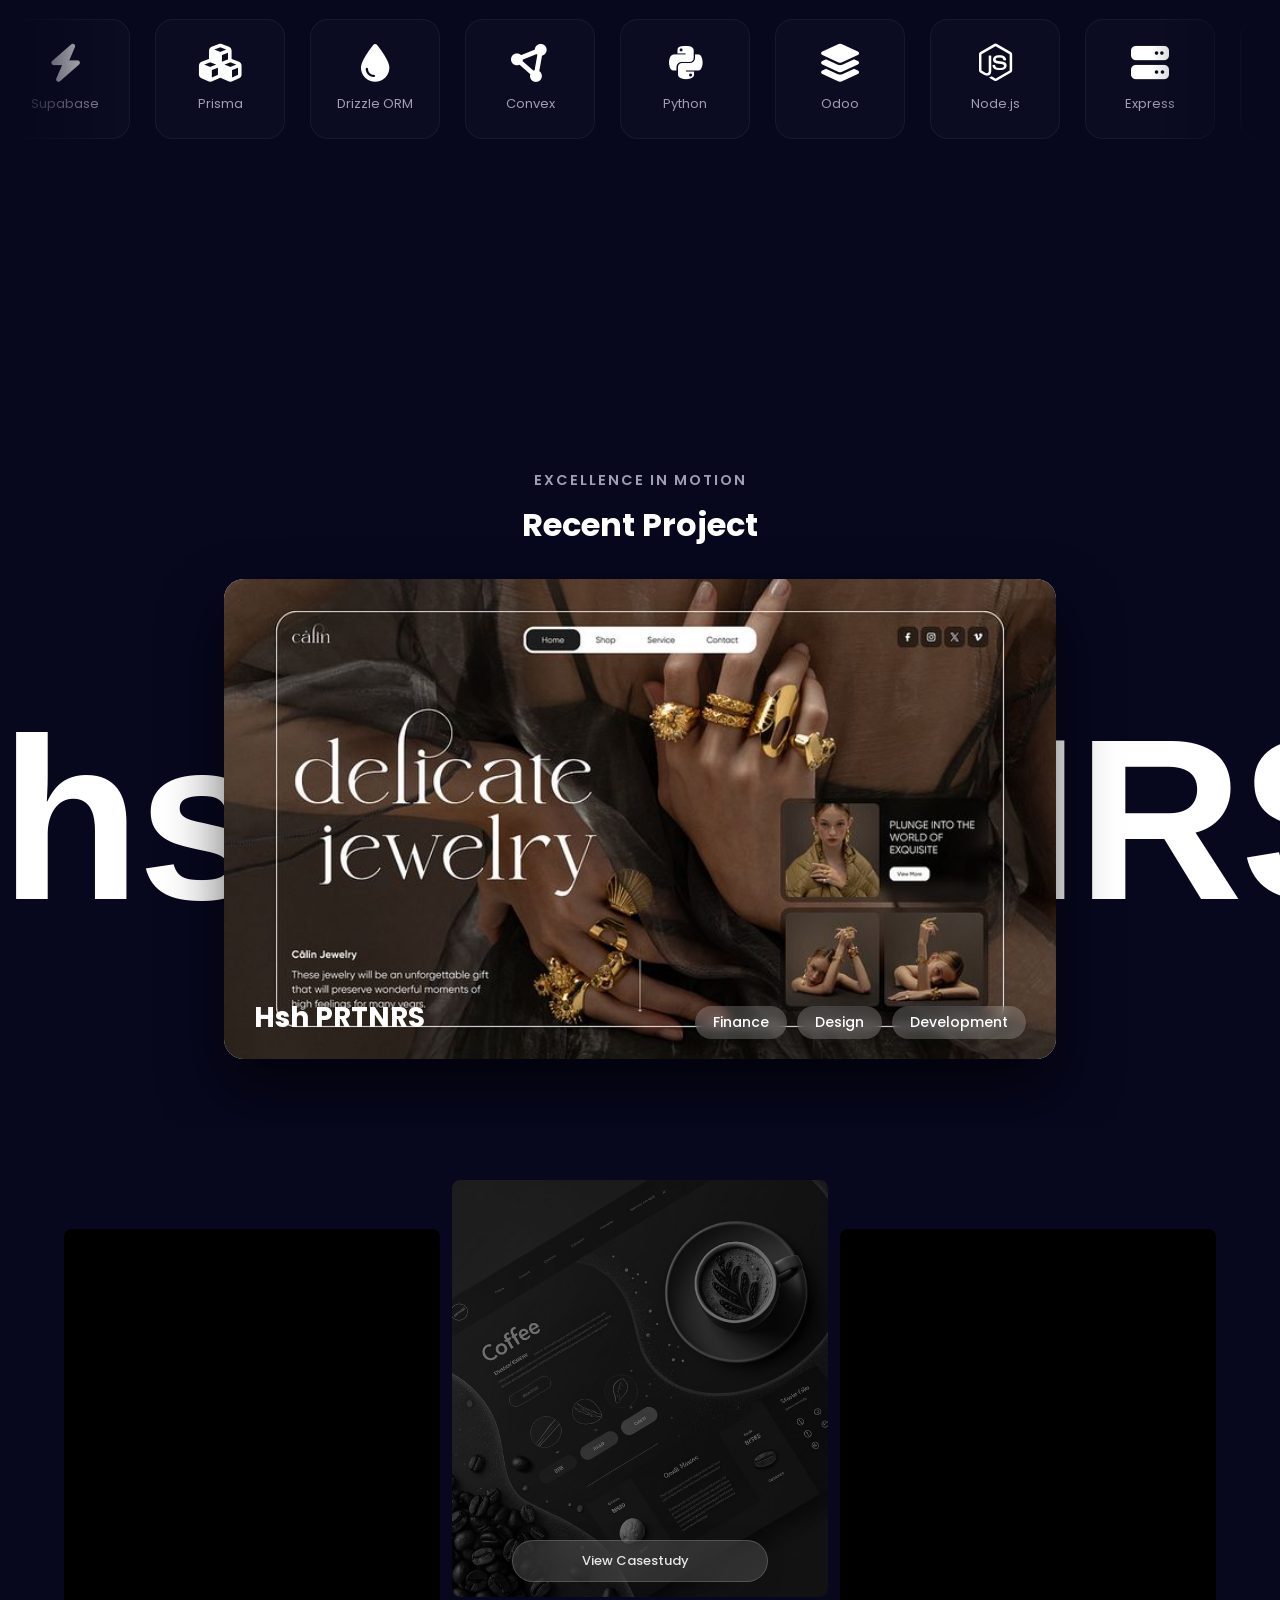
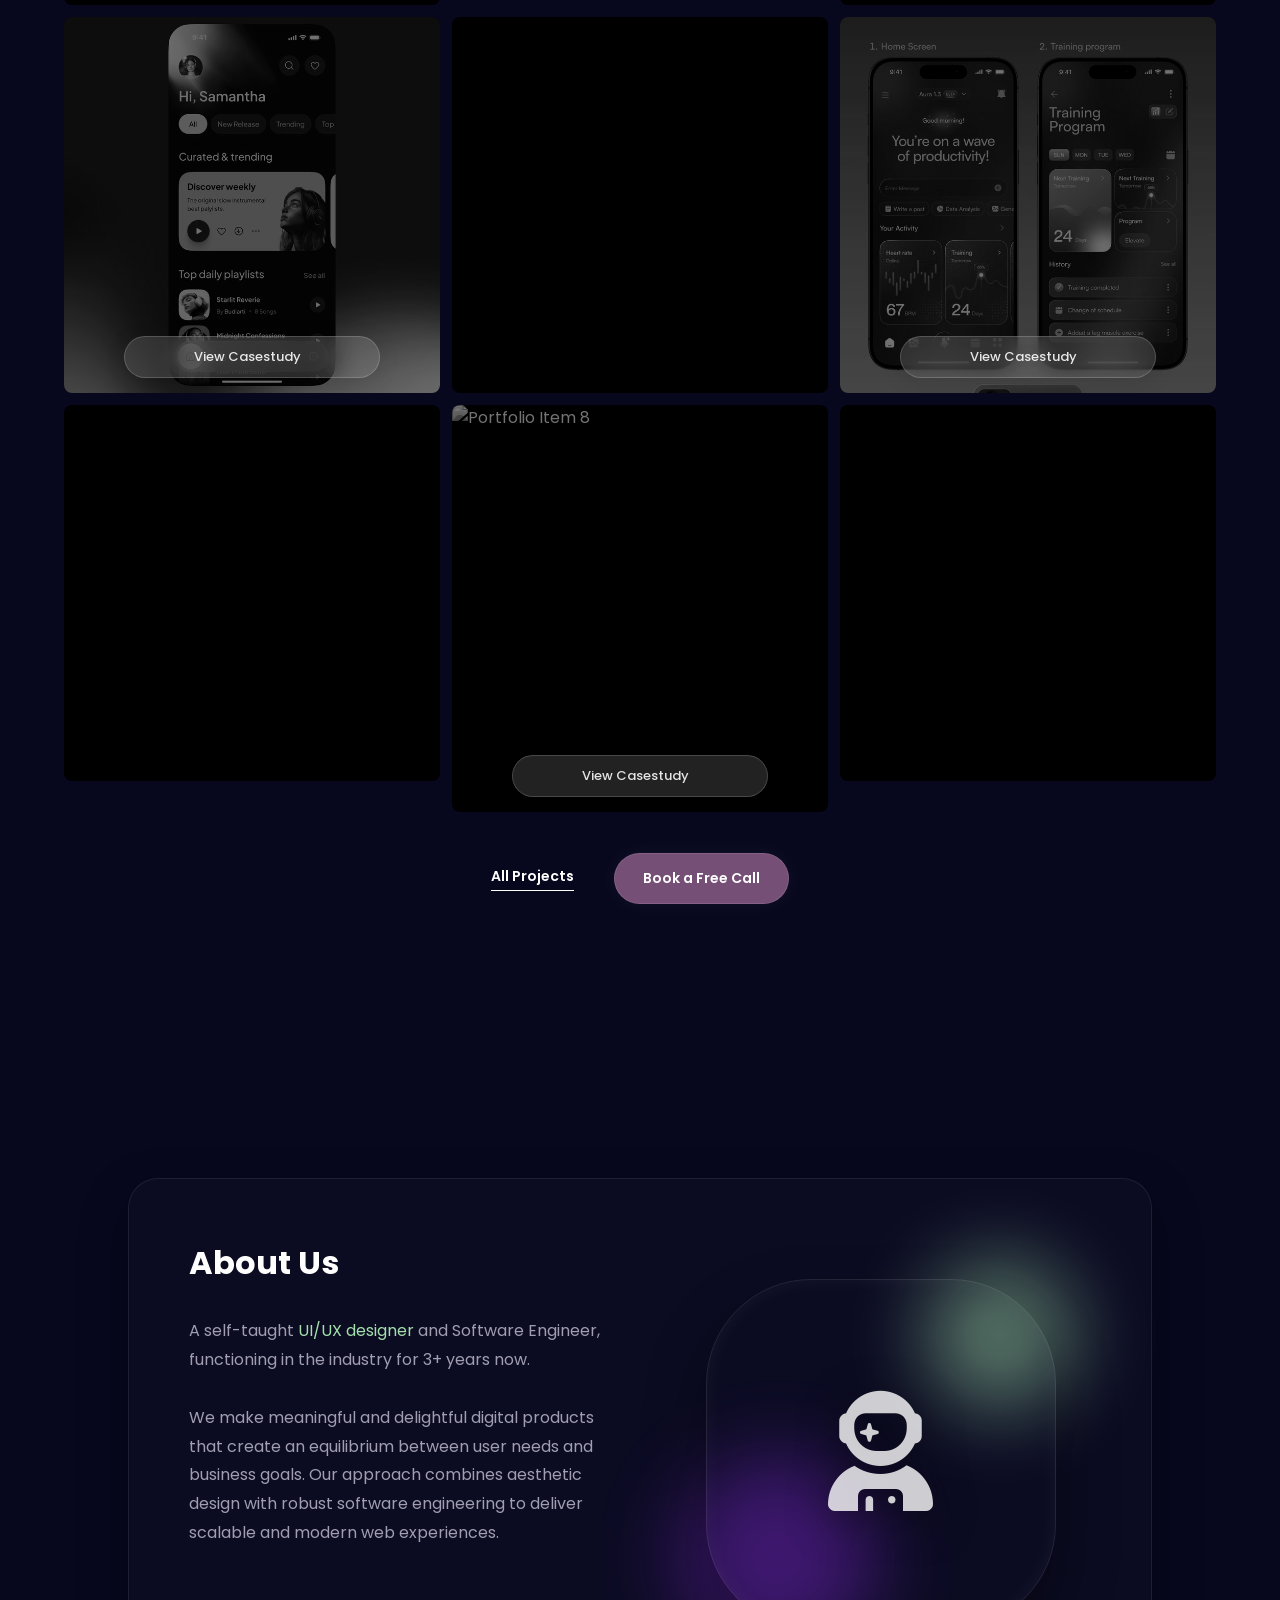
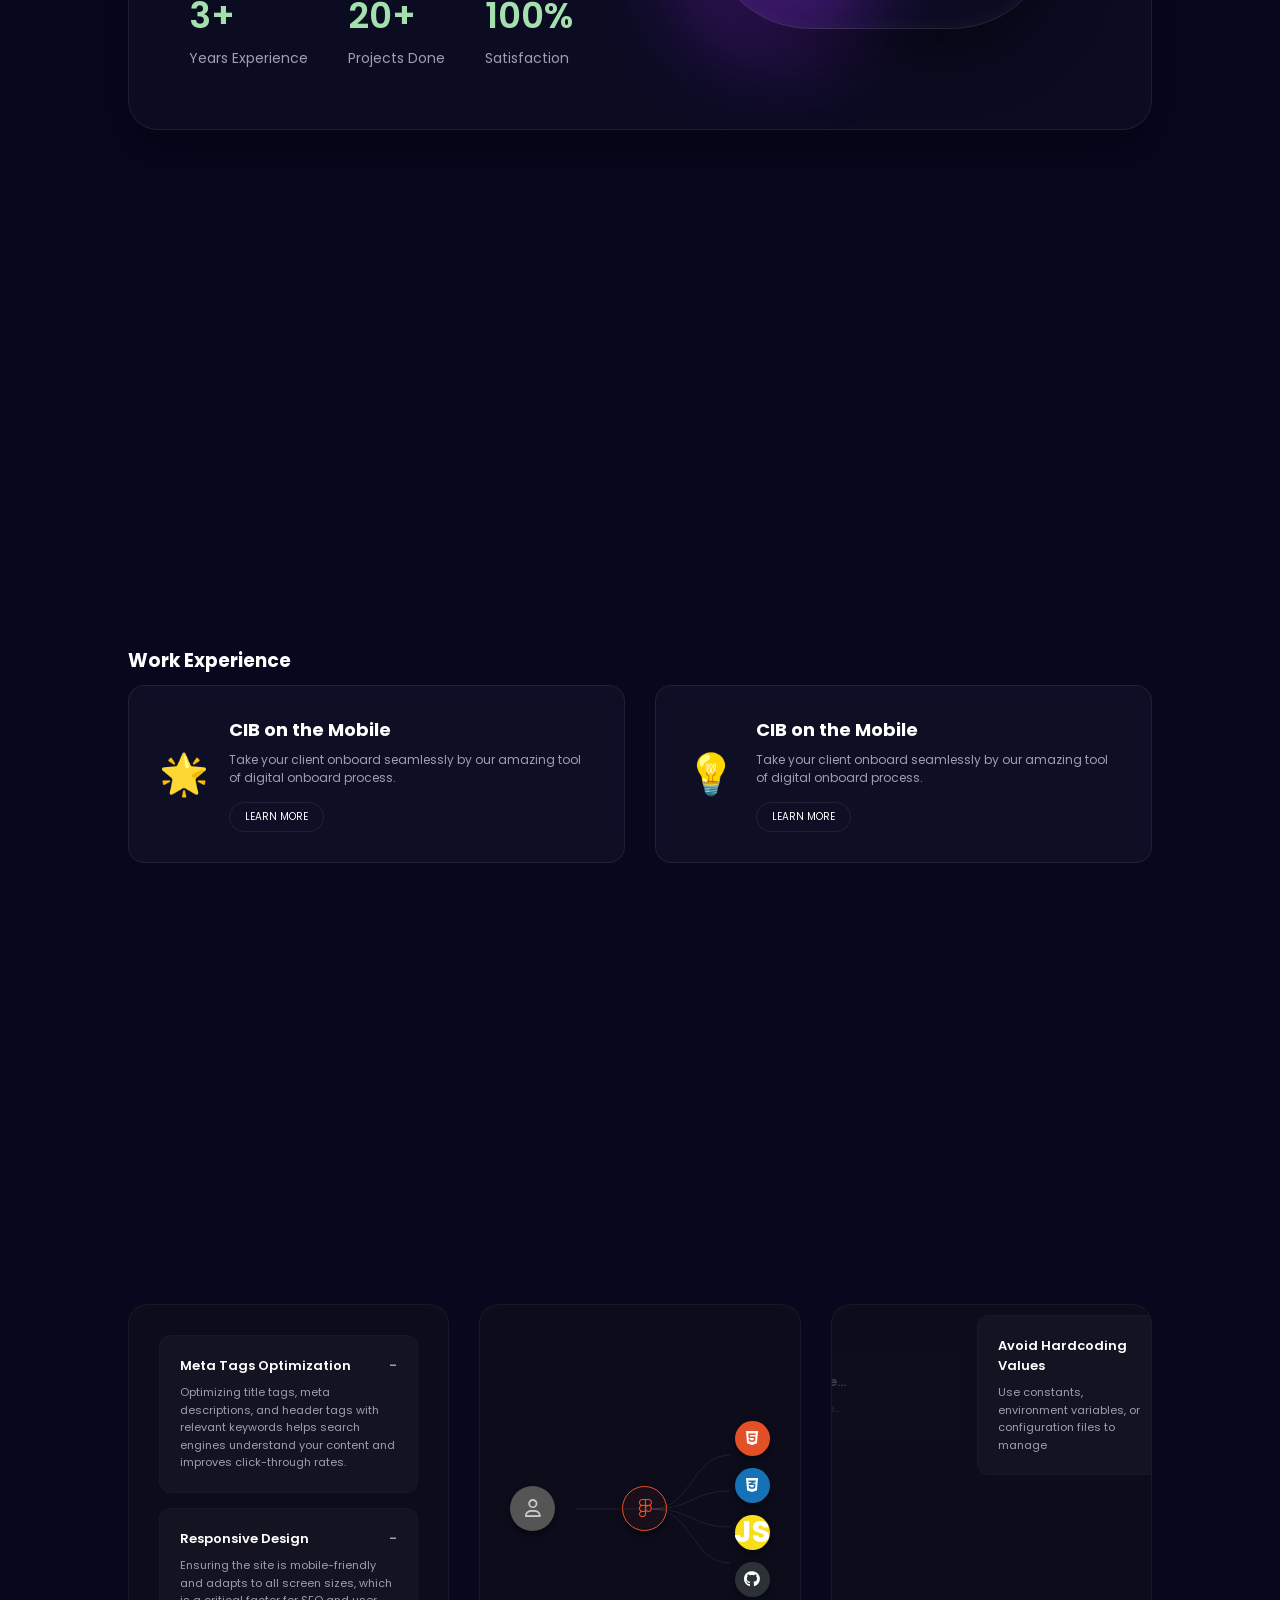
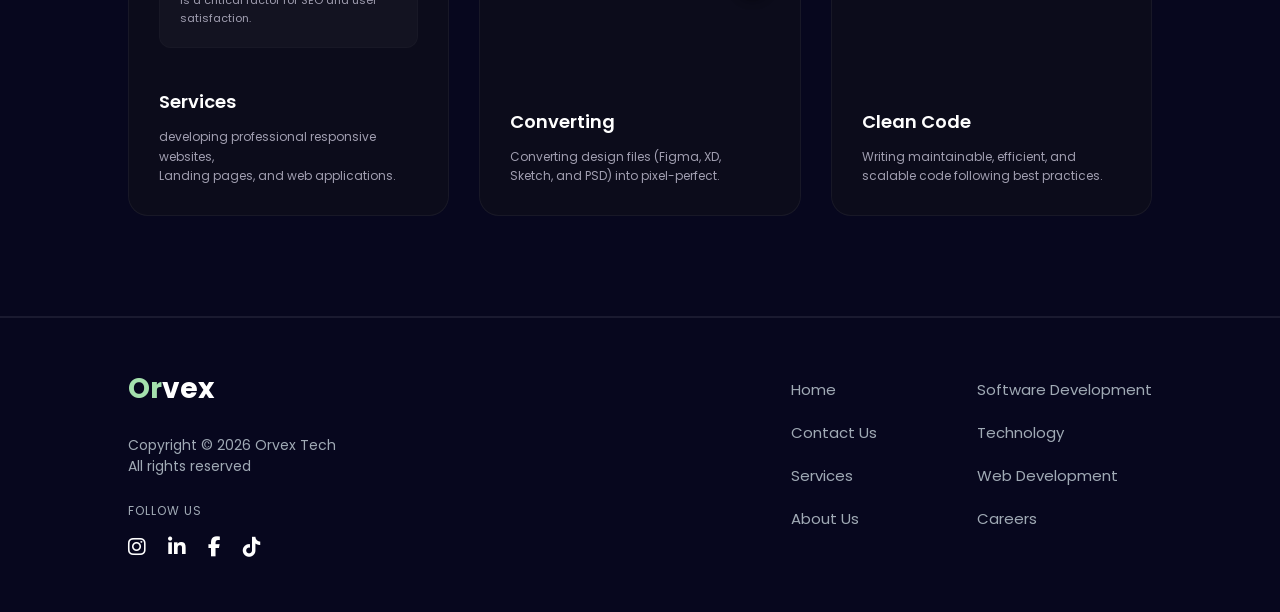
==== commit 9ae79f52: "Organize project structure and add new assets" ====
--- a/index.html
+++ b/index.html
@@ -11,6 +11,7 @@
 <body>
     <div class="bg-glow"></div>
 
+    <!-- Navigation -->
     <nav>
       <a href="index.html" class="logo" aria-label="Devory Tech home">
       <span class="orange-text">Or</span>vex
@@ -21,7 +22,7 @@
         <li><a href="#services">Services</a></li>
         <li><a href="#projects">Our Work</a></li>
         <li><a href="#about">About Us</a></li>
-        <li class="nav-contact"><a href="contact.html">Contact Us</a></li>
+        <li class="nav-contact"><a href="pages/contact-us/index.html">Contact Us</a></li>
       </ul>
 
     </nav>
@@ -35,506 +36,517 @@
 
         <div class="hero-drawing-container">
             <svg viewBox="0 0 600 250" class="team-drawing" xmlns="http://www.w3.org/2000/svg">
-              <!-- Static People -->
-              <g class="people-group" stroke="var(--accent-purple)" stroke-width="4.5" stroke-linecap="round" stroke-linejoin="round" fill="none">
-                <!-- Person 1 (Far Left) - sitting -->
-                <path d="M 60 170 C 50 150, 90 145, 90 170 C 90 190, 60 190, 60 170 Z" />
-                <circle cx="75" cy="165" r="1.5" fill="var(--accent-purple)" stroke="none" />
-                <circle cx="85" cy="165" r="1.5" fill="var(--accent-purple)" stroke="none" />
-                <path d="M 78 175 Q 82 180, 86 175" />
-                <path d="M 75 185 C 80 220, 50 230, 40 240 M 75 185 C 90 200, 100 220, 95 240 M 100 240 C 110 230, 130 230, 140 240" />
-
-                <!-- Person 2 (Pointing up) - back turned -->
-                <path d="M 160 185 C 150 160, 190 160, 185 185 C 180 205, 160 200, 160 185 Z" />
-                <path d="M 175 200 C 140 210, 140 240, 150 240 M 175 200 C 200 210, 210 240, 200 240" />
-                <path d="M 150 240 C 170 235, 190 235, 200 240" />
-                <path d="M 195 210 Q 210 180, 215 140" />
-
-                <!-- Person 3 (Center) - large front face, looking up -->
-                <path d="M 280 170 C 270 140, 310 140, 315 170 C 315 195, 280 195, 280 170 Z" />
-                <circle cx="290" cy="160" r="1.5" fill="var(--accent-purple)" stroke="none" />
-                <circle cx="305" cy="160" r="1.5" fill="var(--accent-purple)" stroke="none" />
-                <path d="M 295 175 Q 300 185, 305 175" />
-                <path d="M 297 190 C 275 205, 250 230, 260 250 L 320 250 C 340 230, 315 205, 297 190 Z" />
-                
-                <!-- Person 4 -->
-                <path d="M 400 175 C 390 150, 420 150, 425 175 C 425 195, 400 200, 400 175 Z" />
-                <circle cx="410" cy="165" r="1.5" fill="var(--accent-purple)" stroke="none" />
-                <circle cx="420" cy="165" r="1.5" fill="var(--accent-purple)" stroke="none" />
-                <path d="M 412 190 C 395 210, 395 240, 410 240 M 412 190 C 425 210, 435 240, 430 240" />
-                <path d="M 430 230 L 450 210 L 480 230 M 420 240 L 440 220 L 470 240" />
-
-                <!-- Person 5 (Far Right) -->
-                <path d="M 490 160 C 480 135, 520 135, 520 160 C 520 185, 490 185, 490 160 Z" />
-                <circle cx="500" cy="150" r="1.5" fill="var(--accent-purple)" stroke="none" />
-                <circle cx="510" cy="150" r="1.5" fill="var(--accent-purple)" stroke="none" />
-                <path d="M 505 180 C 485 200, 490 230, 500 240 M 505 180 C 520 200, 535 230, 530 240" />
-                <path d="M 530 230 L 560 210 L 580 240" />
-              </g>
-
-              <!-- Animated Circle (Oval Speech Bubble - drawn independently to stem from checkmark) -->
-              <path class="drawing-bubble" d="M 225 110 C 250 115, 300 135, 400 130 C 550 120, 570 60, 500 40 C 400 20, 150 20, 100 40 C 30 60, 40 120, 150 130 C 170 130, 190 128, 205 125" fill="none" stroke="var(--accent-purple)" stroke-width="4.5" stroke-linecap="round" stroke-linejoin="round" />
-
-              <!-- Animated Arrows -->
-              <g class="drawing-arrows" fill="none" stroke="var(--accent-purple)" stroke-width="3" stroke-linecap="round" stroke-linejoin="round">
-                <!-- Checkmark for Person 2 (acts as the tail of the bubble) -->
-                <g class="arr-check">
-                  <path d="M 205 125 L 212 135 L 225 110" stroke-width="4.5" style="stroke-dasharray: 100; stroke-dashoffset: 100;" />
+                <!-- Static People -->
+                <g class="people-group" stroke="var(--accent-purple)" stroke-width="4.5" stroke-linecap="round" stroke-linejoin="round" fill="none">
+                    <!-- Person 1 (Far Left) - sitting -->
+                    <path d="M 60 170 C 50 150, 90 145, 90 170 C 90 190, 60 190, 60 170 Z" />
+                    <circle cx="75" cy="165" r="1.5" fill="var(--accent-purple)" stroke="none" />
+                    <circle cx="85" cy="165" r="1.5" fill="var(--accent-purple)" stroke="none" />
+                    <path d="M 78 175 Q 82 180, 86 175" />
+                    <path d="M 75 185 C 80 220, 50 230, 40 240 M 75 185 C 90 200, 100 220, 95 240 M 100 240 C 110 230, 130 230, 140 240" />
+
+                    <!-- Person 2 (Pointing up) - back turned -->
+                    <path d="M 160 185 C 150 160, 190 160, 185 185 C 180 205, 160 200, 160 185 Z" />
+                    <path d="M 175 200 C 140 210, 140 240, 150 240 M 175 200 C 200 210, 210 240, 200 240" />
+                    <path d="M 150 240 C 170 235, 190 235, 200 240" />
+                    <path d="M 195 210 Q 210 180, 215 140" />
+
+                    <!-- Person 3 (Center) - large front face, looking up -->
+                    <path d="M 280 170 C 270 140, 310 140, 315 170 C 315 195, 280 195, 280 170 Z" />
+                    <circle cx="290" cy="160" r="1.5" fill="var(--accent-purple)" stroke="none" />
+                    <circle cx="305" cy="160" r="1.5" fill="var(--accent-purple)" stroke="none" />
+                    <path d="M 295 175 Q 300 185, 305 175" />
+                    <path d="M 297 190 C 275 205, 250 230, 260 250 L 320 250 C 340 230, 315 205, 297 190 Z" />
+                    
+                    <!-- Person 4 -->
+                    <path d="M 400 175 C 390 150, 420 150, 425 175 C 425 195, 400 200, 400 175 Z" />
+                    <circle cx="410" cy="165" r="1.5" fill="var(--accent-purple)" stroke="none" />
+                    <circle cx="420" cy="165" r="1.5" fill="var(--accent-purple)" stroke="none" />
+                    <path d="M 412 190 C 395 210, 395 240, 410 240 M 412 190 C 425 210, 435 240, 430 240" />
+                    <path d="M 430 230 L 450 210 L 480 230 M 420 240 L 440 220 L 470 240" />
+
+                    <!-- Person 5 (Far Right) -->
+                    <path d="M 490 160 C 480 135, 520 135, 520 160 C 520 185, 490 185, 490 160 Z" />
+                    <circle cx="500" cy="150" r="1.5" fill="var(--accent-purple)" stroke="none" />
+                    <circle cx="510" cy="150" r="1.5" fill="var(--accent-purple)" stroke="none" />
+                    <path d="M 505 180 C 485 200, 490 230, 500 240 M 505 180 C 520 200, 535 230, 530 240" />
+                    <path d="M 530 230 L 560 210 L 580 240" />
                 </g>
 
-                <g class="arr1">
-                  <path d="M 90 140 Q 120 90, 110 50" />
-                  <circle cx="110" cy="50" r="4" fill="var(--accent-purple)" stroke="none" />
+                <!-- Animated Circle (Oval Speech Bubble - drawn independently to stem from checkmark) -->
+                <path class="drawing-bubble" d="M 225 110 C 250 115, 300 135, 400 130 C 550 120, 570 60, 500 40 C 400 20, 150 20, 100 40 C 30 60, 40 120, 150 130 C 170 130, 190 128, 205 125" fill="none" stroke="var(--accent-purple)" stroke-width="4.5" stroke-linecap="round" stroke-linejoin="round" />
+
+                <!-- Animated Arrows -->
+                <g class="drawing-arrows" fill="none" stroke="var(--accent-purple)" stroke-width="3" stroke-linecap="round" stroke-linejoin="round">
+                    <!-- Checkmark for Person 2 (acts as the tail of the bubble) -->
+                    <g class="arr-check">
+                      <path d="M 205 125 L 212 135 L 225 110" stroke-width="4.5" style="stroke-dasharray: 100; stroke-dashoffset: 100;" />
+                    </g>
+
+                    <g class="arr1">
+                      <path d="M 90 140 Q 120 90, 110 50" />
+                      <circle cx="110" cy="50" r="4" fill="var(--accent-purple)" stroke="none" />
+                    </g>
+
+                    <g class="arr2">
+                      <path d="M 315 135 Q 330 90, 320 60" />
+                      <circle cx="320" cy="60" r="4" fill="var(--accent-purple)" stroke="none" />
+                    </g>
+
+                    <g class="arr3">
+                      <path d="M 400 145 Q 380 90, 400 70" />
+                      <circle cx="400" cy="70" r="4" fill="var(--accent-purple)" stroke="none" />
+                    </g>
+                    
+                    <g class="arr4">
+                      <path d="M 490 130 Q 460 70, 490 50" />
+                      <circle cx="490" cy="50" r="4" fill="var(--accent-purple)" stroke="none" />
+                    </g>
                 </g>
-
-                <g class="arr2">
-                  <path d="M 315 135 Q 330 90, 320 60" />
-                  <circle cx="320" cy="60" r="4" fill="var(--accent-purple)" stroke="none" />
-                </g>
-
-                <g class="arr3">
-                  <path d="M 400 145 Q 380 90, 400 70" />
-                  <circle cx="400" cy="70" r="4" fill="var(--accent-purple)" stroke="none" />
-                </g>
-                
-                <g class="arr4">
-                  <path d="M 490 130 Q 460 70, 490 50" />
-                  <circle cx="490" cy="50" r="4" fill="var(--accent-purple)" stroke="none" />
-                </g>
-              </g>
             </svg>
         </div>
 
-        <div class="hero-bottom-info">
-            <div class="hero-info-left hero-bottom-text">
-                Visual Designer<br>
-                Based in Istanbul
-            </div>
-            <div class="hero-info-right hero-bottom-text">
-                Creating<br>
-                Experiences
+            <div class="hero-bottom-info">
+                <div class="hero-info-left hero-bottom-text">
+                    Visual Designer<br>
+                    Based in Istanbul
+                </div>
+                <div class="hero-info-right hero-bottom-text">
+                    Creating<br>
+                    Experiences
+                </div>
+            </div>
+
+            <div class="scroll-down-indicator">
+                <span class="scroll-label">Scroll down</span>
+                <div class="scroll-dash"></div>
+                <div class="scroll-mouse">
+                    <div class="scroll-wheel"></div>
+                </div>
+                <div class="scroll-dash"></div>
+                <span class="scroll-label">to see projects</span>
+            </div>
+    </header>
+
+        <!-- Services Section -->
+        <section class="services-section reveal" id="services">
+            <span class="section-subtitle">What We Do</span>
+            <h3 class="section-title">Our Expertise</h3>
+            <div class="services-carousel">
+                <!-- Left Card -->
+                <div class="service-card side-card card--one">
+                    <div class="service-icon">
+                        <i class="fa-solid fa-screwdriver-wrench"></i>
+                    </div>
+                    <h4>Maintenance & Support</h4>
+                    <p>Ongoing updates, security patches, and performance optimization to keep your digital presence reliable and secure.</p>
+                </div>
+
+                <!-- Center Card -->
+                <div class="service-card center-card card--two">
+                      <div class="service-icon">
+                        <i class="fa-solid fa-laptop-code"></i>
+                    </div>
+                    <h4>Web Development</h4>
+                    <p>Corporate sites, Shopify stores, and custom web applications built for speed and scalability.</p>
+                </div>
+
+                <!-- Right Card -->
+                <div class="service-card side-card card--three">
+                    <div class="service-icon">
+                        <i class="fa-solid fa-code"></i>
+                    </div>
+                    <h4>Mobile Development</h4>
+                    <p>Custom iOS and Android apps that deliver seamless user experiences and drive engagement.</p>
+                </div>
+            </div>
+        </section>
+
+        <!-- Help Business Section -->
+        <section class="help-section reveal">
+            <div class="help-container">
+                <div class="help-header">
+                    <h3 class="section-title" style="text-align: left; margin: 0; font-size: 38px; width: auto;">How I Can Help Your Business</h3>
+                    <a href="pages/contact-us/index.html" target="_blank" class="get-in-touch-btn">Get in Touch <span class="icon-circle"><i class="fa-solid fa-arrow-up" style="transform: rotate(45deg);"></i></span></a>
+                </div>
+                
+                <div class="help-grid">
+                    <div class="help-card">
+                        <div class="help-card-header">
+                            <i class="fa-regular fa-window-maximize"></i>
+                            <h4>Website Design & Development</h4>
+                        </div>
+                        <p>Get a unique website built by a hybrid designer-developer. I combine modern aesthetics with robust coding and advanced SEO to create a fast, sales-focused digital experience.</p>
+                    </div>
+                    
+                    <div class="help-card">
+                        <div class="help-card-header">
+                            <i class="fa-solid fa-mobile-screen"></i>
+                            <h4>UI/UX Design</h4>
+                        </div>
+                        <p>Elevate your user experience. I design intuitive, high-converting interfaces for web and mobile apps that strengthen your brand value.</p>
+                    </div>
+                    
+                    <div class="help-card">
+                        <div class="help-card-header">
+                            <i class="fa-solid fa-pen-nib"></i>
+                            <h4>Strategic Consultations</h4>
+                        </div>
+                        <p>Get clarity on your next digital move. Whether it's a website audit, a redesign roadmap, or brainstorming custom AI workflows, I provide actionable insights tailored to your goals.</p>
+                    </div>
+                    
+                    <div class="help-card">
+                        <div class="help-card-header">
+                            <i class="fa-solid fa-robot"></i>
+                            <h4>AI Automations</h4>
+                        </div>
+                        <p>Streamline your operations. I build custom AI chatbots and smart n8n workflows to automate your marketing and repetitive tasks.</p>
+                    </div>
+                </div>
+            </div>
+        </section>
+
+        <!-- Technology Stack Section -->
+        <section class="tech-stack-section reveal">
+            <h3 class="section-title" style="text-align: left; padding-left: 10%; margin-bottom: 30px;">Technology Stack</h3>
+            
+            <div class="marquee-container">
+                <div class="marquee-content">
+                    <!-- Group 1 -->
+                    <div class="marquee-group">
+                        <div class="tech-box"><i class="fa-brands fa-bootstrap"></i><span>Bootstrap</span></div>
+                        <div class="tech-box"><i class="fa-solid fa-code"></i><span>Shadcn UI</span></div>
+                        <div class="tech-box"><i class="fa-brands fa-figma"></i><span>Figma</span></div>
+                        <div class="tech-box"><i class="fa-brands fa-html5"></i><span>HTML</span></div>
+                        <div class="tech-box"><i class="fa-brands fa-css3-alt"></i><span>CSS</span></div>
+                        <div class="tech-box"><i class="fa-brands fa-js"></i><span>JavaScript</span></div>
+                        <div class="tech-box"><div class="icon-text">TS</div><span>TypeScript</span></div>
+                        <div class="tech-box"><i class="fa-brands fa-react"></i><span>React</span></div>
+                        <div class="tech-box"><i class="fa-solid fa-mobile-screen"></i><span>React Native</span></div>
+                        <div class="tech-box"><i class="fa-solid fa-angle-up"></i><span>Expo</span></div>
+                    </div>
+                    <!-- Group 2 (Clone for seamless loop) -->
+                    <div class="marquee-group" aria-hidden="true">
+                        <div class="tech-box"><i class="fa-brands fa-bootstrap"></i><span>Bootstrap</span></div>
+                        <div class="tech-box"><i class="fa-solid fa-code"></i><span>Shadcn UI</span></div>
+                        <div class="tech-box"><i class="fa-brands fa-figma"></i><span>Figma</span></div>
+                        <div class="tech-box"><i class="fa-brands fa-html5"></i><span>HTML</span></div>
+                        <div class="tech-box"><i class="fa-brands fa-css3-alt"></i><span>CSS</span></div>
+                        <div class="tech-box"><i class="fa-brands fa-js"></i><span>JavaScript</span></div>
+                        <div class="tech-box"><div class="icon-text">TS</div><span>TypeScript</span></div>
+                        <div class="tech-box"><i class="fa-brands fa-react"></i><span>React</span></div>
+                        <div class="tech-box"><i class="fa-solid fa-mobile-screen"></i><span>React Native</span></div>
+                        <div class="tech-box"><i class="fa-solid fa-angle-up"></i><span>Expo</span></div>
+                    </div>
+                </div>
+            </div>
+
+            <div class="marquee-container" style="margin-top: 30px;">
+                <div class="marquee-content fast">
+                    <!-- Group 1 -->
+                    <div class="marquee-group">
+                        <div class="tech-box"><i class="fa-solid fa-bolt"></i><span>Supabase</span></div>
+                        <div class="tech-box"><i class="fa-solid fa-cubes"></i><span>Prisma</span></div>
+                        <div class="tech-box"><i class="fa-solid fa-droplet"></i><span>Drizzle ORM</span></div>
+                        <div class="tech-box"><i class="fa-solid fa-circle-nodes"></i><span>Convex</span></div>
+                        <div class="tech-box"><i class="fa-brands fa-python"></i><span>Python</span></div>
+                        <div class="tech-box"><i class="fa-solid fa-layer-group"></i><span>Odoo</span></div>
+                        <div class="tech-box"><i class="fa-brands fa-node-js"></i><span>Node.js</span></div>
+                        <div class="tech-box"><i class="fa-solid fa-server"></i><span>Express</span></div>
+                        <div class="tech-box"><div class="icon-text">N</div><span>NextJS</span></div>
+                        <div class="tech-box"><i class="fa-solid fa-database"></i><span>PostgreSQL</span></div>
+                    </div>
+                    <!-- Group 2 (Clone for seamless loop) -->
+                    <div class="marquee-group" aria-hidden="true">
+                        <div class="tech-box"><i class="fa-solid fa-bolt"></i><span>Supabase</span></div>
+                        <div class="tech-box"><i class="fa-solid fa-cubes"></i><span>Prisma</span></div>
+                        <div class="tech-box"><i class="fa-solid fa-droplet"></i><span>Drizzle ORM</span></div>
+                        <div class="tech-box"><i class="fa-solid fa-circle-nodes"></i><span>Convex</span></div>
+                        <div class="tech-box"><i class="fa-brands fa-python"></i><span>Python</span></div>
+                        <div class="tech-box"><i class="fa-solid fa-layer-group"></i><span>Odoo</span></div>
+                        <div class="tech-box"><i class="fa-brands fa-node-js"></i><span>Node.js</span></div>
+                        <div class="tech-box"><i class="fa-solid fa-server"></i><span>Express</span></div>
+                        <div class="tech-box"><div class="icon-text">N</div><span>NextJS</span></div>
+                        <div class="tech-box"><i class="fa-solid fa-database"></i><span>PostgreSQL</span></div>
+                    </div>
+                </div>
+            </div>
+        </section>
+
+        <!-- Recent Project Section -->
+        <section class="recent-projects-section reveal" id="projects">
+            <span class="portfolio-subtitle">EXCELLENCE IN MOTION</span>
+            <h3 class="section-title">Recent Project</h3>
+            
+            <div class="project-showcase">
+                <!-- Background Moving Text -->
+                <div class="moving-bg-text-container">
+                    <div class="moving-bg-text">
+                        <span>hsh PRTNRS&nbsp;&nbsp;&nbsp;&nbsp;</span>
+                        <span>hsh PRTNRS&nbsp;&nbsp;&nbsp;&nbsp;</span>
+                        <span>hsh PRTNRS&nbsp;&nbsp;&nbsp;&nbsp;</span>
+                        <span>hsh PRTNRS&nbsp;&nbsp;&nbsp;&nbsp;</span>
+                    </div>
+                </div>
+                
+                <!-- Foreground Project Card -->
+                <div class="project-glass-card">
+                    <div class="project-card-inner">
+                        <!-- Inner Image Placeholder -->
+                        <div class="project-image-placeholder">
+                            <img src="assets/images/website-1.jpg" alt="Project Preview" class="project-image">
+                        </div>
+                        
+                        <div class="project-overlay-info">
+                            <div class="project-brand">hsh PRTNRS</div>
+                            <div class="project-tags">
+                                <span class="tag">Finance</span>
+                                <span class="tag">Design</span>
+                                <span class="tag">Development</span>
+                            </div>
+                        </div>
+                    </div>
+                </div>
+            </div>
+        </section>
+
+        <!-- Case Studies Section -->
+        <section id="portfolio" class="portfolio-section reveal">
+            <div class="portfolio-grid">
+                <!-- Item 1 -->
+                <div class="portfolio-item">
+                    <video src="assets/videos/Video Project 1.mp4" autoplay loop muted playsinline alt="Portfolio Item 1"></video>
+                </div>
+                <!-- Item 2 -->
+                <div class="portfolio-item tall darkened-item">
+                    <img src="assets/images/web2.jpg" alt="Portfolio Item 2">
+                    <button class="view-case-btn">View Casestudy <i class="fa-solid fa-arrow-up-right"></i></button>
+                </div>
+                <!-- Item 3 -->
+                <div class="portfolio-item">
+                    <video src="assets/videos/From KlickPin CF WEBSITE UI_UX DESIGN [Video] _ Web design Portfolio web design Ux design - Pin-703756180534411.mp4" autoplay loop muted playsinline alt="Portfolio Item 3"></video>
+                </div>
+                <!-- Item 4 -->
+                <div class="portfolio-item darkened-item">
+                    <img src="assets/images/app1.jpg" alt="Portfolio Item 4">
+                    <button class="view-case-btn">View Casestudy <i class="fa-solid fa-arrow-up-right"></i></button>
+                </div>
+                <!-- Item 5 -->
+                <div class="portfolio-item">
+                    <video src="assets/videos/video5.mp4" autoplay loop muted playsinline alt="Portfolio Item 5"></video>
+                </div>
+                <!-- Item 6 -->
+                <div class="portfolio-item darkened-item">
+                    <img src="assets/images/app2.jpg" alt="Portfolio Item 6">
+                    <button class="view-case-btn">View Casestudy <i class="fa-solid fa-arrow-up-right"></i></button>
+                </div>
+                <!-- Item 7 -->
+                <div class="portfolio-item img7">
+                    <video src="assets/videos/From KlickPin CF WEBSITE UI_UX DESIGN [Video] _ Web design Portfolio web design Ux design - Pin-703756180534411.mp4" autoplay loop muted playsinline alt="Portfolio Item 3"></video>
+                </div>
+                <!-- Item 8 -->
+                <div class="portfolio-item tall-bottom darkened-item">
+                    <img src="assets/images/app4.jpg" alt="Portfolio Item 8">
+                    <button class="view-case-btn">View Casestudy <i class="fa-solid fa-arrow-up-right"></i></button>
+                </div>
+                <!-- Item 9 -->
+                <div class="portfolio-item">
+                    <video src="assets/videos/Video Project 1.mp4" autoplay loop muted playsinline alt="Portfolio Item 1"></video>
+                </div>
+
+            </div>
+
+            <div class="portfolio-footer">
+                <a href="pages/all Projects/index.html" class="all-projects-link" target="_blank">All Projects</a>
+                <a href="pages/contact-us/index.html" class="book-call-btn" target="_blank">Book a Free Call</a>
+            </div>
+        </section>
+
+        <!-- About Us Section -->
+        <section class="about-section reveal" id="about">
+            <div class="about-container">
+                <div class="about-content">
+                    <h3 class="section-title" style="text-align: left; margin-bottom: 30px;">About Us</h3>
+                    <p class="about-bio">
+                        A self-taught <span class="orange-text">UI/UX designer</span> and Software Engineer, functioning in the industry for 3+ years now.<br><br>
+                        We make meaningful and delightful digital products that create an equilibrium between user needs and business goals. Our approach combines aesthetic design with robust software engineering to deliver scalable and modern web experiences.
+                    </p>
+                    
+                    <div class="about-stats">
+                        <div class="stat-item">
+                            <h4 class="stat-number">3+</h4>
+                            <p>Years Experience</p>
+                        </div>
+                        <div class="stat-item">
+                            <h4 class="stat-number">20+</h4>
+                            <p>Projects Done</p>
+                        </div>
+                        <div class="stat-item">
+                            <h4 class="stat-number">100%</h4>
+                            <p>Satisfaction</p>
+                        </div>
+                    </div>
+                </div>
+                
+                <div class="about-visual">
+                    <div class="about-glass-frame">
+                        <div class="about-abstract-shape primary"></div>
+                        <div class="about-abstract-shape secondary"></div>
+                        <div class="about-photo-placeholder">
+                            <i class="fa-solid fa-user-astronaut"></i>
+                        </div>
+                    </div>
+                </div>
+            </div>
+        </section>
+
+        <section class="work-experience reveal">
+            <h3>Work Experience</h3>
+            <div class="cards-grid">
+                <div class="glass-card">
+                    <div class="card-icon">🌟</div>
+                    <div class="card-content">
+                        <h4>CIB on the Mobile</h4>
+                        <p>Take your client onboard seamlessly by our amazing tool of digital onboard process.</p>
+                        <button class="learn-more">LEARN MORE</button>
+                    </div>
+                </div>
+                <div class="glass-card">
+                    <div class="card-icon">💡</div>
+                    <div class="card-content">
+                        <h4>CIB on the Mobile</h4>
+                        <p>Take your client onboard seamlessly by our amazing tool of digital onboard process.</p>
+                        <button class="learn-more">LEARN MORE</button>
+                    </div>
+                </div>
+            </div>
+        </section>
+
+        <!-- No more .main-container wrapper here -->
+
+     <!-- Features Grid Section -->
+        <section class="features-grid-section reveal">
+            <div class="features-layout">
+                
+                <!-- Card 1: Services -->
+                <div class="feature-b-card">
+                    <div class="feature-b-top col-stack">
+                        <div class="inner-feature-box">
+                            <h5>Meta Tags Optimization<span style="color:var(--text-secondary)">-</span></h5>
+                            <p>Optimizing title tags, meta descriptions, and header tags with relevant keywords helps search engines understand your content and improves click-through rates.</p>
+                        </div>
+                        <div class="inner-feature-box">
+                            <h5>Responsive Design<span style="color:var(--text-secondary)">-</span></h5>
+                            <p>Ensuring the site is mobile-friendly and adapts to all screen sizes, which is a critical factor for SEO and user satisfaction.</p>
+                        </div>
+                    </div>
+                    <div class="feature-b-bottom">
+                        <h4>Services</h4>
+                        <p>developing professional responsive websites,<br>Landing pages, and web applications.</p>
+                    </div>
+                </div>
+
+                <!-- Card 2: Converting -->
+                <div class="feature-b-card">
+                    <div class="feature-b-top feature-diagram">
+                        <svg class="diagram-lines" viewBox="0 0 300 200" preserveAspectRatio="none">
+                            <!-- Path from User to Figma -->
+                            <path d="M 50 100 C 100 100, 100 100, 150 100" stroke="rgba(255,255,255,0.1)" stroke-width="1" fill="none" />
+                            <!-- Paths from Figma to technologies -->
+                            <path d="M 150 100 C 200 100, 200 40, 250 40" stroke="rgba(255,255,255,0.1)" stroke-width="1" fill="none" />
+                            <path d="M 150 100 C 200 100, 200 80, 250 80" stroke="rgba(255,255,255,0.1)" stroke-width="1" fill="none" />
+                            <path d="M 150 100 C 200 100, 200 120, 250 120" stroke="rgba(255,255,255,0.1)" stroke-width="1" fill="none" />
+                            <path d="M 150 100 C 200 100, 200 160, 250 160" stroke="rgba(255,255,255,0.1)" stroke-width="1" fill="none" />
+                        </svg>
+                        
+                        <div class="diagram-node node-user">
+                            <i class="fa-regular fa-user"></i>
+                        </div>
+                        
+                        <div class="diagram-node node-figma">
+                            <i class="fa-brands fa-figma"></i>
+                        </div>
+                        
+                        <div class="diagram-col-right">
+                            <div class="diagram-node node-html"><i class="fa-brands fa-html5"></i></div>
+                            <div class="diagram-node node-css"><i class="fa-brands fa-css3-alt"></i></div>
+                            <div class="diagram-node node-js"><span class="icon-text text-js">JS</span></div>
+                            <div class="diagram-node node-github"><i class="fa-brands fa-github"></i></div>
+                        </div>
+                    </div>
+                    <div class="feature-b-bottom">
+                        <h4>Converting</h4>
+                        <p>Converting design files (Figma, XD,<br>Sketch, and PSD) into pixel-perfect.</p>
+                    </div>
+                </div>
+
+                <!-- Card 3: Clean Code -->
+                <div class="feature-b-card">
+                    <div class="feature-b-top clean-code-scroll">
+                        <!-- Added an extra box to simulate scrolling off-screen items like the image -->
+                        <div class="inner-feature-box faded">
+                            <h5>Use...</h5>
+                            <p>use...</p>
+                        </div>
+                        <div class="inner-feature-box">
+                            <h5>Avoid Hardcoding Values</h5>
+                            <p>Use constants, environment variables, or configuration files to manage</p>
+                        </div>
+                        <div class="inner-feature-box">
+                            <h5>Use Version Control</h5>
+                            <p>Use Git or another version control system to track changes and collaborate effectively.</p>
+                        </div>
+                        <div class="inner-feature-box">
+                            <h5>Use Meaningful Variable Names</h5>
+                            <p>Choose descriptive variable names that clearly</p>
+                        </div>
+                    </div>
+                    <div class="feature-b-bottom">
+                        <h4>Clean Code</h4>
+                        <p>Writing maintainable, efficient, and<br>scalable code following best practices.</p>
+                    </div>
+                </div>
+
+            </div>
+        </section>
+
+        <footer class="site-footer reveal" id="site-footer">
+            <hr style="border: 1px solid var(--glass-border);">
+        <div class="footer-content">
+            <div class="footer-brand">
+                <a href="/" class="logo footer-logo-custom" aria-label="Orvex Tech home">
+                    <span class="orange-text">Or</span>vex
+                </a>
+                <p class="copyright"> Copyright © 2026 Orvex Tech<br/>
+                    All rights reserved</p>
+                
+                <div class="social-section">
+                    <p class="social-title">FOLLOW US</p>
+                    <div class="social-icons">
+                        <a href="#" aria-label="Instagram"><i class="fab fa-instagram"></i></a>
+                        <a href="#" aria-label="LinkedIn"><i class="fab fa-linkedin-in"></i></a>
+                        <a href="#" aria-label="Facebook"><i class="fab fa-facebook-f"></i></a>
+                        <a href="#" aria-label="TikTok"><i class="fab fa-tiktok"></i></a>
+                    </div>
+                </div>
+            </div>
+
+            <div class="footer-links">
+                <div class="link-col">
+                    <a href="index.html">Home</a>
+                    <a href="pages/contact-us/index.html">Contact Us</a>
+                    <a href="#">Services</a>
+                    <a href="#">About Us</a>
+                </div>
+                <div class="link-col">
+                    <a href="#">Software Development</a>
+                    <a href="#">Technology</a>
+                    <a href="#">Web Development</a>
+                    <a href="#">Careers</a>
+                </div>
             </div>
         </div>
-
-        <div class="scroll-down-indicator">
-            <span class="scroll-label">Scroll down</span>
-            <div class="scroll-dash"></div>
-            <div class="scroll-mouse">
-                <div class="scroll-wheel"></div>
-            </div>
-            <div class="scroll-dash"></div>
-            <span class="scroll-label">to see projects</span>
-        </div>
-    </header>
-
-        <!-- Services Section -->
-    <section class="services-section reveal" id="services">
-        <span class="section-subtitle">What We Do</span>
-        <h3 class="section-title">Our Expertise</h3>
-        <div class="services-carousel">
-            <!-- Left Card -->
-            <div class="service-card side-card card--one">
-                <div class="service-icon">
-                    <i class="fa-solid fa-screwdriver-wrench"></i>
-                </div>
-                <h4>Maintenance & Support</h4>
-                <p>Ongoing updates, security patches, and performance optimization to keep your digital presence reliable and secure.</p>
-            </div>
-
-            <!-- Center Card -->
-            <div class="service-card center-card card--two">
-                  <div class="service-icon">
-                    <i class="fa-solid fa-laptop-code"></i>
-                </div>
-                <h4>Web Development</h4>
-                <p>Corporate sites, Shopify stores, and custom web applications built for speed and scalability.</p>
-            </div>
-
-            <!-- Right Card -->
-            <div class="service-card side-card card--three">
-                <div class="service-icon">
-                    <i class="fa-solid fa-code"></i>
-                </div>
-                <h4>Mobile Development</h4>
-                <p>Custom iOS and Android apps that deliver seamless user experiences and drive engagement.</p>
-            </div>
-        </div>
-    </section>
-
-    <!-- Help Business Section -->
-    <section class="help-section reveal">
-        <div class="help-container">
-            <div class="help-header">
-                <h3 class="section-title" style="text-align: left; margin: 0; font-size: 38px; width: auto;">How I Can Help Your Business</h3>
-                <a href="contact.html" target="_blank" class="get-in-touch-btn">Get in Touch <span class="icon-circle"><i class="fa-solid fa-arrow-up" style="transform: rotate(45deg);"></i></span></a>
-            </div>
-            
-            <div class="help-grid">
-                <div class="help-card">
-                    <div class="help-card-header">
-                        <i class="fa-regular fa-window-maximize"></i>
-                        <h4>Website Design & Development</h4>
-                    </div>
-                    <p>Get a unique website built by a hybrid designer-developer. I combine modern aesthetics with robust coding and advanced SEO to create a fast, sales-focused digital experience.</p>
-                </div>
-                
-                <div class="help-card">
-                    <div class="help-card-header">
-                        <i class="fa-solid fa-mobile-screen"></i>
-                        <h4>UI/UX Design</h4>
-                    </div>
-                    <p>Elevate your user experience. I design intuitive, high-converting interfaces for web and mobile apps that strengthen your brand value.</p>
-                </div>
-                
-                <div class="help-card">
-                    <div class="help-card-header">
-                        <i class="fa-solid fa-pen-nib"></i>
-                        <h4>Strategic Consultations</h4>
-                    </div>
-                    <p>Get clarity on your next digital move. Whether it's a website audit, a redesign roadmap, or brainstorming custom AI workflows, I provide actionable insights tailored to your goals.</p>
-                </div>
-                
-                <div class="help-card">
-                    <div class="help-card-header">
-                        <i class="fa-solid fa-robot"></i>
-                        <h4>AI Automations</h4>
-                    </div>
-                    <p>Streamline your operations. I build custom AI chatbots and smart n8n workflows to automate your marketing and repetitive tasks.</p>
-                </div>
-            </div>
-        </div>
-    </section>
-
- <!-- Technology Stack Section -->
-    <section class="tech-stack-section reveal">
-        <h3 class="section-title" style="text-align: left; padding-left: 10%; margin-bottom: 30px;">Technology Stack</h3>
-        
-        <div class="marquee-container">
-            <div class="marquee-content">
-                <!-- Group 1 -->
-                <div class="marquee-group">
-                    <div class="tech-box"><i class="fa-brands fa-bootstrap"></i><span>Bootstrap</span></div>
-                    <div class="tech-box"><i class="fa-solid fa-code"></i><span>Shadcn UI</span></div>
-                    <div class="tech-box"><i class="fa-brands fa-figma"></i><span>Figma</span></div>
-                    <div class="tech-box"><i class="fa-brands fa-html5"></i><span>HTML</span></div>
-                    <div class="tech-box"><i class="fa-brands fa-css3-alt"></i><span>CSS</span></div>
-                    <div class="tech-box"><i class="fa-brands fa-js"></i><span>JavaScript</span></div>
-                    <div class="tech-box"><div class="icon-text">TS</div><span>TypeScript</span></div>
-                    <div class="tech-box"><i class="fa-brands fa-react"></i><span>React</span></div>
-                    <div class="tech-box"><i class="fa-solid fa-mobile-screen"></i><span>React Native</span></div>
-                    <div class="tech-box"><i class="fa-solid fa-angle-up"></i><span>Expo</span></div>
-                </div>
-                <!-- Group 2 (Clone for seamless loop) -->
-                <div class="marquee-group" aria-hidden="true">
-                    <div class="tech-box"><i class="fa-brands fa-bootstrap"></i><span>Bootstrap</span></div>
-                    <div class="tech-box"><i class="fa-solid fa-code"></i><span>Shadcn UI</span></div>
-                    <div class="tech-box"><i class="fa-brands fa-figma"></i><span>Figma</span></div>
-                    <div class="tech-box"><i class="fa-brands fa-html5"></i><span>HTML</span></div>
-                    <div class="tech-box"><i class="fa-brands fa-css3-alt"></i><span>CSS</span></div>
-                    <div class="tech-box"><i class="fa-brands fa-js"></i><span>JavaScript</span></div>
-                    <div class="tech-box"><div class="icon-text">TS</div><span>TypeScript</span></div>
-                    <div class="tech-box"><i class="fa-brands fa-react"></i><span>React</span></div>
-                    <div class="tech-box"><i class="fa-solid fa-mobile-screen"></i><span>React Native</span></div>
-                    <div class="tech-box"><i class="fa-solid fa-angle-up"></i><span>Expo</span></div>
-                </div>
-            </div>
-        </div>
-
-        <div class="marquee-container" style="margin-top: 30px;">
-            <div class="marquee-content fast">
-                <!-- Group 1 -->
-                <div class="marquee-group">
-                    <div class="tech-box"><i class="fa-solid fa-bolt"></i><span>Supabase</span></div>
-                    <div class="tech-box"><i class="fa-solid fa-cubes"></i><span>Prisma</span></div>
-                    <div class="tech-box"><i class="fa-solid fa-droplet"></i><span>Drizzle ORM</span></div>
-                    <div class="tech-box"><i class="fa-solid fa-circle-nodes"></i><span>Convex</span></div>
-                    <div class="tech-box"><i class="fa-brands fa-python"></i><span>Python</span></div>
-                    <div class="tech-box"><i class="fa-solid fa-layer-group"></i><span>Odoo</span></div>
-                    <div class="tech-box"><i class="fa-brands fa-node-js"></i><span>Node.js</span></div>
-                    <div class="tech-box"><i class="fa-solid fa-server"></i><span>Express</span></div>
-                    <div class="tech-box"><div class="icon-text">N</div><span>NextJS</span></div>
-                    <div class="tech-box"><i class="fa-solid fa-database"></i><span>PostgreSQL</span></div>
-                </div>
-                <!-- Group 2 (Clone for seamless loop) -->
-                <div class="marquee-group" aria-hidden="true">
-                    <div class="tech-box"><i class="fa-solid fa-bolt"></i><span>Supabase</span></div>
-                    <div class="tech-box"><i class="fa-solid fa-cubes"></i><span>Prisma</span></div>
-                    <div class="tech-box"><i class="fa-solid fa-droplet"></i><span>Drizzle ORM</span></div>
-                    <div class="tech-box"><i class="fa-solid fa-circle-nodes"></i><span>Convex</span></div>
-                    <div class="tech-box"><i class="fa-brands fa-python"></i><span>Python</span></div>
-                    <div class="tech-box"><i class="fa-solid fa-layer-group"></i><span>Odoo</span></div>
-                    <div class="tech-box"><i class="fa-brands fa-node-js"></i><span>Node.js</span></div>
-                    <div class="tech-box"><i class="fa-solid fa-server"></i><span>Express</span></div>
-                    <div class="tech-box"><div class="icon-text">N</div><span>NextJS</span></div>
-                    <div class="tech-box"><i class="fa-solid fa-database"></i><span>PostgreSQL</span></div>
-                </div>
-            </div>
-        </div>
-    </section>
-
-    <!-- Recent Projects Section -->
-    <section class="recent-projects-section reveal" id="projects">
-        <span class="portfolio-subtitle">EXCELLENCE IN MOTION</span>
-        <h3 class="section-title">Recent Projects</h3>
-        
-        <div class="project-showcase">
-            <!-- Background Moving Text -->
-            <div class="moving-bg-text-container">
-                <div class="moving-bg-text">
-                    <span>hsh PRTNRS&nbsp;&nbsp;&nbsp;&nbsp;</span>
-                    <span>hsh PRTNRS&nbsp;&nbsp;&nbsp;&nbsp;</span>
-                    <span>hsh PRTNRS&nbsp;&nbsp;&nbsp;&nbsp;</span>
-                    <span>hsh PRTNRS&nbsp;&nbsp;&nbsp;&nbsp;</span>
-                </div>
-            </div>
-            
-            <!-- Foreground Project Card -->
-            <div class="project-glass-card">
-                <!-- Inner Image Placeholder -->
-                <div class="project-image-placeholder">
-                    <p style="color: #666; font-size: 16px; font-weight: 500;">[Project Preview Screenshot Goes Here]</p>
-                </div>
-                
-                <div class="project-overlay-info">
-                    <div class="project-brand">hsh PRTNRS</div>
-                    <div class="project-tags">
-                        <span class="tag">Finance</span>
-                        <span class="tag">Design</span>
-                        <span class="tag">Development</span>
-                    </div>
-                </div>
-            </div>
-        </div>
-    </section>
-
-    <!-- Anchor for Case Studies Section -->
-    <div id="recent-projects-section"></div>
-
-    <!-- Case Studies Section -->
-    <section id="portfolio" class="portfolio-section reveal">
-        <div class="container">
-            <span class="portfolio-subtitle">EXCELLENCE IN MOTION</span>
-            <h2 class="portfolio-main-title">Case Studies</h2>
-
-            <div class="portfolio-filters">
-                <button class="filter-btn active" data-filter="all">All Work</button>
-                <button class="filter-btn" data-filter="web">Websites</button>
-                <button class="filter-btn" data-filter="app">Mobile Apps</button>
-                <button class="filter-btn" data-filter="design">UI/UX Design</button>
-            </div>
-
-            <div class="portfolio-grid">
-                <!-- Project 1: iPhone -->
-                <div class="portfolio-item reveal" data-category="app">
-                    <img src="assets/Music player mobile app.jpg" alt="Mobile Experience" class="portfolio-img">
-                    <div class="portfolio-overlay">
-                        <h3>Mobile App Dev</h3>
-                        <p>iOS & Android Solutions</p>
-                    </div>
-                </div>
-                <!-- Project 2: Laptop -->
-                <div class="portfolio-item reveal" data-category="web">
-                    <img src="assets/Dash_Tail UI Concept.jpg" alt="Web Dashboard" class="portfolio-img">
-                    <div class="portfolio-overlay">
-                        <h3>Web Analytics</h3>
-                        <p>Enterprise Platforms</p>
-                    </div>
-                </div>
-                <!-- Project 3: Shopping Cart -->
-                <div class="portfolio-item reveal" data-category="design">
-                    <img src="assets/Traflo Website.jpg" alt="E-commerce Design" class="portfolio-img">
-                    <div class="portfolio-overlay">
-                        <h3>E-commerce UI</h3>
-                        <p>User-Centric Design</p>
-                    </div>
-                </div>
-            </div>
-        </div>
-    </section>
-
-    <!-- About Us Section -->
-    <section class="about-section reveal" id="about">
-        <div class="about-container">
-            <div class="about-content">
-                <h3 class="section-title" style="text-align: left; margin-bottom: 30px;">About Us</h3>
-                <p class="about-bio">
-                    A self-taught <span class="orange-text">UI/UX designer</span> and Software Engineer, functioning in the industry for 3+ years now.<br><br>
-                    We make meaningful and delightful digital products that create an equilibrium between user needs and business goals. Our approach combines aesthetic design with robust software engineering to deliver scalable and modern web experiences.
-                </p>
-                
-                <div class="about-stats">
-                    <div class="stat-item">
-                        <h4 class="stat-number">3+</h4>
-                        <p>Years Experience</p>
-                    </div>
-                    <div class="stat-item">
-                        <h4 class="stat-number">20+</h4>
-                        <p>Projects Done</p>
-                    </div>
-                    <div class="stat-item">
-                        <h4 class="stat-number">100%</h4>
-                        <p>Satisfaction</p>
-                    </div>
-                </div>
-            </div>
-            
-            <div class="about-visual">
-                <div class="about-glass-frame">
-                    <div class="about-abstract-shape primary"></div>
-                    <div class="about-abstract-shape secondary"></div>
-                    <div class="about-photo-placeholder">
-                        <i class="fa-solid fa-user-astronaut"></i>
-                    </div>
-                </div>
-            </div>
-        </div>
-    </section>
-
-    <section class="work-experience reveal">
-        <h3>Work Experience</h3>
-        <div class="cards-grid">
-            <div class="glass-card">
-                <div class="card-icon">🌟</div>
-                <div class="card-content">
-                    <h4>CIB on the Mobile</h4>
-                    <p>Take your client onboard seamlessly by our amazing tool of digital onboard process.</p>
-                    <button class="learn-more">LEARN MORE</button>
-                </div>
-            </div>
-            <div class="glass-card">
-                <div class="card-icon">💡</div>
-                <div class="card-content">
-                    <h4>CIB on the Mobile</h4>
-                    <p>Take your client onboard seamlessly by our amazing tool of digital onboard process.</p>
-                    <button class="learn-more">LEARN MORE</button>
-                </div>
-            </div>
-        </div>
-    </section>
-
- <!-- Features Grid Section -->
-    <section class="features-grid-section reveal">
-        <div class="features-layout">
-            
-            <!-- Card 1: Services -->
-            <div class="feature-b-card">
-                <div class="feature-b-top col-stack">
-                    <div class="inner-feature-box">
-                        <h5>Meta Tags Optimization<span style="color:var(--text-secondary)">-</span></h5>
-                        <p>Optimizing title tags, meta descriptions, and header tags with relevant keywords helps search engines understand your content and improves click-through rates.</p>
-                    </div>
-                    <div class="inner-feature-box">
-                        <h5>Responsive Design<span style="color:var(--text-secondary)">-</span></h5>
-                        <p>Ensuring the site is mobile-friendly and adapts to all screen sizes, which is a critical factor for SEO and user satisfaction.</p>
-                    </div>
-                </div>
-                <div class="feature-b-bottom">
-                    <h4>Services</h4>
-                    <p>developing professional responsive websites,<br>Landing pages, and web applications.</p>
-                </div>
-            </div>
-
-            <!-- Card 2: Converting -->
-            <div class="feature-b-card">
-                <div class="feature-b-top feature-diagram">
-                    <svg class="diagram-lines" viewBox="0 0 300 200" preserveAspectRatio="none">
-                        <!-- Path from User to Figma -->
-                        <path d="M 50 100 C 100 100, 100 100, 150 100" stroke="rgba(255,255,255,0.1)" stroke-width="1" fill="none" />
-                        <!-- Paths from Figma to technologies -->
-                        <path d="M 150 100 C 200 100, 200 40, 250 40" stroke="rgba(255,255,255,0.1)" stroke-width="1" fill="none" />
-                        <path d="M 150 100 C 200 100, 200 80, 250 80" stroke="rgba(255,255,255,0.1)" stroke-width="1" fill="none" />
-                        <path d="M 150 100 C 200 100, 200 120, 250 120" stroke="rgba(255,255,255,0.1)" stroke-width="1" fill="none" />
-                        <path d="M 150 100 C 200 100, 200 160, 250 160" stroke="rgba(255,255,255,0.1)" stroke-width="1" fill="none" />
-                    </svg>
-                    
-                    <div class="diagram-node node-user">
-                        <i class="fa-regular fa-user"></i>
-                    </div>
-                    
-                    <div class="diagram-node node-figma">
-                        <i class="fa-brands fa-figma"></i>
-                    </div>
-                    
-                    <div class="diagram-col-right">
-                        <div class="diagram-node node-html"><i class="fa-brands fa-html5"></i></div>
-                        <div class="diagram-node node-css"><i class="fa-brands fa-css3-alt"></i></div>
-                        <div class="diagram-node node-js"><span class="icon-text text-js">JS</span></div>
-                        <div class="diagram-node node-github"><i class="fa-brands fa-github"></i></div>
-                    </div>
-                </div>
-                <div class="feature-b-bottom">
-                    <h4>Converting</h4>
-                    <p>Converting design files (Figma, XD,<br>Sketch, and PSD) into pixel-perfect.</p>
-                </div>
-            </div>
-
-            <!-- Card 3: Clean Code -->
-            <div class="feature-b-card">
-                <div class="feature-b-top clean-code-scroll">
-                    <!-- Added an extra box to simulate scrolling off-screen items like the image -->
-                    <div class="inner-feature-box faded">
-                        <h5>Use...</h5>
-                        <p>use...</p>
-                    </div>
-                    <div class="inner-feature-box">
-                        <h5>Avoid Hardcoding Values</h5>
-                        <p>Use constants, environment variables, or configuration files to manage</p>
-                    </div>
-                    <div class="inner-feature-box">
-                        <h5>Use Version Control</h5>
-                        <p>Use Git or another version control system to track changes and collaborate effectively.</p>
-                    </div>
-                    <div class="inner-feature-box">
-                        <h5>Use Meaningful Variable Names</h5>
-                        <p>Choose descriptive variable names that clearly</p>
-                    </div>
-                </div>
-                <div class="feature-b-bottom">
-                    <h4>Clean Code</h4>
-                    <p>Writing maintainable, efficient, and<br>scalable code following best practices.</p>
-                </div>
-            </div>
-
-        </div>
-    </section>
-
-    <footer class="site-footer reveal" id="site-footer">
-        <hr style="border: 1px solid var(--glass-border);">
-    <div class="footer-content">
-        <div class="footer-brand">
-            <a href="/" class="logo footer-logo-custom" aria-label="Orvex Tech home">
-                <span class="orange-text">Or</span>vex
-            </a>
-            <p class="copyright"> Copyright © 2026 Orvex Tech<br/>
-                All rights reserved</p>
-            
-            <div class="social-section">
-                <p class="social-title">FOLLOW US</p>
-                <div class="social-icons">
-                    <a href="#" aria-label="Instagram"><i class="fab fa-instagram"></i></a>
-                    <a href="#" aria-label="LinkedIn"><i class="fab fa-linkedin-in"></i></a>
-                    <a href="#" aria-label="Facebook"><i class="fab fa-facebook-f"></i></a>
-                    <a href="#" aria-label="TikTok"><i class="fab fa-tiktok"></i></a>
-                </div>
-            </div>
-        </div>
-
-        <div class="footer-links">
-            <div class="link-col">
-                <a href="index.html">Home</a>
-                <a href="contact.html">Contact Us</a>
-                <a href="#">Services</a>
-                <a href="#">About Us</a>
-            </div>
-            <div class="link-col">
-                <a href="#">Software Development</a>
-                <a href="#">Technology</a>
-                <a href="#">Web Development</a>
-                <a href="#">Careers</a>
-            </div>
-        </div>
-    </div>
-    </footer>
+        </footer>
 
     <script src="script.js"></script>
 </body>
--- a/style.css
+++ b/style.css
@@ -9,8 +9,12 @@
     --glass-border: rgba(255, 255, 255, 0.08);
 }
 
-html {
-    scroll-behavior: smooth;
+html, body {
+    height: auto;
+    width: 100vw;
+    margin: 0;
+    padding: 0;
+    overflow-x: hidden;
 }
 
 * {
@@ -23,7 +27,6 @@
 body {
     background-color: var(--bg-color);
     color: var(--text-primary);
-    overflow-x: hidden;
 }
 
 /* --- Effects and Background --- */
@@ -99,11 +102,14 @@
 .hero {
     text-align: center;
     height: 100vh;
+    width: 100vw;
     position: relative;
     overflow: hidden;
     padding-top: 65px;
     background-color: var(--bg-color);
     z-index: 1;
+    scroll-snap-align: start;
+    scroll-snap-stop: always;
 }
 
 /* Custom Purple Grid Background for Hero */
@@ -198,8 +204,8 @@
 .scroll-down-indicator {
     position: absolute;
     bottom: 37px;
-    left: 124px;
-    width: 80%;
+    left: 174px;
+    width: 76%;
     display: flex;
     align-items: center;
     justify-content: center;
@@ -444,9 +450,16 @@
 /* --- Work Experience --- */
 .work-experience {
     padding: 80px 10%;
-}
-
-.work-experience h3 { margin-bottom: 30px; }
+    height: 100vh;
+    width: 100vw;
+    scroll-snap-align: start;
+    scroll-snap-stop: always;
+    display: flex;
+    flex-direction: column;
+    justify-content: center;
+}
+
+.work-experience h3 { margin-bottom: 10px; }
 
 .cards-grid {
     display: grid;
@@ -500,10 +513,17 @@
 
 /* --- Services Section --- */
 .services-section {
-    padding: 100px 10%;
+    padding: 60px 10%;
     text-align: center;
     position: relative;
     z-index: 5;
+    height: 100vh;
+    width: 100vw;
+    scroll-snap-align: start;
+    scroll-snap-stop: always;
+    display: flex;
+    flex-direction: column;
+    justify-content: center;
 }
 .section-subtitle {
     color: var(--text-secondary);
@@ -715,9 +735,10 @@
 
 /* --- Features Grid Section --- */
 .features-grid-section {
-    padding: 20px 10%;
+    padding: 100px 10%;
     position: relative;
     z-index: 5;
+    background: transparent;
 }
 
 .features-layout {
@@ -871,6 +892,13 @@
     padding: 80px 10%;
     position: relative;
     z-index: 5;
+    height: 100vh;
+    width: 100vw;
+    scroll-snap-align: start;
+    scroll-snap-stop: always;
+    display: flex;
+    flex-direction: column;
+    justify-content: center;
 }
 
 .help-container {
@@ -991,6 +1019,13 @@
     overflow: hidden;
     position: relative;
     z-index: 5;
+    height: 100vh;
+    width: 100vw;
+    scroll-snap-align: start;
+    scroll-snap-stop: always;
+    display: flex;
+    flex-direction: column;
+    justify-content: center;
 }
 
 .marquee-container {
@@ -1077,20 +1112,17 @@
 
 /* --- Recent Projects Section --- */
 .recent-projects-section {
-    padding: 80px 0;
+    padding: 70px 0;
     position: relative;
     overflow: hidden;
     z-index: 5;
-}
-
-.recent-projects-section .section-title {
-    margin-bottom: 20px;
+    background: transparent;
 }
 
 .project-showcase {
     position: relative;
     width: 100%;
-    margin-top: 60px;
+    margin-top: 30px;
     display: flex;
     justify-content: center;
     align-items: center;
@@ -1134,26 +1166,37 @@
     z-index: 2; /* In front of scrolling text */
     width: 65%;
     max-width: 900px;
+    border-radius: 20px;
+    /* Static container prevents flicker during hover transform */
+}
+
+.project-card-inner {
+    width: 100%;
+    height: 100%;
     background: #e2e1e0; /* To represent the website screenshot base */
     border: 1px none rgba(255, 255, 255, 0.3);
     border-radius: 20px;
     overflow: hidden;
     box-shadow: 0 30px 60px rgba(0, 0, 0, 0.6);
-    transition: transform 0.4s ease, box-shadow 0.4s ease;
-}
-
-.project-glass-card:hover {
-    transform: translateY(-10px) scale(1.02);
-    box-shadow: 0 40px 50px rgba(164, 224, 173, 0.2);
+    transition: transform 0.8s cubic-bezier(0.2, 1, 0.3, 1), box-shadow 0.6s ease;
+}
+
+.project-glass-card:hover .project-card-inner {
+    transform: translateY(-12px) scale(1.01);
+    box-shadow: 0 35px 60px -10px rgba(83, 60, 46, 0.6);
 }
 
 .project-image-placeholder {
     width: 100%;
     height: 480px;
-    background: radial-gradient(circle, #242a1e 0%, #dcdcdc 100%);
-    display: flex;
-    justify-content: center;
-    align-items: center;
+    overflow: hidden;
+}
+
+.project-image {
+    width: 100%;
+    height: 100%;
+    object-fit: cover;
+    display: block;
 }
 
 .project-overlay-info {
@@ -1196,6 +1239,13 @@
     padding: 100px 10%;
     position: relative;
     z-index: 5;
+    height: 100vh;
+    width: 100vw;
+    scroll-snap-align: start;
+    scroll-snap-stop: always;
+    display: flex;
+    flex-direction: column;
+    justify-content: center;
 }
 
 .about-container {
@@ -1324,7 +1374,7 @@
 /* --- Footer --- */
 .site-footer {
     font-family: 'Segoe UI', Tahoma, Geneva, Verdana, sans-serif;
-    margin-top: 50px;
+    margin-top: 0;
     position: relative;
     background: var(--bg-color);
     overflow: hidden;
@@ -1481,21 +1531,21 @@
 /* --- Scroll Reveal Animation --- */
 .reveal {
     opacity: 0;
-    transform: translateY(50px);
-    transition: all 0.8s ease-out;
+    transition: opacity 1s ease-out;
 }
 
 .reveal.active {
     opacity: 1;
-    transform: translateY(0);
 }
 
 /* --- Case Studies Section --- */
+/* --- New Portfolio Section Redesign --- */
 .portfolio-section {
-    padding: 100px 0;
+    padding: 100px 5%;
     background: transparent;
-}
-
+    position: relative;
+    z-index: 5;
+}
 .portfolio-subtitle {
     display: block;
     text-align: center;
@@ -1506,98 +1556,185 @@
     margin-bottom: 10px;
     font-weight: 600;
 }
-
-.portfolio-main-title {
-    font-size: 3rem;
-    text-align: center;
-    margin-bottom: 50px;
-    color: #fff;
-    font-weight: 700;
-}
-
-.portfolio-filters {
-    display: flex;
-    justify-content: center;
-    gap: 15px;
-    margin-bottom: 60px;
-    flex-wrap: wrap;
-}
-
-.filter-btn {
-    padding: 12px 28px;
-    border-radius: 50px;
-    background: rgba(255, 255, 255, 0.05);
-    border: 1px solid rgba(255, 255, 255, 0.1);
-    color: #fff;
-    cursor: pointer;
-    font-size: 0.95rem;
-    transition: all 0.3s cubic-bezier(0.4, 0, 0.2, 1);
-}
-
-.filter-btn.active {
-    background: var(--accent-purple);
-    color: #000;
-    border-color: var(--accent-purple);
-    font-weight: 600;
-    box-shadow: 0 10px 20px rgba(138, 43, 226, 0.2);
-}
-
-.filter-btn:hover:not(.active) {
-    background: rgba(255, 255, 255, 0.1);
-    border-color: rgba(255, 255, 255, 0.3);
-    transform: translateY(-2px);
-}
-
 .portfolio-grid {
     display: grid;
     grid-template-columns: repeat(3, 1fr);
-    gap: 30px;
-    max-width: 1200px;
+    gap: 12px;
+    max-width: 1400px;
     margin: 0 auto;
-    padding: 0 20px;
 }
 
 .portfolio-item {
     position: relative;
-    border-radius: 30px;
+    border-radius: 8px;
     overflow: hidden;
-    aspect-ratio: 4/5;
-    background: #111;
-    box-shadow: 0 20px 40px rgba(0,0,0,0.3);
-}
-
-.portfolio-img {
+    aspect-ratio: 1 / 1;
+    background: #000;
+}
+
+.portfolio-item img,
+.portfolio-item video {
     width: 100%;
     height: 100%;
     object-fit: cover;
-    transition: transform 0.6s ease;
-}
-
-.portfolio-item:hover .portfolio-img {
-    transform: scale(1.1);
-}
-
-.portfolio-overlay {
+    transition: transform 0.6s cubic-bezier(0.4, 0, 0.2, 1), filter 0.5s ease, opacity 0.6s ease;
+    opacity: 0.9;
+}
+
+.portfolio-item:hover img,
+.portfolio-item:hover video {
+    transform: scale(1.05);
+    opacity: 1;
+}
+
+/* Darkened effect for specific items */
+.darkened-item img,
+.darkened-item video {
+    filter: grayscale(100%) brightness(0.5);
+}
+
+.darkened-item:hover img,
+.darkened-item:hover video {
+    filter: grayscale(0%) brightness(1);
+}
+
+/* Tall items matching the image layout */
+.portfolio-item.tall {
+    grid-row: span 1;
+    aspect-ratio: 1 / 1.3;
+}
+
+.portfolio-item.tall-bottom {
+    grid-row: span 1;
+    aspect-ratio: 1 / 1.3;
+    margin-top: -30%; /* Offset to create the staggered effect */
+}
+
+/* Adjusted grid alignment to match image better */
+.portfolio-grid .portfolio-item:nth-child(2) {
+    /* grid-row: span 2; */
+    aspect-ratio: auto;
+    height: 111%;
+    margin-top: -49px;
+}
+
+.portfolio-grid .portfolio-item:nth-child(5) {
+    /* Middle item is square */
+}
+
+.portfolio-grid .portfolio-item:nth-child(8) {
+    grid-row: span 2;
+    aspect-ratio: auto;
+    height: 105%;
+    margin-top: 0;
+}
+/* View Case Study Button */
+.view-case-btn {
+    position: absolute;
+    bottom: 15px;
+    left: 60px;
+    right: 60px;
+    padding: 10px;
+    background: rgba(255, 255, 255, 0.15);
+    backdrop-filter: blur(12px);
+    -webkit-backdrop-filter: blur(12px);
+    border: 1px solid rgba(255, 255, 255, 0.2);
+    border-radius: 40px;
+    color: #fff;
+    font-size: 13px;
+    font-weight: 500;
+    cursor: pointer;
+    display: flex;
+    align-items: center;
+    justify-content: center;
+    gap: 10px;
+    transition: all 0.3s ease;
+    opacity: 0.9;
+    box-shadow: 0 4px 30px rgba(0, 0, 0, 0.1);
+}
+
+.view-case-btn:hover {
+    background: rgba(255, 255, 255, 0.25);
+    transform: translateY(-2px);
+    opacity: 1;
+}
+
+.view-case-btn i {
+    font-size: 12px;
+}
+
+/* Portfolio Footer Navigation */
+.portfolio-footer {
+    margin-top: 60px;
+    display: flex;
+    justify-content: center;
+    align-items: center;
+    gap: 40px;
+}
+
+.all-projects-link {
+    color: #fff;
+    text-decoration: none;
+    font-size: 14px;
+    font-weight: 600;
+    position: relative;
+    padding-bottom: 4px;
+}
+
+.all-projects-link::after {
+    content: '';
     position: absolute;
     bottom: 0;
     left: 0;
     width: 100%;
-    padding: 30px;
-    background: linear-gradient(to top, rgba(0,0,0,0.9) 0%, transparent 100%);
-    opacity: 0;
-    transform: translateY(20px);
-    transition: all 0.4s ease;
-}
-
-.portfolio-item:hover .portfolio-overlay {
-    opacity: 1;
-    transform: translateY(0);
-}
-
-.portfolio-overlay h3 {
-    font-size: 1.5rem;
+    height: 1.5px;
+    background: #fff;
+    transition: width 0.3s ease;
+}
+
+.all-projects-link:hover::after {
+    width: 70%;
+}
+
+.book-call-btn {
+    background: #966591c7;
     color: #fff;
-    margin-bottom: 5px;
+    text-decoration: none;
+    padding: 14px 28px;
+    border-radius: 50px;
+    font-size: 14px;
+    font-weight: 600;
+    border: 1px solid rgba(255, 255, 255, 0.1);
+    transition: all 0.3s ease;
+    box-shadow: 0 0 20px rgba(255, 255, 255, 0.05);
+}
+
+.book-call-btn:hover {
+    /* background: #ffffff8a; */
+    color: var(--bg-color);
+    box-shadow: 0 0 30px rgba(255, 255, 255, 0.2);
+}
+
+/* Responsive Grid */
+@media (max-width: 992px) {
+    .portfolio-grid {
+        grid-template-columns: repeat(2, 1fr);
+    }
+    .portfolio-grid .portfolio-item:nth-child(2),
+    .portfolio-grid .portfolio-item:nth-child(8) {
+        grid-row: span 1;
+        aspect-ratio: 1/1;
+    }
+}
+
+@media (max-width: 600px) {
+    .portfolio-grid {
+        grid-template-columns: 1fr;
+    }
+    .portfolio-footer {
+        flex-direction: column;
+        gap: 20px;
+    }
 }
 
 .portfolio-overlay p {
